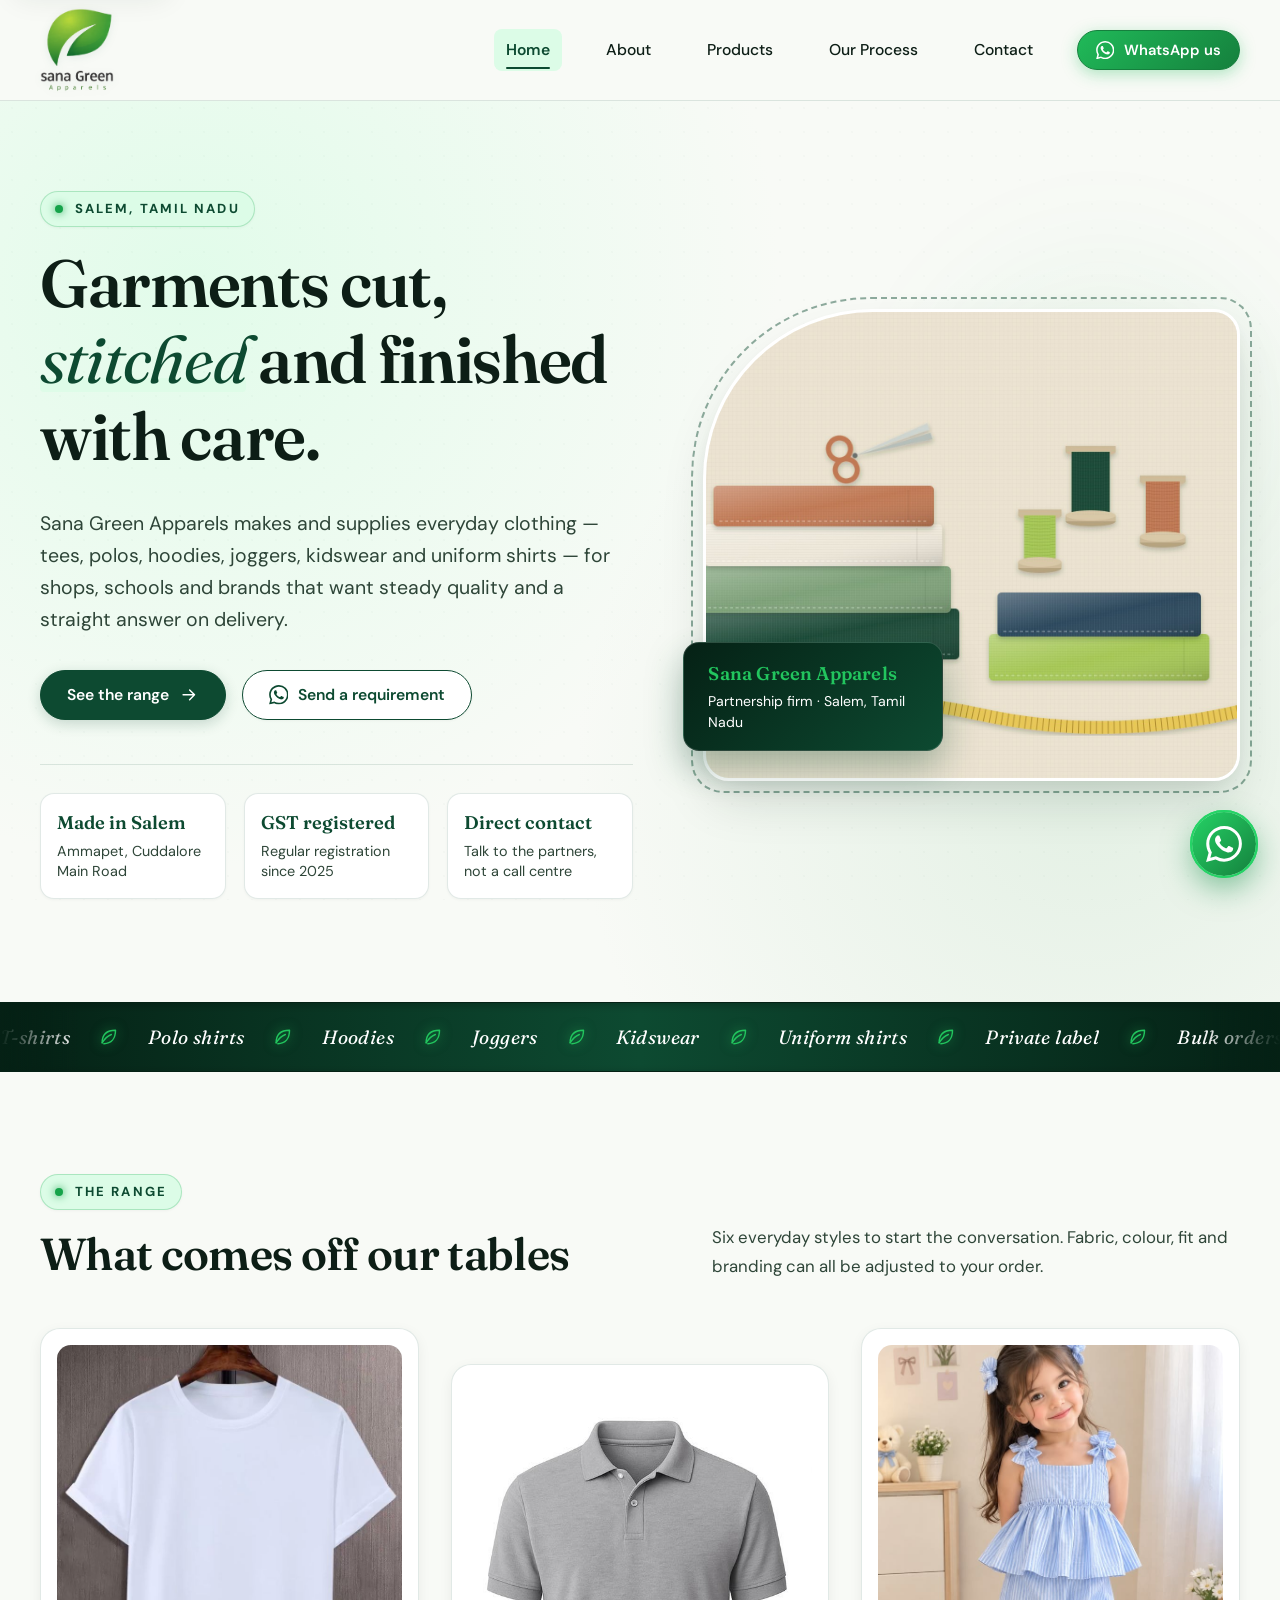
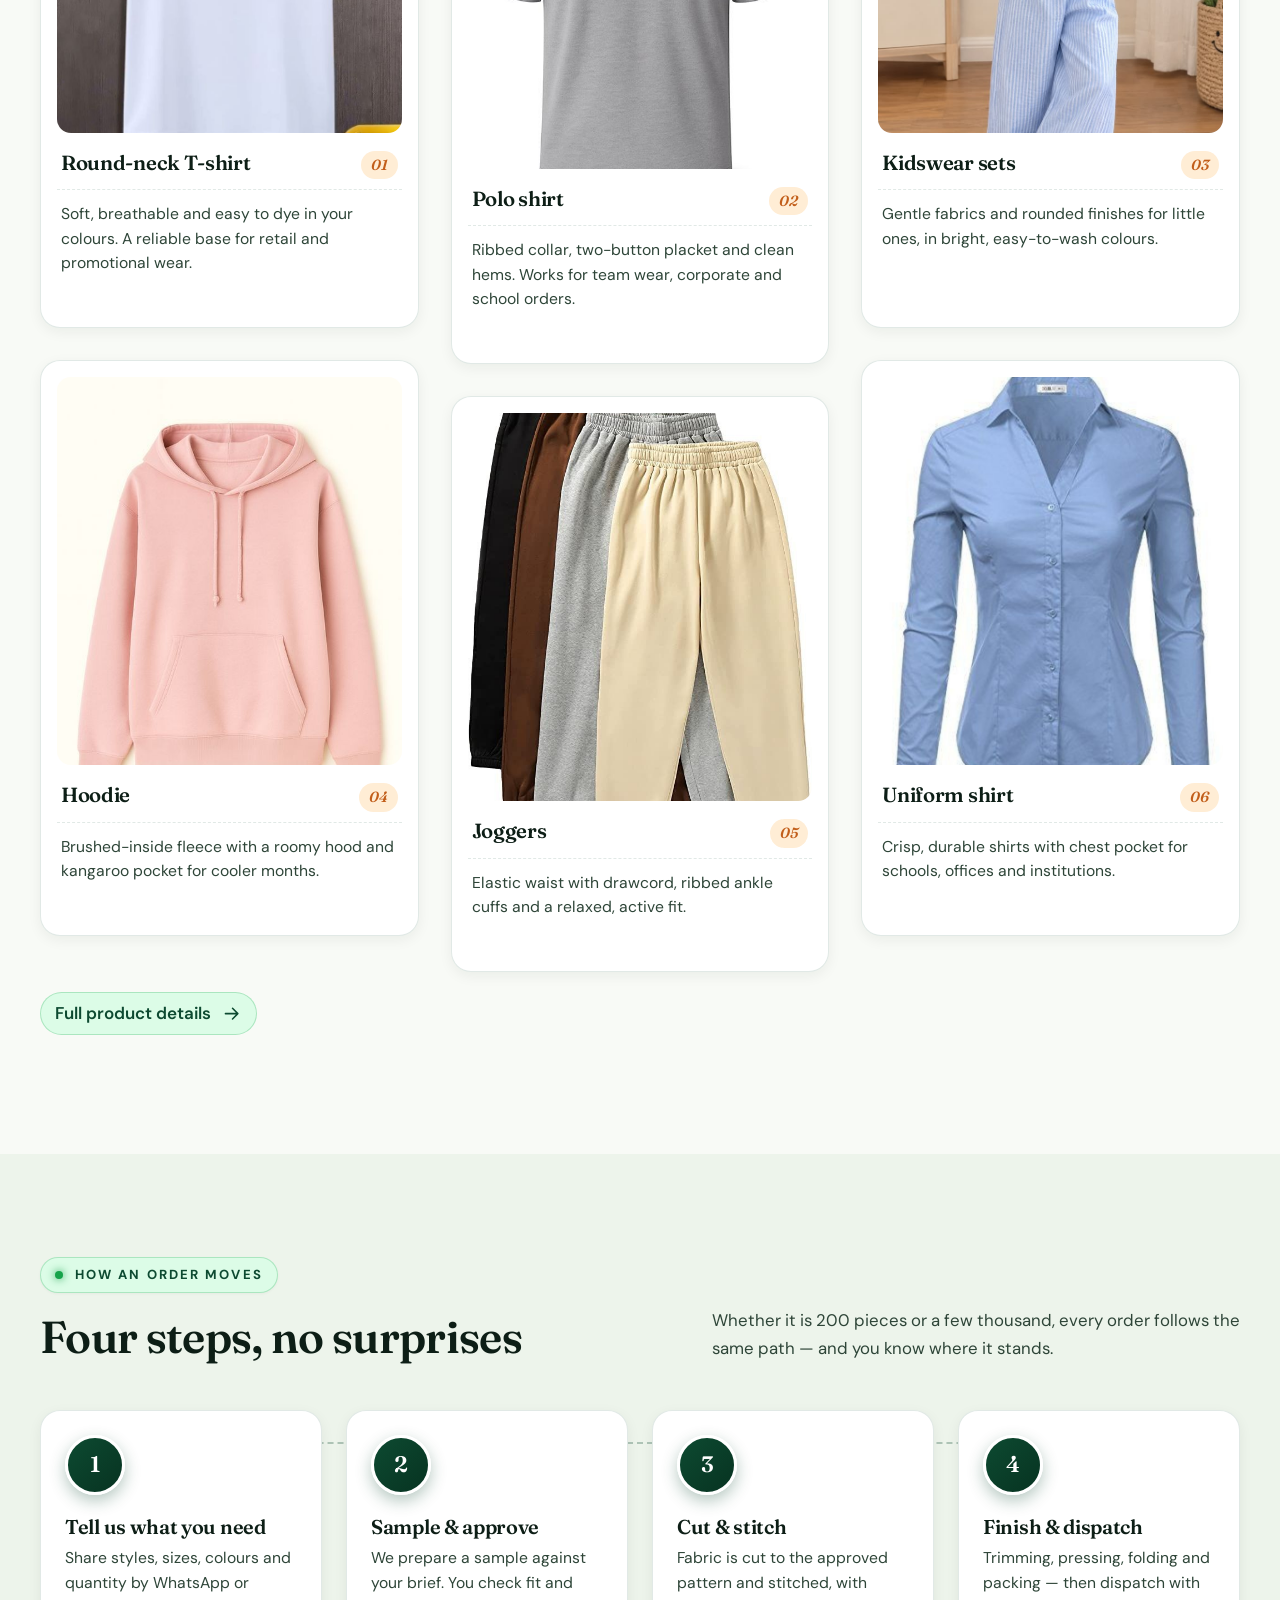
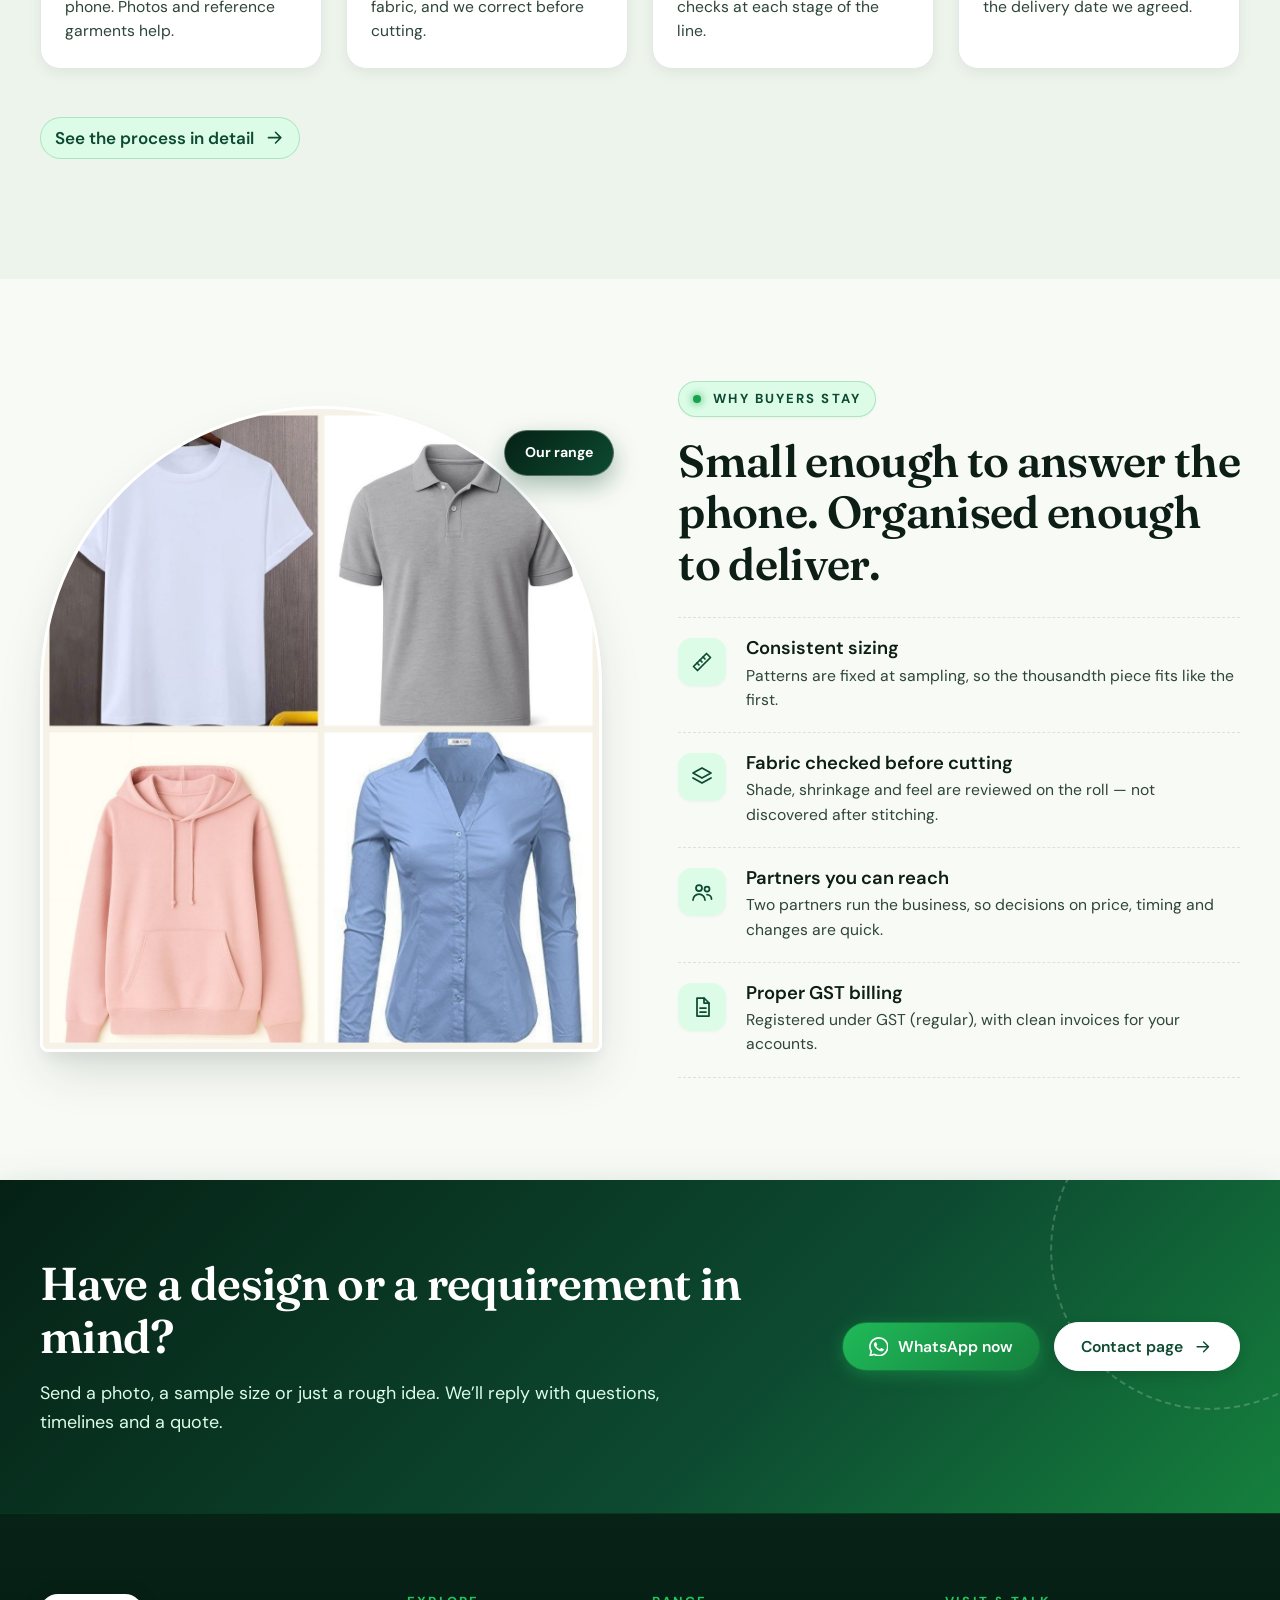
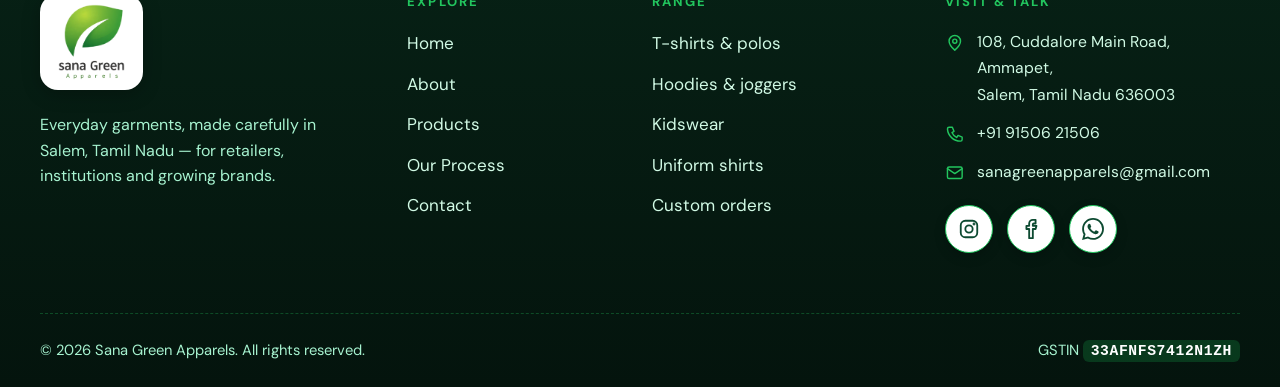
==== index.html @ 6cab8190 "Enhance website with responsive design, animations, and high-contrast color scheme" ====
<!DOCTYPE html>
<html lang="en">
<head>
<meta charset="utf-8">
<meta name="viewport" content="width=device-width, initial-scale=1">
<title>Sana Green Apparels — Garment makers in Salem, Tamil Nadu</title>
<meta name="description" content="Sana Green Apparels, Ammapet, Salem: T-shirts, polos, hoodies, joggers, kidswear and uniform shirts made with care. GST registered.">
<meta name="theme-color" content="#1f4d3a">
<meta property="og:title" content="Sana Green Apparels — Garment makers in Salem, Tamil Nadu">
<meta property="og:description" content="Sana Green Apparels, Ammapet, Salem: T-shirts, polos, hoodies, joggers, kidswear and uniform shirts made with care. GST registered.">
<meta property="og:image" content="assets/logo.png">
<link rel="icon" type="image/png" href="assets/favicon.png">
<link rel="preconnect" href="https://fonts.googleapis.com">
<link rel="preconnect" href="https://fonts.gstatic.com" crossorigin>
<link href="https://fonts.googleapis.com/css2?family=DM+Sans:wght@400;500;600;700&family=Fraunces:ital,opsz,wght@0,9..144,400;0,9..144,500;0,9..144,600;1,9..144,400;1,9..144,500&display=swap" rel="stylesheet">
<link rel="stylesheet" href="assets/style.css">
</head>
<body>
<svg xmlns="http://www.w3.org/2000/svg" style="display:none" aria-hidden="true">
<symbol id="i-phone" viewBox="0 0 24 24"><path d="M5 4h4l2 5-2.5 1.5a11 11 0 0 0 6 6L16 14l5 2v3a2 2 0 0 1-2 2A16 16 0 0 1 3 6a2 2 0 0 1 2-2z"/></symbol>
<symbol id="i-mail" viewBox="0 0 24 24"><rect x="3" y="5" width="18" height="14" rx="2"/><path d="M3 7l9 6 9-6"/></symbol>
<symbol id="i-pin" viewBox="0 0 24 24"><path d="M12 21s-7-6.2-7-11a7 7 0 0 1 14 0c0 4.8-7 11-7 11z"/><circle cx="12" cy="10" r="2.5"/></symbol>
<symbol id="i-instagram" viewBox="0 0 24 24"><rect x="3" y="3" width="18" height="18" rx="5"/><circle cx="12" cy="12" r="4"/><circle cx="17.5" cy="6.5" r=".6"/></symbol>
<symbol id="i-facebook" viewBox="0 0 24 24"><path d="M14 8.5V7a1 1 0 0 1 1-1h2V2h-3a4 4 0 0 0-4 4v2.5H7V12h3v10h4V12h3l1-3.5z"/></symbol>
<symbol id="i-whatsapp" viewBox="0 0 24 24"><path fill="currentColor" stroke="none" d="M17.472 14.382c-.297-.149-1.758-.867-2.03-.967-.273-.099-.471-.148-.67.15-.197.297-.767.966-.94 1.164-.173.199-.347.223-.644.075-.297-.15-1.255-.463-2.39-1.475-.883-.788-1.48-1.761-1.653-2.059-.173-.297-.018-.458.13-.606.134-.133.298-.347.446-.52.149-.174.198-.298.298-.497.099-.198.05-.371-.025-.52-.075-.149-.669-1.612-.916-2.207-.242-.579-.487-.5-.669-.51-.173-.008-.371-.01-.57-.01-.198 0-.52.074-.792.372-.272.297-1.04 1.016-1.04 2.479 0 1.462 1.065 2.875 1.213 3.074.149.198 2.096 3.2 5.077 4.487.709.306 1.262.489 1.694.625.712.227 1.36.195 1.871.118.571-.085 1.758-.719 2.006-1.413.248-.694.248-1.289.173-1.413-.074-.124-.272-.198-.57-.347m-5.421 7.403h-.004a9.87 9.87 0 01-5.031-1.378l-.361-.214-3.741.982.998-3.648-.235-.374a9.86 9.86 0 01-1.51-5.26c.001-5.45 4.436-9.884 9.888-9.884 2.64 0 5.122 1.03 6.988 2.898a9.825 9.825 0 012.893 6.994c-.003 5.45-4.437 9.884-9.885 9.884m8.413-18.297A11.815 11.815 0 0012.05 0C5.495 0 .16 5.335.157 11.892c0 2.096.547 4.142 1.588 5.945L.057 24l6.305-1.654a11.882 11.882 0 005.683 1.448h.005c6.554 0 11.89-5.335 11.893-11.893a11.821 11.821 0 00-3.48-8.413z"/></symbol>
<symbol id="i-scissors" viewBox="0 0 24 24"><circle cx="6" cy="6" r="3"/><circle cx="6" cy="18" r="3"/><path d="M8.2 8.2L21 20M8.2 15.8L21 4"/></symbol>
<symbol id="i-ruler" viewBox="0 0 24 24"><path d="M3.5 16.5l13-13 4 4-13 13z"/><path d="M7 13l2 2M10 10l2 2M13 7l2 2"/></symbol>
<symbol id="i-shield" viewBox="0 0 24 24"><path d="M12 3l8 3v6c0 5-3.5 8-8 9-4.5-1-8-4-8-9V6z"/><path d="M8.5 12l2.5 2.5 4.5-5"/></symbol>
<symbol id="i-truck" viewBox="0 0 24 24"><path d="M2 6h12v11H2zM14 10h4l4 3.5V17h-8"/><circle cx="7" cy="18" r="2"/><circle cx="17.5" cy="18" r="2"/></symbol>
<symbol id="i-leaf" viewBox="0 0 24 24"><path d="M5 19C5 9 11 4 21 4c0 10-5 16-14 16"/><path d="M5 19c3-5 6-8 11-10"/></symbol>
<symbol id="i-layers" viewBox="0 0 24 24"><path d="M12 3l9 5-9 5-9-5z"/><path d="M3 13l9 5 9-5"/></symbol>
<symbol id="i-clock" viewBox="0 0 24 24"><circle cx="12" cy="12" r="9"/><path d="M12 7v5l3 2"/></symbol>
<symbol id="i-arrow" viewBox="0 0 24 24"><path d="M5 12h14M13 6l6 6-6 6"/></symbol>
<symbol id="i-menu" viewBox="0 0 24 24"><path d="M4 7h16M4 12h16M4 17h16"/></symbol>
<symbol id="i-x" viewBox="0 0 24 24"><path d="M6 6l12 12M18 6L6 18"/></symbol>
<symbol id="i-check" viewBox="0 0 24 24"><path d="M5 12.5l4.5 4.5L19 7.5"/></symbol>
<symbol id="i-file" viewBox="0 0 24 24"><path d="M7 3h7l5 5v13H7z"/><path d="M14 3v5h5M10 13h6M10 17h6"/></symbol>
<symbol id="i-users" viewBox="0 0 24 24"><circle cx="9" cy="8" r="3"/><path d="M3 20c0-3.3 2.7-6 6-6s6 2.7 6 6"/><circle cx="17" cy="9" r="2.5"/><path d="M17 14.5c2.5 0 4.5 2 4.5 4.5"/></symbol>
<symbol id="i-box" viewBox="0 0 24 24"><path d="M3 8l9-5 9 5v9l-9 5-9-5z"/><path d="M3 8l9 5 9-5M12 13v9"/></symbol>
<symbol id="i-drop" viewBox="0 0 24 24"><path d="M12 3s6 6.5 6 11a6 6 0 0 1-12 0c0-4.5 6-11 6-11z"/></symbol>
<symbol id="i-chat" viewBox="0 0 24 24"><path d="M4 5h16v11H9l-5 4z"/></symbol>
<symbol id="i-needle" viewBox="0 0 24 24"><path d="M20 4L8 16"/><path d="M8 16c-2 2-4 1-4 4 3 0 2-2 4-4z"/><path d="M17 3.5l3.5 3.5"/></symbol>
</svg>
<a class="skip" href="#main">Skip to content</a>
<header class="site-header">
  <div class="wrap head-row">
    <a class="brand" href="index.html" aria-label="Sana Green Apparels — home"><img src="assets/logo.png" alt="Sana Green Apparels" width="719" height="819"></a>
    <button class="menu-btn" aria-label="Menu" aria-expanded="false" aria-controls="site-nav"><svg class="icon " aria-hidden="true"><use href="#i-menu"/></svg></button>
    <nav class="nav" id="site-nav" aria-label="Main">
      <a class="link" href="index.html" aria-current="page">Home</a><a class="link" href="about.html">About</a><a class="link" href="products.html">Products</a><a class="link" href="process.html">Our Process</a><a class="link" href="contact.html">Contact</a>
      <a class="btn wa sm" href="https://wa.me/919150621506?text=Hello%20Sana%20Green%20Apparels%2C%20I%20would%20like%20to%20know%20more%20about%20your%20garments." target="_blank" rel="noopener"><svg class="icon fill" aria-hidden="true"><use href="#i-whatsapp"/></svg> WhatsApp us</a>
    </nav>
  </div>
</header>
<main id="main">

<section class="hero">
  <div class="wrap hero-grid">
    <div>
      <span class="eyebrow">Salem, Tamil Nadu</span>
      <h1>Garments cut, <em class="accent">stitched</em> and finished with care.</h1>
      <p class="lede">Sana Green Apparels makes and supplies everyday clothing &mdash; tees, polos, hoodies, joggers, kidswear and uniform shirts &mdash; for shops, schools and brands that want steady quality and a straight answer on delivery.</p>
      <div class="hero-cta">
        <a class="btn" href="products.html">See the range <svg class="icon " aria-hidden="true"><use href="#i-arrow"/></svg></a>
        <a class="btn ghost" href="https://wa.me/919150621506?text=Hello%20Sana%20Green%20Apparels%2C%20I%20have%20a%20requirement%20for%20garments." target="_blank" rel="noopener"><svg class="icon fill" aria-hidden="true"><use href="#i-whatsapp"/></svg> Send a requirement</a>
      </div>
      <div class="hero-note">
        <div><b>Made in Salem</b>Ammapet, Cuddalore Main Road</div>
        <div><b>GST registered</b>Regular registration since 2025</div>
        <div><b>Direct contact</b>Talk to the partners, not a call centre</div>
      </div>
    </div>
    <div class="frame">
      <img src="assets/hero.jpg" alt="Folded fabric stacks, thread spools and scissors on a cutting table" width="1600" height="1100">
      <div class="tag"><b>Sana Green Apparels</b>Partnership firm &middot; Salem, Tamil Nadu</div>
    </div>
  </div>
</section>

<div class="ticker" aria-hidden="true">
  <div class="ticker-track">
    <span>T-shirts<svg class="icon " aria-hidden="true"><use href="#i-leaf"/></svg></span><span>Polo shirts<svg class="icon " aria-hidden="true"><use href="#i-leaf"/></svg></span><span>Hoodies<svg class="icon " aria-hidden="true"><use href="#i-leaf"/></svg></span><span>Joggers<svg class="icon " aria-hidden="true"><use href="#i-leaf"/></svg></span><span>Kidswear<svg class="icon " aria-hidden="true"><use href="#i-leaf"/></svg></span><span>Uniform shirts<svg class="icon " aria-hidden="true"><use href="#i-leaf"/></svg></span><span>Private label<svg class="icon " aria-hidden="true"><use href="#i-leaf"/></svg></span><span>Bulk orders<svg class="icon " aria-hidden="true"><use href="#i-leaf"/></svg></span><span>T-shirts<svg class="icon " aria-hidden="true"><use href="#i-leaf"/></svg></span><span>Polo shirts<svg class="icon " aria-hidden="true"><use href="#i-leaf"/></svg></span><span>Hoodies<svg class="icon " aria-hidden="true"><use href="#i-leaf"/></svg></span><span>Joggers<svg class="icon " aria-hidden="true"><use href="#i-leaf"/></svg></span><span>Kidswear<svg class="icon " aria-hidden="true"><use href="#i-leaf"/></svg></span><span>Uniform shirts<svg class="icon " aria-hidden="true"><use href="#i-leaf"/></svg></span><span>Private label<svg class="icon " aria-hidden="true"><use href="#i-leaf"/></svg></span><span>Bulk orders<svg class="icon " aria-hidden="true"><use href="#i-leaf"/></svg></span><span>T-shirts<svg class="icon " aria-hidden="true"><use href="#i-leaf"/></svg></span><span>Polo shirts<svg class="icon " aria-hidden="true"><use href="#i-leaf"/></svg></span><span>Hoodies<svg class="icon " aria-hidden="true"><use href="#i-leaf"/></svg></span><span>Joggers<svg class="icon " aria-hidden="true"><use href="#i-leaf"/></svg></span><span>Kidswear<svg class="icon " aria-hidden="true"><use href="#i-leaf"/></svg></span><span>Uniform shirts<svg class="icon " aria-hidden="true"><use href="#i-leaf"/></svg></span><span>Private label<svg class="icon " aria-hidden="true"><use href="#i-leaf"/></svg></span><span>Bulk orders<svg class="icon " aria-hidden="true"><use href="#i-leaf"/></svg></span><span>T-shirts<svg class="icon " aria-hidden="true"><use href="#i-leaf"/></svg></span><span>Polo shirts<svg class="icon " aria-hidden="true"><use href="#i-leaf"/></svg></span><span>Hoodies<svg class="icon " aria-hidden="true"><use href="#i-leaf"/></svg></span><span>Joggers<svg class="icon " aria-hidden="true"><use href="#i-leaf"/></svg></span><span>Kidswear<svg class="icon " aria-hidden="true"><use href="#i-leaf"/></svg></span><span>Uniform shirts<svg class="icon " aria-hidden="true"><use href="#i-leaf"/></svg></span><span>Private label<svg class="icon " aria-hidden="true"><use href="#i-leaf"/></svg></span><span>Bulk orders<svg class="icon " aria-hidden="true"><use href="#i-leaf"/></svg></span>
  </div>
</div>

<section class="pad">
  <div class="wrap">
    <div class="sec-head reveal">
      <div><span class="eyebrow">The range</span><h2>What comes off our tables</h2></div>
      <p>Six everyday styles to start the conversation. Fabric, colour, fit and branding can all be adjusted to your order.</p>
    </div>
    <div class="range">
      <a class="card reveal" href="products.html">
        <div class="ph"><img src="assets/tshirt.jpg" alt="Sage green round-neck T-shirt laid flat" loading="lazy" width="800" height="1000"></div>
        <div class="meta"><h3>Round-neck T-shirt</h3><span class="no">01</span></div>
        <p>Soft, breathable and easy to dye in your colours. A reliable base for retail and promotional wear.</p>
      </a>
      <a class="card reveal" href="products.html">
        <div class="ph"><img src="assets/polo.jpg" alt="Grey polo shirt" loading="lazy" width="800" height="1000"></div>
        <div class="meta"><h3>Polo shirt</h3><span class="no">02</span></div>
        <p>Ribbed collar, two-button placket and clean hems. Works for team wear, corporate and school orders.</p>
      </a>
      <a class="card reveal" href="products.html">
        <div class="ph"><img src="assets/kidswear.jpg" alt="Girl wearing a blue striped top and trousers set" loading="lazy" width="800" height="1000"></div>
        <div class="meta"><h3>Kidswear sets</h3><span class="no">03</span></div>
        <p>Gentle fabrics and rounded finishes for little ones, in bright, easy-to-wash colours.</p>
      </a>
      <a class="card reveal" href="products.html">
        <div class="ph"><img src="assets/hoodie.jpg" alt="Pink hoodie with drawstrings" loading="lazy" width="800" height="1000"></div>
        <div class="meta"><h3>Hoodie</h3><span class="no">04</span></div>
        <p>Brushed-inside fleece with a roomy hood and kangaroo pocket for cooler months.</p>
      </a>
      <a class="card reveal" href="products.html">
        <div class="ph"><img src="assets/joggers.jpg" alt="Joggers in black, brown, grey and cream" loading="lazy" width="800" height="1000"></div>
        <div class="meta"><h3>Joggers</h3><span class="no">05</span></div>
        <p>Elastic waist with drawcord, ribbed ankle cuffs and a relaxed, active fit.</p>
      </a>
      <a class="card reveal" href="products.html">
        <div class="ph"><img src="assets/uniform-shirt.jpg" alt="Light blue formal shirt" loading="lazy" width="800" height="1000"></div>
        <div class="meta"><h3>Uniform shirt</h3><span class="no">06</span></div>
        <p>Crisp, durable shirts with chest pocket for schools, offices and institutions.</p>
      </a>
    </div>
    <p style="margin-top:56px" class="reveal"><a class="link-arrow" href="products.html">Full product details <svg class="icon " aria-hidden="true"><use href="#i-arrow"/></svg></a></p>
  </div>
</section>

<section class="pad" style="background:var(--paper-2)">
  <div class="wrap">
    <div class="sec-head reveal">
      <div><span class="eyebrow">How an order moves</span><h2>Four steps, no surprises</h2></div>
      <p>Whether it is 200 pieces or a few thousand, every order follows the same path &mdash; and you know where it stands.</p>
    </div>
    <div class="steps">
      <div class="step reveal"><div class="n">1</div><h3>Tell us what you need</h3><p>Share styles, sizes, colours and quantity by WhatsApp or phone. Photos and reference garments help.</p></div>
      <div class="step reveal"><div class="n">2</div><h3>Sample &amp; approve</h3><p>We prepare a sample against your brief. You check fit and fabric, and we correct before cutting.</p></div>
      <div class="step reveal"><div class="n">3</div><h3>Cut &amp; stitch</h3><p>Fabric is cut to the approved pattern and stitched, with checks at each stage of the line.</p></div>
      <div class="step reveal"><div class="n">4</div><h3>Finish &amp; dispatch</h3><p>Trimming, pressing, folding and packing &mdash; then dispatch with the delivery date we agreed.</p></div>
    </div>
    <p style="margin-top:48px" class="reveal"><a class="link-arrow" href="process.html">See the process in detail <svg class="icon " aria-hidden="true"><use href="#i-arrow"/></svg></a></p>
  </div>
</section>

<section class="pad">
  <div class="wrap split">
    <div class="media arch reveal">
      <img src="assets/collection.jpg" alt="Selection of T-shirt, polo, hoodie and shirt styles" loading="lazy" width="1400" height="1000">
      <span class="stamp">Our range</span>
    </div>
    <div class="reveal">
      <span class="eyebrow">Why buyers stay</span>
      <h2>Small enough to answer the phone. Organised enough to deliver.</h2>
      <ul class="points">
        <li><span class="ic"><svg class="icon " aria-hidden="true"><use href="#i-ruler"/></svg></span><div><h3>Consistent sizing</h3><p>Patterns are fixed at sampling, so the thousandth piece fits like the first.</p></div></li>
        <li><span class="ic"><svg class="icon " aria-hidden="true"><use href="#i-layers"/></svg></span><div><h3>Fabric checked before cutting</h3><p>Shade, shrinkage and feel are reviewed on the roll &mdash; not discovered after stitching.</p></div></li>
        <li><span class="ic"><svg class="icon " aria-hidden="true"><use href="#i-users"/></svg></span><div><h3>Partners you can reach</h3><p>Two partners run the business, so decisions on price, timing and changes are quick.</p></div></li>
        <li><span class="ic"><svg class="icon " aria-hidden="true"><use href="#i-file"/></svg></span><div><h3>Proper GST billing</h3><p>Registered under GST (regular), with clean invoices for your accounts.</p></div></li>
      </ul>
    </div>
  </div>
</section>

<section class="band pad" style="padding-block:clamp(48px,6vw,80px)">
  <div class="wrap">
    <div>
      <h2>Have a design or a requirement in mind?</h2>
      <p>Send a photo, a sample size or just a rough idea. We&rsquo;ll reply with questions, timelines and a quote.</p>
    </div>
    <div class="btns">
      <a class="btn wa" href="https://wa.me/919150621506?text=Hello%20Sana%20Green%20Apparels%2C%20I%20have%20a%20requirement%20for%20garments." target="_blank" rel="noopener"><svg class="icon fill" aria-hidden="true"><use href="#i-whatsapp"/></svg> WhatsApp now</a>
      <a class="btn light" href="contact.html">Contact page <svg class="icon " aria-hidden="true"><use href="#i-arrow"/></svg></a>
    </div>
  </div>
</section>

</main>
<footer class="site-footer">
  <div class="wrap foot-grid">
    <div class="foot-brand">
      <a href="index.html" aria-label="Sana Green Apparels — home"><img src="assets/logo.png" alt="Sana Green Apparels" width="719" height="819"></a>
      <p>Everyday garments, made carefully in Salem, Tamil Nadu — for retailers, institutions and growing brands.</p>
    </div>
    <div>
      <h4>Explore</h4>
      <ul><li><a href="index.html">Home</a></li><li><a href="about.html">About</a></li><li><a href="products.html">Products</a></li><li><a href="process.html">Our Process</a></li><li><a href="contact.html">Contact</a></li></ul>
    </div>
    <div>
      <h4>Range</h4>
      <ul>
        <li><a href="products.html">T-shirts &amp; polos</a></li>
        <li><a href="products.html">Hoodies &amp; joggers</a></li>
        <li><a href="products.html">Kidswear</a></li>
        <li><a href="products.html">Uniform shirts</a></li>
        <li><a href="products.html#custom">Custom orders</a></li>
      </ul>
    </div>
    <div>
      <h4>Visit &amp; talk</h4>
      <ul class="foot-contact">
        <li><svg class="icon " aria-hidden="true"><use href="#i-pin"/></svg><span>108, Cuddalore Main Road, Ammapet,<br>Salem, Tamil Nadu 636003</span></li>
        <li><svg class="icon " aria-hidden="true"><use href="#i-phone"/></svg><a href="tel:+919150621506">+91 91506 21506</a></li>
        <li><svg class="icon " aria-hidden="true"><use href="#i-mail"/></svg><a href="mailto:sanagreenapparels@gmail.com">sanagreenapparels@gmail.com</a></li>
      </ul>
      <div class="socials" style="margin-top:20px">
        <a href="https://www.instagram.com/sanagreenapparels?exln=cThrbHlrZ3FtZDhp" target="_blank" rel="noopener" aria-label="Instagram"><svg class="icon " aria-hidden="true"><use href="#i-instagram"/></svg></a>
        <a href="https://www.facebook.com/share/1e7Pn9Arrn/?mibextid=wwXIfr" target="_blank" rel="noopener" aria-label="Facebook"><svg class="icon " aria-hidden="true"><use href="#i-facebook"/></svg></a>
        <a href="https://wa.me/919150621506?text=Hello%20Sana%20Green%20Apparels%2C%20I%20would%20like%20to%20know%20more%20about%20your%20garments." target="_blank" rel="noopener" aria-label="WhatsApp"><svg class="icon fill" aria-hidden="true"><use href="#i-whatsapp"/></svg></a>
      </div>
    </div>
  </div>
  <div class="wrap foot-bar">
    <span>&copy; <span id="year">2026</span> Sana Green Apparels. All rights reserved.</span>
    <span>GSTIN <b>33AFNFS7412N1ZH</b></span>
  </div>
</footer>
<a class="wa-float" href="https://wa.me/919150621506?text=Hello%20Sana%20Green%20Apparels%2C%20I%20would%20like%20to%20know%20more%20about%20your%20garments." target="_blank" rel="noopener" aria-label="Chat with us on WhatsApp">
  <svg class="icon fill" aria-hidden="true"><use href="#i-whatsapp"/></svg><span class="lbl">Chat with us on WhatsApp</span>
</a>
<script src="assets/main.js"></script>
</body>
</html>
---- assets/style.css ----
/* Sana Green Apparels — Enhanced Modern Styles with Rich Palette, Fluid Responsive Design & Silky Animations */

:root {
  /* Rich, vibrant sustainable apparel theme */
  --paper: #f8faf6;          /* Crisp porcelain ivory - bright, fresh, high contrast */
  --paper-card: #ffffff;     /* Pure crisp white for elevated cards */
  --paper-2: #edf4eb;        /* Crisp fresh sage-tinted mist for alternate sections */
  --paper-3: #e2ede0;        /* Subtle divider tone */
  
  --ink: #0d1e16;            /* Deep forest slate - high contrast, razor-sharp text */
  --ink-soft: #2e4538;       /* Rich muted forest charcoal for paragraphs */
  --ink-muted: #526b5c;      /* Subtle caption color */
  
  --forest: #0d4a31;         /* Deep luxury emerald green */
  --forest-hover: #073321;   /* Deeper hover tone */
  --forest-deep: #052115;    /* Midnight forest green */
  --forest-dark: #072216;    /* Footer and rich banner background */
  
  --leaf: #16a34a;           /* Fresh, vibrant eco green accent */
  --leaf-bright: #22c55e;    /* Bright neon emerald highlight */
  --leaf-soft: #dcfce7;      /* Clean pastel mint for badge fills */
  --leaf-glow: rgba(34, 197, 94, 0.4);
  
  --sage: #e1efe2;           /* Soft sage for badges & stat chips */
  --clay: #c25e1a;           /* Rich terracotta copper for accents & card tags */
  --clay-soft: #ffedd5;      /* Warm copper badge tint */
  --gold: #d97706;           /* Stitching / badge gold */
  
  --line: rgba(13, 74, 49, 0.12);
  --line-strong: rgba(13, 74, 49, 0.22);
  --line-dashed: rgba(13, 74, 49, 0.18);
  
  --radius-sm: 8px;
  --radius: 20px;
  --radius-lg: 28px;
  --radius-xl: 36px;
  
  --wrap: 1200px;
  --head: 100px;
  --head-mobile: 76px;
  
  --shadow-xs: 0 1px 3px rgba(13, 30, 22, 0.04);
  --shadow-sm: 0 4px 14px rgba(13, 30, 22, 0.06);
  --shadow-md: 0 12px 30px -4px rgba(13, 40, 28, 0.09), 0 3px 8px -1px rgba(13, 40, 28, 0.04);
  --shadow-lg: 0 24px 50px -8px rgba(13, 40, 28, 0.15), 0 8px 18px -2px rgba(13, 40, 28, 0.06);
  --shadow-glow: 0 0 25px rgba(22, 163, 74, 0.25);
  
  --serif: "Fraunces", "Iowan Old Style", Georgia, serif;
  --sans: "DM Sans", "Segoe UI", system-ui, -apple-system, sans-serif;
  
  --ease-spring: cubic-bezier(0.16, 1, 0.3, 1);
  --ease-smooth: cubic-bezier(0.4, 0, 0.2, 1);
}

*, *::before, *::after {
  box-sizing: border-box;
}

html {
  scroll-behavior: smooth;
  -webkit-text-size-adjust: 100%;
  overflow-x: hidden;
}

body {
  margin: 0;
  font-family: var(--sans);
  font-size: 1.0625rem;
  line-height: 1.68;
  color: var(--ink);
  background: var(--paper);
  -webkit-font-smoothing: antialiased;
  -moz-osx-font-smoothing: grayscale;
  overflow-x: hidden;
  position: relative;
}

/* Subtle textured organic grain overlay */
body::before {
  content: "";
  position: fixed;
  inset: 0;
  pointer-events: none;
  background-image: radial-gradient(rgba(13, 74, 49, 0.03) 1px, transparent 1px);
  background-size: 24px 24px;
  z-index: 1;
  opacity: 0.6;
}

/* Top reading progress bar */
.scroll-progress {
  position: fixed;
  top: 0;
  left: 0;
  height: 3.5px;
  width: 0%;
  background: linear-gradient(90deg, var(--forest), var(--leaf), var(--leaf-bright));
  z-index: 1000;
  transition: width 0.1s linear;
  box-shadow: 0 0 10px rgba(34, 197, 94, 0.5);
}

img {
  max-width: 100%;
  height: auto;
  display: block;
}

a {
  color: inherit;
  transition: color 0.2s ease;
}

h1, h2, h3, h4 {
  font-family: var(--serif);
  font-weight: 500;
  line-height: 1.15;
  margin: 0 0 0.5em;
  letter-spacing: -0.015em;
  color: var(--ink);
}

p {
  margin: 0 0 1em;
}

ul {
  margin: 0;
  padding: 0;
  list-style: none;
}

.wrap {
  width: min(var(--wrap), 100% - 48px);
  margin-inline: auto;
  position: relative;
  z-index: 2;
}

@media (max-width: 620px) {
  .wrap {
    width: min(var(--wrap), 100% - 32px);
  }
}

.icon {
  width: 1.25em;
  height: 1.25em;
  flex: none;
  stroke: currentColor;
  fill: none;
  stroke-width: 1.75;
  stroke-linecap: round;
  stroke-linejoin: round;
  transition: transform 0.2s ease, stroke 0.2s ease;
}

.icon.fill {
  fill: currentColor;
  stroke: none;
}

.sr {
  position: absolute;
  width: 1px;
  height: 1px;
  overflow: hidden;
  clip: rect(0 0 0 0);
  white-space: nowrap;
}

.skip {
  position: absolute;
  left: 12px;
  top: -60px;
  background: var(--forest);
  color: #fff;
  padding: 10px 18px;
  border-radius: 8px;
  z-index: 200;
  font-weight: 600;
  box-shadow: var(--shadow-md);
  transition: top 0.2s ease;
}

.skip:focus {
  top: 12px;
}

:focus-visible {
  outline: 3px solid var(--leaf);
  outline-offset: 3px;
  border-radius: 6px;
}

/* ---------- header ---------- */
.site-header {
  position: sticky;
  top: 0;
  z-index: 100;
  background: rgba(248, 250, 246, 0.92);
  backdrop-filter: blur(12px);
  -webkit-backdrop-filter: blur(12px);
  border-bottom: 1px solid var(--line);
  transition: background 0.3s ease, box-shadow 0.3s ease, border-color 0.3s ease;
}

.site-header.scrolled {
  background: rgba(255, 255, 255, 0.96);
  box-shadow: 0 8px 28px rgba(13, 40, 28, 0.08);
  border-bottom-color: rgba(13, 74, 49, 0.15);
}

.head-row {
  height: var(--head);
  display: flex;
  align-items: center;
  justify-content: space-between;
  gap: 24px;
  transition: height 0.3s ease;
}

.site-header.scrolled .head-row {
  height: calc(var(--head) - 14px);
}

.brand {
  display: block;
  line-height: 0;
  transition: transform 0.25s var(--ease-spring);
}

.brand:hover {
  transform: scale(1.02);
}

.brand img {
  height: 84px;
  width: auto;
  transition: height 0.3s ease;
  filter: drop-shadow(0 2px 4px rgba(13, 74, 49, 0.08));
}

.site-header.scrolled .brand img {
  height: 72px;
}

.nav {
  display: flex;
  align-items: center;
  gap: 32px;
}

.nav a.link {
  text-decoration: none;
  font-weight: 500;
  font-size: 0.98rem;
  padding: 8px 12px;
  border-radius: 8px;
  color: var(--ink);
  position: relative;
  transition: color 0.2s ease, background-color 0.2s ease;
}

.nav a.link::after {
  content: "";
  position: absolute;
  left: 12px;
  right: 12px;
  bottom: 2px;
  height: 2.5px;
  background: var(--leaf);
  border-radius: 99px;
  transform: scaleX(0);
  transform-origin: center;
  transition: transform 0.25s var(--ease-spring);
}

.nav a.link:hover {
  color: var(--forest);
  background-color: rgba(22, 163, 74, 0.06);
}

.nav a.link:hover::after {
  transform: scaleX(1);
}

.nav a.link[aria-current="page"] {
  color: var(--forest);
  font-weight: 600;
  background-color: var(--leaf-soft);
}

.nav a.link[aria-current="page"]::after {
  transform: scaleX(1);
  background: var(--forest);
}

.menu-btn {
  display: none;
  background: #fff;
  border: 1.5px solid var(--forest);
  border-radius: 12px;
  width: 48px;
  height: 48px;
  align-items: center;
  justify-content: center;
  color: var(--forest);
  cursor: pointer;
  box-shadow: var(--shadow-xs);
  transition: all 0.2s ease;
}

.menu-btn:hover, .menu-btn[aria-expanded="true"] {
  background: var(--forest);
  color: #fff;
}

.menu-btn .icon {
  width: 24px;
  height: 24px;
}

/* ---------- buttons ---------- */
.btn {
  display: inline-flex;
  align-items: center;
  justify-content: center;
  gap: 10px;
  padding: 14px 26px;
  border-radius: 999px;
  border: 1.5px solid var(--forest);
  background: var(--forest);
  color: #ffffff !important;
  font: 600 0.98rem/1 var(--sans);
  text-decoration: none;
  cursor: pointer;
  position: relative;
  overflow: hidden;
  box-shadow: 0 4px 14px rgba(13, 74, 49, 0.2);
  transition: transform 0.22s var(--ease-spring), box-shadow 0.22s ease, background 0.2s, color 0.2s, border-color 0.2s;
}

/* Light sheen shimmer on button hover */
.btn::after {
  content: "";
  position: absolute;
  top: -50%;
  left: -60%;
  width: 40%;
  height: 200%;
  background: linear-gradient(90deg, transparent, rgba(255, 255, 255, 0.28), transparent);
  transform: rotate(25deg);
  pointer-events: none;
  transition: none;
}

.btn:hover::after {
  left: 130%;
  transition: left 0.75s ease;
}

.btn:hover {
  transform: translateY(-2.5px);
  background: var(--forest-hover);
  border-color: var(--forest-hover);
  box-shadow: 0 8px 24px rgba(13, 74, 49, 0.28);
}

.btn:active {
  transform: translateY(0);
}

.btn.ghost {
  background: #ffffff;
  color: var(--forest) !important;
  border-color: var(--forest);
  box-shadow: var(--shadow-xs);
}

.btn.ghost:hover {
  background: var(--forest);
  color: #ffffff !important;
  box-shadow: 0 6px 20px rgba(13, 74, 49, 0.2);
}

.btn.wa {
  background: linear-gradient(135deg, #20ba59 0%, #15803d 100%);
  border-color: #15803d;
  box-shadow: 0 4px 16px rgba(32, 186, 89, 0.35);
}

.btn.wa:hover {
  background: linear-gradient(135deg, #189e49 0%, #116831 100%);
  border-color: #116831;
  box-shadow: 0 8px 24px rgba(32, 186, 89, 0.45);
}

.btn.light {
  background: #ffffff;
  color: var(--forest) !important;
  border-color: #ffffff;
  box-shadow: 0 4px 14px rgba(0, 0, 0, 0.12);
}

.btn.light:hover {
  background: var(--leaf-soft);
  color: var(--forest-deep) !important;
  border-color: var(--leaf-soft);
}

.btn.sm {
  padding: 10px 18px;
  font-size: 0.92rem;
}

/* ---------- common blocks ---------- */
section {
  position: relative;
}

.pad {
  padding: clamp(60px, 8vw, 108px) 0;
}

.eyebrow {
  display: inline-flex;
  align-items: center;
  gap: 12px;
  font-size: 0.82rem;
  font-weight: 700;
  letter-spacing: 0.16em;
  text-transform: uppercase;
  color: var(--forest);
  margin-bottom: 18px;
  background: var(--leaf-soft);
  padding: 6px 14px;
  border-radius: 999px;
  border: 1px solid rgba(22, 163, 74, 0.25);
  box-shadow: var(--shadow-xs);
}

.eyebrow::before {
  content: "";
  width: 8px;
  height: 8px;
  border-radius: 50%;
  background: var(--leaf);
  box-shadow: 0 0 8px var(--leaf);
  animation: pulseDot 2s infinite ease-in-out;
}

@keyframes pulseDot {
  0%, 100% { transform: scale(1); opacity: 1; }
  50% { transform: scale(1.3); opacity: 0.6; }
}

h1 {
  font-size: clamp(2.4rem, 5.2vw, 4.4rem);
  font-weight: 600;
  letter-spacing: -0.02em;
  color: var(--ink);
}

h2 {
  font-size: clamp(1.9rem, 3.5vw, 2.85rem);
  font-weight: 600;
  letter-spacing: -0.015em;
  color: var(--ink);
}

h3 {
  font-size: 1.35rem;
  font-weight: 600;
  color: var(--ink);
}

em.accent {
  font-style: italic;
  color: var(--forest);
  font-weight: 400;
  position: relative;
  display: inline-block;
}

em.accent::after {
  content: "";
  position: absolute;
  left: 0;
  right: 0;
  bottom: 0.08em;
  height: 0.22em;
  background: var(--leaf-soft);
  border-radius: 4px;
  z-index: -1;
  opacity: 0.85;
}

.lede {
  font-size: clamp(1.05rem, 1.8vw, 1.22rem);
  color: var(--ink-soft);
  max-width: 58ch;
  line-height: 1.65;
}

.sec-head {
  display: flex;
  justify-content: space-between;
  align-items: flex-end;
  gap: 32px;
  margin-bottom: 48px;
  flex-wrap: wrap;
}

.sec-head h2 {
  margin: 0;
  max-width: 18ch;
}

.sec-head p {
  max-width: 44ch;
  margin: 0;
  color: var(--ink-soft);
  font-size: 1.05rem;
}

.link-arrow {
  display: inline-flex;
  align-items: center;
  gap: 10px;
  font-weight: 600;
  color: var(--forest);
  text-decoration: none;
  padding: 6px 14px;
  border-radius: 999px;
  background: var(--leaf-soft);
  border: 1px solid rgba(22, 163, 74, 0.25);
  transition: all 0.25s var(--ease-spring);
}

.link-arrow:hover {
  background: var(--forest);
  color: #fff;
  border-color: var(--forest);
  transform: translateX(4px);
}

.link-arrow:hover .icon {
  transform: translateX(4px);
  stroke: #fff;
}

.link-arrow .icon {
  transition: transform 0.2s ease;
}

/* ---------- Silk-Smooth Scroll Reveal Animation System ---------- */
.reveal {
  opacity: 1; /* Fallback safe */
  transform: none;
  transition: opacity 0.75s var(--ease-spring), transform 0.75s var(--ease-spring);
}

/* Enabled by JS with js-ready class on body */
.js-ready .reveal {
  opacity: 0;
  transform: translateY(28px);
}

.js-ready .reveal.in {
  opacity: 1;
  transform: translateY(0);
}

/* Stagger animations for collections of elements */
.range .card:nth-child(1), .catalog .item:nth-child(1), .steps .step:nth-child(1) { transition-delay: 0.05s; }
.range .card:nth-child(2), .catalog .item:nth-child(2), .steps .step:nth-child(2) { transition-delay: 0.12s; }
.range .card:nth-child(3), .catalog .item:nth-child(3), .steps .step:nth-child(3) { transition-delay: 0.19s; }
.range .card:nth-child(4), .catalog .item:nth-child(4), .steps .step:nth-child(4) { transition-delay: 0.26s; }
.range .card:nth-child(5), .catalog .item:nth-child(5) { transition-delay: 0.33s; }
.range .card:nth-child(6), .catalog .item:nth-child(6) { transition-delay: 0.40s; }

/* ---------- home hero ---------- */
.hero {
  padding: clamp(48px, 7vw, 92px) 0 clamp(64px, 8vw, 108px);
  background: radial-gradient(circle at 15% 20%, rgba(220, 252, 231, 0.8) 0%, transparent 45%),
              radial-gradient(circle at 85% 75%, rgba(225, 239, 226, 0.9) 0%, transparent 40%);
  position: relative;
  overflow: hidden;
}

.hero::after {
  content: "";
  position: absolute;
  right: -5%;
  top: 10%;
  width: 480px;
  height: 480px;
  background: radial-gradient(circle, rgba(22, 163, 74, 0.08) 0%, transparent 70%);
  border-radius: 50%;
  pointer-events: none;
  filter: blur(40px);
}

.hero-grid {
  display: grid;
  grid-template-columns: 1.05fr 0.95fr;
  gap: clamp(36px, 5.5vw, 80px);
  align-items: center;
}

.hero h1 {
  margin-bottom: 0.5em;
  animation: heroTextIn 0.85s var(--ease-spring) both;
}

.hero .lede {
  margin-bottom: 34px;
  animation: heroTextIn 0.85s 0.12s var(--ease-spring) both;
}

.hero-cta {
  display: flex;
  flex-wrap: wrap;
  gap: 16px;
  animation: heroTextIn 0.85s 0.22s var(--ease-spring) both;
}

@keyframes heroTextIn {
  from { opacity: 0; transform: translateY(24px); }
  to { opacity: 1; transform: translateY(0); }
}

.hero-note {
  display: grid;
  grid-template-columns: repeat(3, 1fr);
  gap: 18px;
  margin-top: 44px;
  padding-top: 28px;
  border-top: 1px solid var(--line);
  animation: heroTextIn 0.85s 0.32s var(--ease-spring) both;
}

.hero-note > div {
  font-size: 0.9rem;
  color: var(--ink-soft);
  line-height: 1.45;
  background: #ffffff;
  padding: 16px;
  border-radius: 14px;
  border: 1px solid var(--line);
  box-shadow: var(--shadow-xs);
  transition: transform 0.25s var(--ease-spring), box-shadow 0.25s ease, border-color 0.25s ease;
}

.hero-note > div:hover {
  transform: translateY(-3px);
  box-shadow: var(--shadow-sm);
  border-color: rgba(22, 163, 74, 0.3);
}

.hero-note b {
  display: flex;
  align-items: center;
  gap: 6px;
  font-family: var(--serif);
  font-size: 1.15rem;
  font-weight: 600;
  color: var(--forest);
  margin-bottom: 4px;
}

.frame {
  position: relative;
  animation: floatHero 6s ease-in-out infinite alternate;
}

@keyframes floatHero {
  0% { transform: translateY(0); }
  100% { transform: translateY(-8px); }
}

.frame::before {
  content: "";
  position: absolute;
  inset: -12px;
  border: 2px dashed var(--forest);
  border-radius: 180px 32px 32px 32px;
  opacity: 0.45;
  pointer-events: none;
  transition: transform 0.4s ease, opacity 0.4s ease;
}

.frame:hover::before {
  transform: scale(1.02);
  opacity: 0.75;
}

.frame img {
  position: relative;
  width: 100%;
  aspect-ratio: 5 / 4.4;
  object-fit: cover;
  border-radius: 170px 26px 26px 26px;
  background: #fff;
  box-shadow: var(--shadow-lg);
  border: 3px solid #fff;
  transition: transform 0.4s var(--ease-spring);
}

.frame:hover img {
  transform: scale(1.01);
}

.frame .tag {
  position: absolute;
  left: -20px;
  bottom: 30px;
  z-index: 2;
  background: linear-gradient(135deg, var(--forest-deep) 0%, var(--forest) 100%);
  color: #fff;
  padding: 18px 24px;
  border-radius: 16px;
  max-width: 260px;
  box-shadow: 0 16px 36px rgba(13, 74, 49, 0.35);
  font-size: 0.88rem;
  line-height: 1.45;
  border: 1px solid rgba(255, 255, 255, 0.15);
  animation: tagFloat 4s ease-in-out infinite alternate;
}

@keyframes tagFloat {
  0% { transform: translateY(0); }
  100% { transform: translateY(-5px); }
}

.tag b {
  display: block;
  font-family: var(--serif);
  font-weight: 600;
  font-size: 1.15rem;
  letter-spacing: 0.01em;
  margin-bottom: 4px;
  color: var(--leaf-bright);
}

/* ---------- ticker ---------- */
.ticker {
  background: linear-gradient(90deg, var(--forest-deep) 0%, var(--forest) 50%, var(--forest-deep) 100%);
  color: #ffffff;
  overflow: hidden;
  border-block: 1px solid var(--forest-deep);
  position: relative;
  box-shadow: inset 0 2px 8px rgba(0, 0, 0, 0.25);
}

/* Gradient fade masks on ticker sides */
.ticker::before, .ticker::after {
  content: "";
  position: absolute;
  top: 0;
  bottom: 0;
  width: 80px;
  z-index: 2;
  pointer-events: none;
}

.ticker::before {
  left: 0;
  background: linear-gradient(90deg, var(--forest-deep), transparent);
}

.ticker::after {
  right: 0;
  background: linear-gradient(-90deg, var(--forest-deep), transparent);
}

.ticker-track {
  display: flex;
  gap: 0;
  width: max-content;
  animation: slide 42s linear infinite;
}

.ticker:hover .ticker-track {
  animation-play-state: paused;
}

.ticker span {
  display: inline-flex;
  align-items: center;
  gap: 28px;
  padding: 18px 30px 18px 0;
  font-family: var(--serif);
  font-size: 1.2rem;
  font-style: italic;
  white-space: nowrap;
  letter-spacing: 0.02em;
}

.ticker .icon {
  width: 20px;
  height: 20px;
  color: var(--leaf-bright);
  filter: drop-shadow(0 0 6px rgba(34, 197, 94, 0.6));
}

@keyframes slide {
  to { transform: translateX(-50%); }
}

/* ---------- product cards (range) ---------- */
.range {
  display: grid;
  grid-template-columns: repeat(3, 1fr);
  gap: 32px;
  align-items: stretch;
}

.range .card:nth-child(3n+2) {
  margin-top: 36px;
}

.card {
  display: flex;
  flex-direction: column;
  text-decoration: none;
  background: var(--paper-card);
  padding: 16px;
  border-radius: var(--radius);
  border: 1px solid var(--line);
  box-shadow: var(--shadow-sm);
  transition: transform 0.35s var(--ease-spring), box-shadow 0.35s ease, border-color 0.3s ease;
  height: 100%;
}

.card:hover {
  transform: translateY(-8px);
  box-shadow: var(--shadow-lg);
  border-color: rgba(22, 163, 74, 0.35);
}

.card .ph {
  border-radius: calc(var(--radius) - 6px);
  overflow: hidden;
  background: #ffffff;
  position: relative;
  aspect-ratio: 4 / 4.5;
}

.card .ph img {
  width: 100%;
  height: 100%;
  object-fit: cover;
  transition: transform 0.6s var(--ease-spring), filter 0.3s ease;
}

.card:hover .ph img {
  transform: scale(1.06);
}

.card .meta {
  display: flex;
  justify-content: space-between;
  align-items: baseline;
  gap: 12px;
  padding: 18px 4px 10px;
  border-bottom: 1px dashed var(--line);
}

.card h3 {
  margin: 0;
  font-size: 1.28rem;
  color: var(--ink);
  transition: color 0.2s ease;
}

.card:hover h3 {
  color: var(--forest);
}

.card .no {
  font-family: var(--serif);
  font-style: italic;
  font-weight: 600;
  color: var(--clay);
  background: var(--clay-soft);
  padding: 2px 10px;
  border-radius: 999px;
  font-size: 0.92rem;
  transition: all 0.2s ease;
}

.card:hover .no {
  background: var(--leaf-soft);
  color: var(--forest);
}

.card p {
  margin: 12px 4px 0;
  color: var(--ink-soft);
  font-size: 0.98rem;
  line-height: 1.55;
  flex-grow: 1;
}

/* ---------- process steps ---------- */
.steps {
  display: grid;
  grid-template-columns: repeat(4, 1fr);
  gap: 24px;
  counter-reset: s;
  position: relative;
}

.steps::before {
  content: "";
  position: absolute;
  left: 28px;
  right: 28px;
  top: 32px;
  border-top: 2px dashed var(--forest);
  opacity: 0.28;
  z-index: 0;
}

.step {
  position: relative;
  background: var(--paper-card);
  padding: 24px;
  border-radius: var(--radius);
  border: 1px solid var(--line);
  box-shadow: var(--shadow-sm);
  transition: transform 0.3s var(--ease-spring), box-shadow 0.3s ease, border-color 0.3s ease;
}

.step:hover {
  transform: translateY(-6px);
  box-shadow: var(--shadow-md);
  border-color: rgba(22, 163, 74, 0.4);
}

.step .n {
  width: 60px;
  height: 60px;
  border-radius: 50%;
  background: linear-gradient(135deg, var(--forest) 0%, var(--forest-hover) 100%);
  border: 3px solid #fff;
  display: grid;
  place-items: center;
  font-family: var(--serif);
  font-size: 1.4rem;
  font-weight: 600;
  color: #ffffff;
  position: relative;
  z-index: 1;
  margin-bottom: 20px;
  box-shadow: 0 6px 16px rgba(13, 74, 49, 0.3);
  transition: transform 0.3s var(--ease-spring), box-shadow 0.3s ease;
}

.step:hover .n {
  transform: scale(1.1) rotate(5deg);
  box-shadow: 0 8px 24px rgba(34, 197, 94, 0.4);
}

.step h3 {
  font-size: 1.25rem;
  margin-bottom: 8px;
  color: var(--ink);
}

.step p {
  color: var(--ink-soft);
  font-size: 0.98rem;
  margin: 0;
  line-height: 1.55;
}

/* ---------- split ---------- */
.split {
  display: grid;
  grid-template-columns: 1fr 1fr;
  gap: clamp(36px, 6vw, 88px);
  align-items: center;
}

.split.flip .media {
  order: 2;
}

.media {
  position: relative;
}

.media img {
  border-radius: var(--radius-lg);
  width: 100%;
  aspect-ratio: 4 / 3.4;
  object-fit: cover;
  box-shadow: var(--shadow-lg);
  border: 3px solid #ffffff;
  transition: transform 0.4s var(--ease-spring);
}

.media:hover img {
  transform: scale(1.02);
}

.media.arch img {
  border-radius: 999px 999px var(--radius-lg) var(--radius-lg);
  aspect-ratio: 4 / 4.6;
}

.media .stamp {
  position: absolute;
  right: -12px;
  top: 24px;
  background: linear-gradient(135deg, var(--forest-deep) 0%, var(--forest) 100%);
  color: #ffffff;
  padding: 10px 20px;
  border-radius: 999px;
  font-weight: 700;
  font-size: 0.88rem;
  border: 1.5px solid rgba(255, 255, 255, 0.3);
  box-shadow: 0 10px 24px rgba(13, 74, 49, 0.35);
  animation: tagFloat 3.5s ease-in-out infinite alternate;
}

.points {
  margin-top: 28px;
  display: grid;
  gap: 0;
}

.points li {
  display: flex;
  gap: 20px;
  padding: 20px 0;
  border-top: 1px dashed var(--line);
  transition: transform 0.2s ease;
}

.points li:hover {
  transform: translateX(6px);
}

.points li:last-child {
  border-bottom: 1px dashed var(--line);
}

.points .ic {
  width: 48px;
  height: 48px;
  border-radius: 14px;
  background: var(--leaf-soft);
  color: var(--forest);
  display: grid;
  place-items: center;
  flex: none;
  box-shadow: var(--shadow-xs);
  transition: all 0.25s ease;
}

.points li:hover .ic {
  background: var(--forest);
  color: #fff;
  transform: scale(1.08);
}

.points .ic .icon {
  width: 24px;
  height: 24px;
}

.points h3 {
  font-size: 1.15rem;
  margin-bottom: 4px;
  font-family: var(--sans);
  font-weight: 600;
  letter-spacing: 0;
}

.points p {
  margin: 0;
  color: var(--ink-soft);
  font-size: 0.98rem;
  line-height: 1.55;
}

/* ---------- rich cta band ---------- */
.band {
  background: linear-gradient(135deg, #052115 0%, #0d4a31 60%, #15803d 100%);
  color: #ffffff;
  overflow: hidden;
  position: relative;
  box-shadow: 0 16px 40px rgba(13, 74, 49, 0.25);
}

.band .wrap {
  display: grid;
  grid-template-columns: 1.3fr auto;
  gap: 40px;
  align-items: center;
}

.band h2 {
  color: #ffffff;
  margin-bottom: 0.35em;
  font-size: clamp(2rem, 3.6vw, 2.9rem);
}

.band p {
  color: #dcfce7;
  margin: 0;
  max-width: 54ch;
  font-size: 1.12rem;
  line-height: 1.6;
}

.band .btns {
  display: flex;
  gap: 14px;
  flex-wrap: wrap;
}

.band::after {
  content: "";
  position: absolute;
  right: -90px;
  top: -90px;
  width: 320px;
  height: 320px;
  border: 2px dashed rgba(255, 255, 255, 0.2);
  border-radius: 50%;
  pointer-events: none;
  animation: rotateSlow 30s linear infinite;
}

@keyframes rotateSlow {
  to { transform: rotate(360deg); }
}

/* ---------- page hero (inner pages) ---------- */
.page-hero {
  padding: clamp(52px, 7vw, 100px) 0 clamp(40px, 5vw, 68px);
  border-bottom: 1px solid var(--line);
  background: radial-gradient(circle at 92% 20%, rgba(220, 252, 231, 0.9) 0, transparent 40%),
              radial-gradient(circle at 10% 80%, rgba(225, 239, 226, 0.7) 0, transparent 35%),
              var(--paper);
}

.page-hero .crumbs {
  font-size: 0.9rem;
  color: var(--ink-soft);
  margin-bottom: 18px;
  display: flex;
  gap: 8px;
  align-items: center;
  font-weight: 500;
}

.page-hero .crumbs a {
  text-decoration: none;
  color: var(--forest);
  border-bottom: 1.5px dashed var(--leaf);
  transition: color 0.2s ease, border-color 0.2s ease;
}

.page-hero .crumbs a:hover {
  color: var(--forest-hover);
  border-bottom-style: solid;
}

.page-hero h1 {
  max-width: 17ch;
  font-size: clamp(2.4rem, 4.8vw, 4.1rem);
}

.page-hero .lede {
  margin: 0;
  font-size: 1.18rem;
}

/* ---------- about page ---------- */
.story {
  display: grid;
  grid-template-columns: 0.9fr 1.1fr;
  gap: clamp(36px, 6vw, 88px);
}

.story h2 {
  position: sticky;
  top: calc(var(--head) + 24px);
  align-self: start;
}

.story p {
  color: var(--ink-soft);
  font-size: 1.05rem;
}

.story p.big {
  font-family: var(--serif);
  font-size: 1.55rem;
  line-height: 1.45;
  color: var(--ink);
  padding-left: 20px;
  border-left: 4px solid var(--leaf);
}

.partners {
  display: grid;
  grid-template-columns: repeat(2, 1fr);
  gap: 24px;
  margin-top: 36px;
}

.partner {
  display: flex;
  gap: 18px;
  align-items: center;
  padding: 22px;
  border: 1.5px solid var(--line);
  border-radius: var(--radius);
  background: #ffffff;
  box-shadow: var(--shadow-sm);
  transition: transform 0.25s var(--ease-spring), box-shadow 0.25s ease, border-color 0.25s ease;
}

.partner:hover {
  transform: translateY(-4px);
  box-shadow: var(--shadow-md);
  border-color: rgba(22, 163, 74, 0.4);
}

.partner .mono {
  width: 64px;
  height: 64px;
  border-radius: 50%;
  background: linear-gradient(135deg, var(--forest) 0%, var(--leaf) 100%);
  color: #ffffff;
  display: grid;
  place-items: center;
  font-family: var(--serif);
  font-size: 1.5rem;
  font-weight: 600;
  flex: none;
  box-shadow: 0 6px 14px rgba(13, 74, 49, 0.25);
}

.partner b {
  display: block;
  font-family: var(--serif);
  font-weight: 600;
  font-size: 1.18rem;
  line-height: 1.25;
  color: var(--ink);
}

.partner span {
  font-size: 0.92rem;
  color: var(--ink-soft);
  font-weight: 500;
}

.facts {
  background: linear-gradient(135deg, #e7f2e5 0%, #d8ead5 100%);
  border-radius: var(--radius-lg);
  padding: clamp(32px, 4.5vw, 56px);
  display: grid;
  grid-template-columns: 1fr 1.3fr;
  gap: clamp(28px, 4.5vw, 68px);
  border: 1px solid rgba(13, 74, 49, 0.15);
  box-shadow: var(--shadow-sm);
}

.facts dl {
  margin: 0;
  display: grid;
  grid-template-columns: 1fr 1fr;
  gap: 0 32px;
}

.facts dt {
  font-size: 0.8rem;
  letter-spacing: 0.14em;
  text-transform: uppercase;
  color: var(--forest);
  font-weight: 700;
  padding-top: 18px;
  border-top: 1.5px dashed rgba(13, 74, 49, 0.3);
}

.facts dd {
  margin: 6px 0 18px;
  font-weight: 600;
  font-size: 1.05rem;
  color: var(--ink);
}

.facts dd.mono {
  font-family: ui-monospace, "SFMono-Regular", Menlo, monospace;
  font-size: 0.98rem;
  letter-spacing: 0.03em;
  background: rgba(255, 255, 255, 0.7);
  padding: 4px 8px;
  border-radius: 6px;
  display: inline-block;
}

.values {
  display: grid;
  grid-template-columns: repeat(3, 1fr);
  gap: 0;
  border-top: 1.5px solid var(--forest);
  background: #ffffff;
  border-radius: var(--radius);
  box-shadow: var(--shadow-sm);
  overflow: hidden;
}

.value {
  padding: 34px 30px;
  border-right: 1px dashed var(--line);
  transition: background-color 0.25s ease;
}

.value:hover {
  background: var(--paper-2);
}

.value:last-child {
  border-right: 0;
}

.value .num {
  font-family: var(--serif);
  font-style: italic;
  color: var(--clay);
  font-size: 1.25rem;
  font-weight: 600;
  display: block;
  margin-bottom: 16px;
}

.value h3 {
  font-size: 1.2rem;
  margin-bottom: 8px;
}

.value p {
  color: var(--ink-soft);
  margin: 0;
  font-size: 0.98rem;
}

/* ---------- products page ---------- */
.filters {
  display: flex;
  flex-wrap: wrap;
  gap: 12px;
  margin-bottom: 40px;
  overflow-x: auto;
  padding-bottom: 6px;
  -webkit-overflow-scrolling: touch;
}

.chip {
  font: 600 0.95rem var(--sans);
  padding: 11px 22px;
  border-radius: 999px;
  border: 1.5px solid var(--line-strong);
  background: #ffffff;
  cursor: pointer;
  color: var(--ink);
  box-shadow: var(--shadow-xs);
  white-space: nowrap;
  transition: all 0.25s var(--ease-spring);
}

.chip:hover {
  border-color: var(--forest);
  color: var(--forest);
  transform: translateY(-2px);
  box-shadow: var(--shadow-sm);
}

.chip[aria-pressed="true"] {
  background: var(--forest);
  color: #ffffff;
  border-color: var(--forest);
  box-shadow: 0 4px 16px rgba(13, 74, 49, 0.3);
}

.catalog {
  display: grid;
  grid-template-columns: repeat(3, 1fr);
  gap: 36px 30px;
}

.item {
  display: flex;
  flex-direction: column;
  background: var(--paper-card);
  padding: 20px;
  border-radius: var(--radius);
  border: 1px solid var(--line);
  box-shadow: var(--shadow-sm);
  transition: transform 0.35s var(--ease-spring), box-shadow 0.35s ease, border-color 0.3s ease;
}

.item:hover {
  transform: translateY(-8px);
  box-shadow: var(--shadow-lg);
  border-color: rgba(22, 163, 74, 0.4);
}

.item[hidden] {
  display: none;
}

.item .ph {
  border-radius: calc(var(--radius) - 6px);
  overflow: hidden;
  background: #ffffff;
  aspect-ratio: 4 / 4.6;
}

.item .ph img {
  width: 100%;
  height: 100%;
  object-fit: cover;
  transition: transform 0.6s var(--ease-spring);
}

.item:hover .ph img {
  transform: scale(1.06);
}

.item .cat {
  font-size: 0.8rem;
  letter-spacing: 0.14em;
  text-transform: uppercase;
  color: var(--clay);
  font-weight: 700;
  margin: 18px 0 6px;
  display: inline-block;
}

.item h3 {
  margin-bottom: 8px;
  font-size: 1.3rem;
}

.item p {
  color: var(--ink-soft);
  font-size: 0.98rem;
  line-height: 1.55;
}

.item ul {
  margin: 0 0 20px;
  font-size: 0.92rem;
  color: var(--ink-soft);
  flex-grow: 1;
}

.item li {
  display: flex;
  gap: 10px;
  align-items: center;
  padding: 5px 0;
}

.item li .icon {
  width: 18px;
  height: 18px;
  color: var(--leaf);
  stroke-width: 2.6;
  flex: none;
}

.item .btn {
  margin-top: auto;
  align-self: flex-start;
  width: 100%;
}

.custom {
  display: grid;
  grid-template-columns: 1fr 1fr;
  gap: 0;
  border-radius: var(--radius-lg);
  overflow: hidden;
  background: linear-gradient(135deg, var(--forest-deep) 0%, var(--forest) 100%);
  color: #ffffff;
  box-shadow: var(--shadow-lg);
}

.custom .txt {
  padding: clamp(36px, 5.5vw, 70px);
}

.custom h2 {
  color: #ffffff;
}

.custom p {
  color: #dcfce7;
  font-size: 1.05rem;
}

.custom ul {
  margin: 24px 0 32px;
}

.custom li {
  display: flex;
  gap: 14px;
  padding: 12px 0;
  border-top: 1px dashed rgba(255, 255, 255, 0.25);
  color: #ecfdf5;
  font-size: 1.02rem;
}

.custom li .icon {
  color: var(--leaf-bright);
  margin-top: 3px;
  width: 20px;
  height: 20px;
}

.custom img {
  width: 100%;
  height: 100%;
  object-fit: cover;
  min-height: 340px;
  transition: transform 0.6s ease;
}

.custom:hover img {
  transform: scale(1.03);
}

/* ---------- process page ---------- */
.timeline {
  position: relative;
  display: grid;
  gap: 0;
}

.timeline::before {
  content: "";
  position: absolute;
  left: 30px;
  top: 12px;
  bottom: 12px;
  border-left: 2px dashed var(--forest);
  opacity: 0.35;
}

.t-row {
  display: grid;
  grid-template-columns: 60px 1fr 1fr;
  gap: 32px;
  padding: 0 0 60px;
  position: relative;
}

.t-row:last-child {
  padding-bottom: 0;
}

.t-row .n {
  width: 60px;
  height: 60px;
  border-radius: 50%;
  background: #ffffff;
  border: 3px solid var(--forest);
  display: grid;
  place-items: center;
  font-family: var(--serif);
  font-size: 1.35rem;
  font-weight: 600;
  color: var(--forest);
  z-index: 1;
  box-shadow: 0 4px 14px rgba(13, 74, 49, 0.2);
  transition: transform 0.3s var(--ease-spring), background 0.2s, color 0.2s;
}

.t-row:hover .n {
  transform: scale(1.12);
  background: var(--forest);
  color: #fff;
}

.t-row h3 {
  font-size: 1.55rem;
  margin: 6px 0 0;
}

.t-row p {
  color: var(--ink-soft);
  margin: 8px 0 0;
  font-size: 1.02rem;
}

.t-row ul {
  background: #ffffff;
  padding: 20px;
  border-radius: var(--radius);
  border: 1px solid var(--line);
  box-shadow: var(--shadow-sm);
}

.t-row ul li {
  display: flex;
  gap: 12px;
  padding: 8px 0;
  align-items: flex-start;
  font-size: 0.98rem;
  color: var(--ink-soft);
}

.t-row ul .icon {
  color: var(--leaf);
  width: 20px;
  height: 20px;
  margin-top: 3px;
  stroke-width: 2.6;
}

.checks {
  display: grid;
  grid-template-columns: repeat(2, 1fr);
  gap: 24px;
}

.check {
  display: flex;
  gap: 20px;
  padding: 28px;
  background: #ffffff;
  border: 1.5px solid var(--line);
  border-radius: var(--radius);
  box-shadow: var(--shadow-sm);
  transition: transform 0.3s var(--ease-spring), box-shadow 0.3s ease, border-color 0.3s ease;
}

.check:hover {
  transform: translateY(-5px);
  box-shadow: var(--shadow-md);
  border-color: rgba(22, 163, 74, 0.4);
}

.check .ic {
  width: 52px;
  height: 52px;
  border-radius: 50%;
  background: linear-gradient(135deg, var(--forest) 0%, var(--leaf) 100%);
  color: #ffffff;
  display: grid;
  place-items: center;
  flex: none;
  box-shadow: 0 4px 12px rgba(13, 74, 49, 0.25);
}

.check .ic .icon {
  width: 24px;
  height: 24px;
}

.check h3 {
  font-size: 1.15rem;
  font-family: var(--sans);
  font-weight: 600;
  margin-bottom: 6px;
  letter-spacing: 0;
}

.check p {
  margin: 0;
  color: var(--ink-soft);
  font-size: 0.98rem;
  line-height: 1.55;
}

.banner {
  border-radius: var(--radius-lg);
  overflow: hidden;
  position: relative;
  box-shadow: var(--shadow-lg);
}

.banner img {
  width: 100%;
  height: clamp(240px, 30vw, 380px);
  object-fit: cover;
  transition: transform 0.6s ease;
}

.banner:hover img {
  transform: scale(1.02);
}

.faq {
  max-width: 840px;
}

.faq details {
  border-top: 1px dashed var(--line);
  padding: 6px 0;
  transition: background-color 0.2s ease;
}

.faq details:last-child {
  border-bottom: 1px dashed var(--line);
}

.faq summary {
  cursor: pointer;
  list-style: none;
  padding: 22px 42px 22px 0;
  font-family: var(--serif);
  font-size: 1.3rem;
  position: relative;
  font-weight: 500;
  color: var(--ink);
  transition: color 0.2s ease;
}

.faq summary:hover {
  color: var(--forest);
}

.faq summary::-webkit-details-marker {
  display: none;
}

.faq summary::after {
  content: "+";
  position: absolute;
  right: 4px;
  top: 16px;
  font-family: var(--sans);
  font-size: 1.9rem;
  font-weight: 300;
  color: var(--forest);
  transition: transform 0.3s var(--ease-spring), color 0.2s ease;
}

.faq details[open] summary::after {
  transform: rotate(45deg);
  color: var(--clay);
}

.faq details p {
  color: var(--ink-soft);
  margin: 0 0 24px;
  max-width: 66ch;
  line-height: 1.65;
  font-size: 1.02rem;
  animation: faqFadeIn 0.3s ease;
}

@keyframes faqFadeIn {
  from { opacity: 0; transform: translateY(-6px); }
  to { opacity: 1; transform: translateY(0); }
}

/* ---------- contact ---------- */
.contact-grid {
  display: grid;
  grid-template-columns: 0.9fr 1.1fr;
  gap: clamp(36px, 5.5vw, 76px);
  align-items: start;
}

.reach {
  display: grid;
  gap: 0;
}

.reach a, .reach .row {
  display: flex;
  gap: 20px;
  align-items: flex-start;
  padding: 24px 0;
  border-top: 1px dashed var(--line);
  text-decoration: none;
  transition: transform 0.2s ease;
}

.reach a:hover {
  transform: translateX(6px);
}

.reach > :last-child {
  border-bottom: 1px dashed var(--line);
}

.reach .ic {
  width: 52px;
  height: 52px;
  border-radius: 50%;
  background: var(--leaf-soft);
  color: var(--forest);
  display: grid;
  place-items: center;
  flex: none;
  box-shadow: var(--shadow-xs);
  transition: all 0.25s ease;
}

.reach a:hover .ic {
  background: var(--forest);
  color: #fff;
  transform: scale(1.1);
}

.reach small {
  display: block;
  font-size: 0.8rem;
  letter-spacing: 0.14em;
  text-transform: uppercase;
  color: var(--ink-soft);
  font-weight: 700;
  margin-bottom: 4px;
}

.reach b {
  font-family: var(--serif);
  font-weight: 600;
  font-size: 1.25rem;
  line-height: 1.4;
  color: var(--ink);
  overflow-wrap: anywhere;
}

.socials {
  display: flex;
  gap: 14px;
  margin-top: 32px;
}

.socials a {
  width: 48px;
  height: 48px;
  border-radius: 50%;
  border: 1.5px solid var(--forest);
  background: #ffffff;
  display: grid;
  place-items: center;
  color: var(--forest);
  box-shadow: var(--shadow-xs);
  transition: all 0.25s var(--ease-spring);
}

.socials a:hover {
  background: var(--forest);
  color: #fff;
  transform: translateY(-4px);
  box-shadow: 0 6px 16px rgba(13, 74, 49, 0.25);
}

.form-card {
  background: #ffffff;
  border-radius: var(--radius-lg);
  padding: clamp(28px, 4.5vw, 50px);
  box-shadow: var(--shadow-lg);
  border: 1px solid var(--line);
  position: relative;
}

.form-card::before {
  content: "";
  position: absolute;
  inset: 12px;
  border: 1.5px dashed rgba(13, 74, 49, 0.25);
  border-radius: calc(var(--radius-lg) - 8px);
  pointer-events: none;
}

.form-card h2 {
  font-size: 2rem;
}

.form-card > p {
  color: var(--ink-soft);
  font-size: 1.02rem;
}

.field {
  margin-bottom: 20px;
  position: relative;
}

.field label {
  display: block;
  font-size: 0.88rem;
  font-weight: 700;
  margin-bottom: 8px;
  color: var(--ink);
}

.field input, .field select, .field textarea {
  width: 100%;
  font: inherit;
  padding: 14px 18px;
  border-radius: 12px;
  border: 1.5px solid var(--line-strong);
  background: var(--paper);
  color: var(--ink);
  transition: border-color 0.2s, box-shadow 0.2s, background 0.2s;
}

.field input:focus, .field select:focus, .field textarea:focus {
  outline: none;
  border-color: var(--forest);
  background: #ffffff;
  box-shadow: 0 0 0 4px rgba(22, 163, 74, 0.25);
}

.field textarea {
  min-height: 125px;
  resize: vertical;
}

.two {
  display: grid;
  grid-template-columns: 1fr 1fr;
  gap: 18px;
}

.form-actions {
  display: flex;
  gap: 14px;
  flex-wrap: wrap;
  align-items: center;
  margin-top: 12px;
}

.fine {
  font-size: 0.88rem;
  color: var(--ink-soft);
  margin: 18px 0 0;
}

.map {
  border-radius: var(--radius-lg);
  overflow: hidden;
  border: 1px solid var(--line);
  height: 420px;
  background: var(--paper-2);
  box-shadow: var(--shadow-md);
}

.map iframe {
  width: 100%;
  height: 100%;
  border: 0;
  display: block;
  filter: saturate(0.9);
}

/* ---------- footer ---------- */
.site-footer {
  background: linear-gradient(180deg, #072216 0%, #04140d 100%);
  color: #ecfdf5;
  border-top: 1px solid rgba(22, 163, 74, 0.25);
  padding: 80px 0 0;
  margin-top: 0;
  position: relative;
  z-index: 2;
}

.foot-grid {
  display: grid;
  grid-template-columns: 1.3fr 0.8fr 1fr 1.2fr;
  gap: 48px;
  padding-bottom: 60px;
}

/* Fix: Logo container in footer ensures "sana Green Apparels" dark text is 100% visible */
.foot-brand a {
  display: inline-flex;
  align-items: center;
  justify-content: center;
  background: #ffffff;
  padding: 10px 18px;
  border-radius: 18px;
  box-shadow: 0 4px 18px rgba(0, 0, 0, 0.25);
  margin-bottom: 22px;
  transition: transform 0.25s var(--ease-spring), box-shadow 0.25s ease;
}

.foot-brand a:hover {
  transform: translateY(-2px);
  box-shadow: 0 8px 24px rgba(0, 0, 0, 0.35);
}

.foot-brand img {
  height: 76px;
  width: auto;
  margin-bottom: 0;
  display: block;
}

.foot-brand p {
  color: #a7f3d0;
  max-width: 34ch;
  font-size: 1rem;
  line-height: 1.6;
}

.site-footer h4 {
  font-family: var(--sans);
  font-size: 0.82rem;
  letter-spacing: 0.16em;
  text-transform: uppercase;
  color: var(--leaf-bright);
  margin-bottom: 20px;
  font-weight: 700;
}

.site-footer li {
  margin-bottom: 12px;
}

.site-footer a {
  text-decoration: none;
  color: #d1fae5;
  transition: all 0.2s ease;
}

.site-footer li a:hover {
  color: #ffffff;
  padding-left: 4px;
}

.foot-contact li {
  display: flex;
  gap: 12px;
  align-items: flex-start;
  font-size: 0.98rem;
  color: #d1fae5;
}

.foot-contact .icon {
  margin-top: 4px;
  color: var(--leaf-bright);
  flex: none;
}

/* Fix: Social icon circles & SVGs clearly visible in footer */
.site-footer .socials {
  display: flex;
  gap: 14px;
  margin-top: 24px;
}

.site-footer .socials a,
.socials a {
  width: 48px;
  height: 48px;
  border-radius: 50%;
  border: 1.5px solid var(--leaf-bright);
  background: #ffffff !important;
  color: var(--forest) !important;
  display: grid;
  place-items: center;
  box-shadow: 0 4px 12px rgba(0, 0, 0, 0.18);
  transition: all 0.25s var(--ease-spring);
}

.site-footer .socials a .icon,
.socials a .icon {
  width: 22px;
  height: 22px;
  color: var(--forest) !important;
  stroke: var(--forest) !important;
  stroke-width: 2;
  transition: transform 0.2s ease, stroke 0.2s ease, color 0.2s ease;
}

.site-footer .socials a .icon.fill,
.socials a .icon.fill {
  fill: var(--forest) !important;
  stroke: none !important;
}

.site-footer .socials a:hover,
.socials a:hover {
  background: var(--leaf-bright) !important;
  border-color: var(--leaf-bright);
  color: #ffffff !important;
  transform: translateY(-4px);
  box-shadow: 0 8px 20px rgba(34, 197, 94, 0.45);
}

.site-footer .socials a:hover .icon,
.socials a:hover .icon {
  color: #ffffff !important;
  stroke: #ffffff !important;
}

.site-footer .socials a:hover .icon.fill,
.socials a:hover .icon.fill {
  fill: #ffffff !important;
}

.foot-bar {
  border-top: 1px dashed rgba(34, 197, 94, 0.3);
  padding: 24px 0;
  display: flex;
  justify-content: space-between;
  gap: 16px;
  flex-wrap: wrap;
  font-size: 0.92rem;
  color: #a7f3d0;
}

.foot-bar b {
  font-family: ui-monospace, Menlo, monospace;
  font-weight: 600;
  letter-spacing: 0.04em;
  color: #ffffff;
  background: rgba(22, 163, 74, 0.25);
  padding: 3px 8px;
  border-radius: 6px;
}

/* ---------- whatsapp floating action button ---------- */
.wa-float {
  position: fixed;
  right: 24px;
  bottom: 24px;
  z-index: 150;
  width: 64px;
  height: 64px;
  border-radius: 50%;
  background: linear-gradient(135deg, #25d366 0%, #15803d 100%);
  color: #fff;
  display: grid;
  place-items: center;
  text-decoration: none;
  box-shadow: 0 12px 30px rgba(18, 140, 70, 0.5);
  transition: transform 0.25s var(--ease-spring), box-shadow 0.25s ease;
}

.wa-float .icon {
  width: 36px;
  height: 36px;
  transition: transform 0.25s var(--ease-spring);
}

.wa-float:hover {
  transform: scale(1.1) translateY(-3px);
  box-shadow: 0 16px 36px rgba(18, 140, 70, 0.65);
}

.wa-float:hover .icon {
  transform: rotate(10deg);
}

/* Animated dual pulsing rings */
.wa-float::before, .wa-float::after {
  content: "";
  position: absolute;
  inset: -2px;
  border-radius: 50%;
  border: 2px solid #25d366;
  pointer-events: none;
}

.wa-float::before {
  animation: ringPulse 2.4s cubic-bezier(0, 0.2, 0.8, 1) infinite;
}

.wa-float::after {
  animation: ringPulse 2.4s cubic-bezier(0, 0.2, 0.8, 1) infinite 1.2s;
}

@keyframes ringPulse {
  0% { transform: scale(1); opacity: 0.9; }
  100% { transform: scale(1.75); opacity: 0; }
}

.wa-float .lbl {
  position: absolute;
  right: 76px;
  background: var(--ink);
  color: #fff;
  font-size: 0.88rem;
  font-weight: 600;
  white-space: nowrap;
  padding: 10px 16px;
  border-radius: 12px;
  opacity: 0;
  transform: translateX(10px);
  pointer-events: none;
  box-shadow: var(--shadow-md);
  border: 1px solid rgba(255, 255, 255, 0.15);
  transition: all 0.25s var(--ease-spring);
}

.wa-float:hover .lbl {
  opacity: 1;
  transform: translateX(0);
}

/* ---------- Responsive Breakpoints & Fluid Adaptations ---------- */
@media (max-width: 1080px) {
  .hero-grid, .split, .story, .contact-grid, .facts, .custom {
    grid-template-columns: 1fr;
    gap: 44px;
  }
  .split.flip .media {
    order: 0;
  }
  .story h2 {
    position: static;
  }
  .steps {
    grid-template-columns: 1fr 1fr;
    row-gap: 36px;
  }
  .steps::before {
    display: none;
  }
  .range, .catalog {
    grid-template-columns: 1fr 1fr;
    gap: 24px;
  }
  .range .card:nth-child(3n+2) {
    margin-top: 0;
  }
  .range .card:nth-child(even) {
    margin-top: 24px;
  }
  .foot-grid {
    grid-template-columns: 1fr 1fr;
    gap: 40px;
  }
  .band .wrap {
    grid-template-columns: 1fr;
  }
  .frame .tag {
    left: 12px;
  }
  .t-row {
    grid-template-columns: 60px 1fr;
  }
  .t-row > :nth-child(3) {
    grid-column: 2;
  }
}

@media (max-width: 860px) {
  :root {
    --head: var(--head-mobile);
  }
  .brand img {
    height: 64px;
  }
  .menu-btn {
    display: inline-flex;
  }
  .nav {
    position: fixed;
    top: var(--head);
    left: 0;
    right: 0;
    background: rgba(255, 255, 255, 0.98);
    backdrop-filter: blur(16px);
    -webkit-backdrop-filter: blur(16px);
    flex-direction: column;
    align-items: stretch;
    gap: 0;
    padding: 16px 24px 32px;
    border-bottom: 1.5px solid var(--line);
    box-shadow: 0 24px 50px rgba(7, 34, 22, 0.18);
    transform: translateY(-16px);
    opacity: 0;
    visibility: hidden;
    transition: transform 0.3s var(--ease-spring), opacity 0.25s ease, visibility 0.25s;
    max-height: calc(100vh - var(--head));
    overflow-y: auto;
    z-index: 99;
  }
  .nav.open {
    transform: translateY(0);
    opacity: 1;
    visibility: visible;
  }
  .nav a.link {
    padding: 15px 12px;
    border-bottom: 1px dashed var(--line);
    font-size: 1.15rem;
    border-radius: 8px;
  }
  .nav a.link::after {
    display: none;
  }
  .nav a.link:hover {
    background: var(--leaf-soft);
  }
  .nav .btn {
    margin-top: 20px;
    justify-content: center;
    width: 100%;
    padding: 14px 20px;
  }
  .values {
    grid-template-columns: 1fr;
  }
  .value, .value + .value {
    padding: 26px 20px;
    border-right: 0;
    border-bottom: 1px dashed var(--line);
  }
  .checks, .partners {
    grid-template-columns: 1fr;
  }
}

@media (max-width: 640px) {
  body {
    font-size: 1rem;
    line-height: 1.6;
  }
  .range, .catalog, .steps, .two {
    grid-template-columns: 1fr;
  }
  .range .card:nth-child(even) {
    margin-top: 0;
  }
  .foot-grid {
    grid-template-columns: 1fr;
    gap: 36px;
  }
  .facts dl {
    grid-template-columns: 1fr;
  }
  .hero-note {
    grid-template-columns: 1fr;
    gap: 12px;
  }
  .hero-cta {
    flex-direction: column;
    align-items: stretch;
  }
  .hero-cta .btn {
    width: 100%;
  }
  .wa-float {
    right: 18px;
    bottom: 20px;
    width: 58px;
    height: 58px;
  }
  .wa-float .icon {
    width: 32px;
    height: 32px;
  }
  .frame::before {
    transform: translate(6px, 6px);
    inset: -6px;
    border-radius: 120px 20px 20px 20px;
  }
  .frame img {
    border-radius: 120px 20px 20px 20px;
  }
  .frame .tag {
    position: static;
    margin-top: 18px;
    max-width: 100%;
    border-radius: 14px;
    animation: none;
  }
  .t-row {
    grid-template-columns: 1fr;
    gap: 16px;
  }
  .t-row > :nth-child(3) {
    grid-column: 1;
  }
  .timeline::before {
    display: none;
  }
  .reach b {
    font-size: 1.08rem;
  }
  .foot-bar {
    flex-direction: column;
    text-align: center;
  }
}

@media (prefers-reduced-motion: reduce) {
  *, *::before, *::after {
    animation: none !important;
    transition: none !important;
    scroll-behavior: auto !important;
  }
  .reveal {
    opacity: 1 !important;
    transform: none !important;
  }
}

/* photo tuning */
.card .ph img, .item .ph img {
  object-position: center 30%;
  background: #ffffff;
}

.card .ph, .item .ph {
  background: #ffffff;
}

.card:nth-child(3) .ph img, .item:nth-child(5) .ph img {
  object-position: center 18%;
}

.card:nth-child(5) .ph img, .item:nth-child(4) .ph img {
  object-position: center 45%;
}

.frame img {
  object-position: center;
}
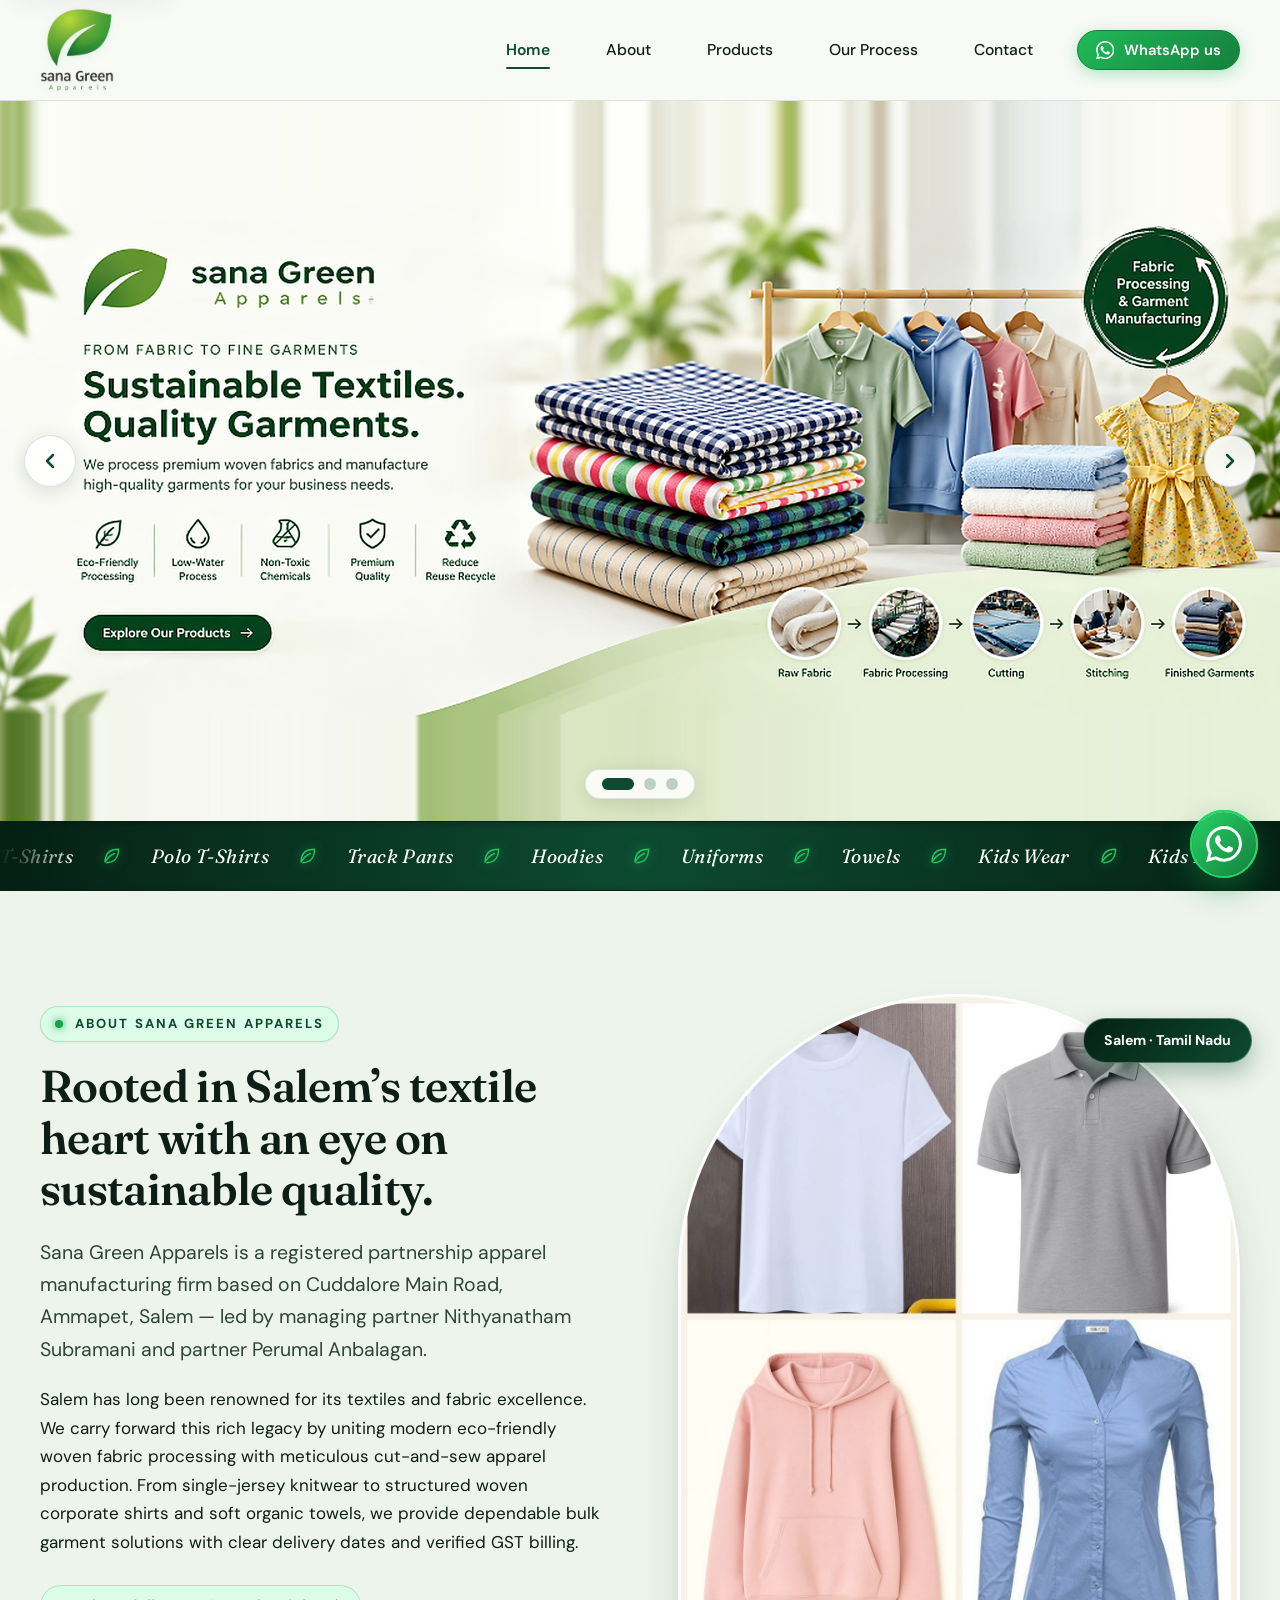
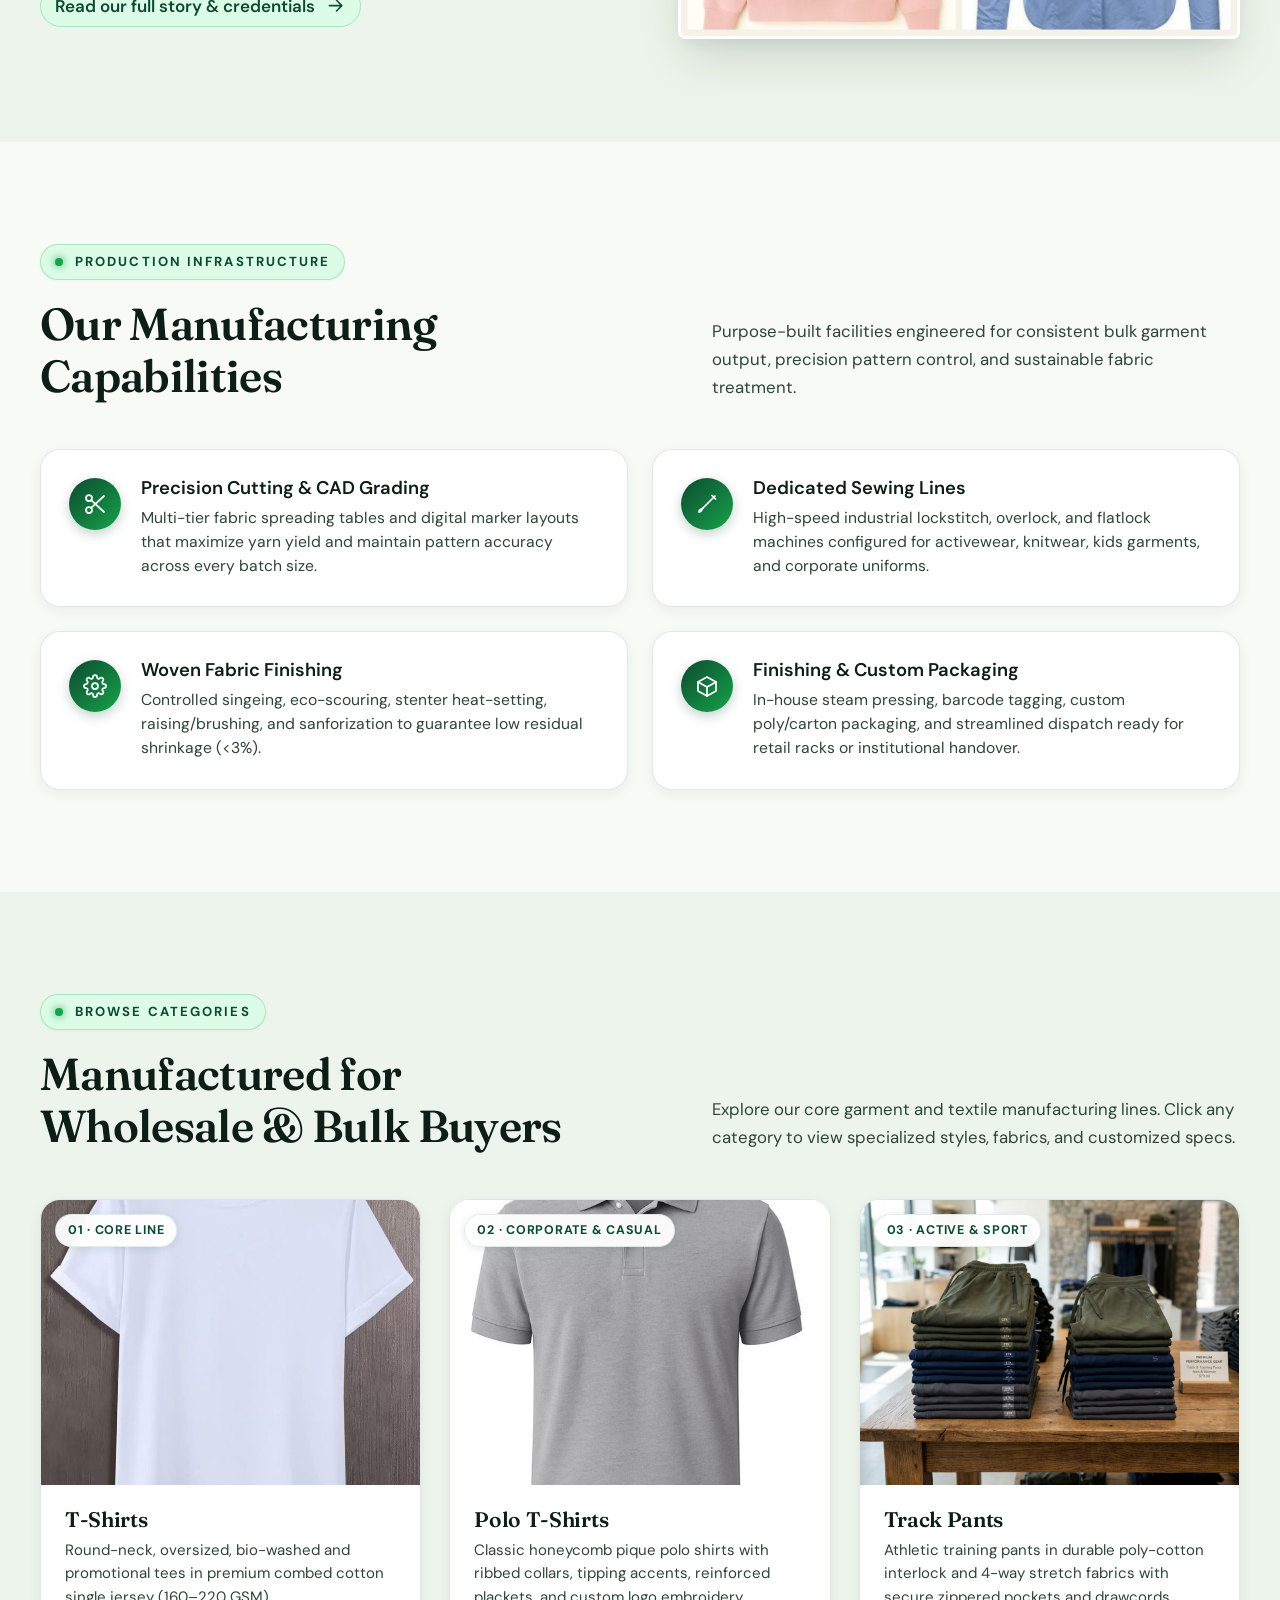
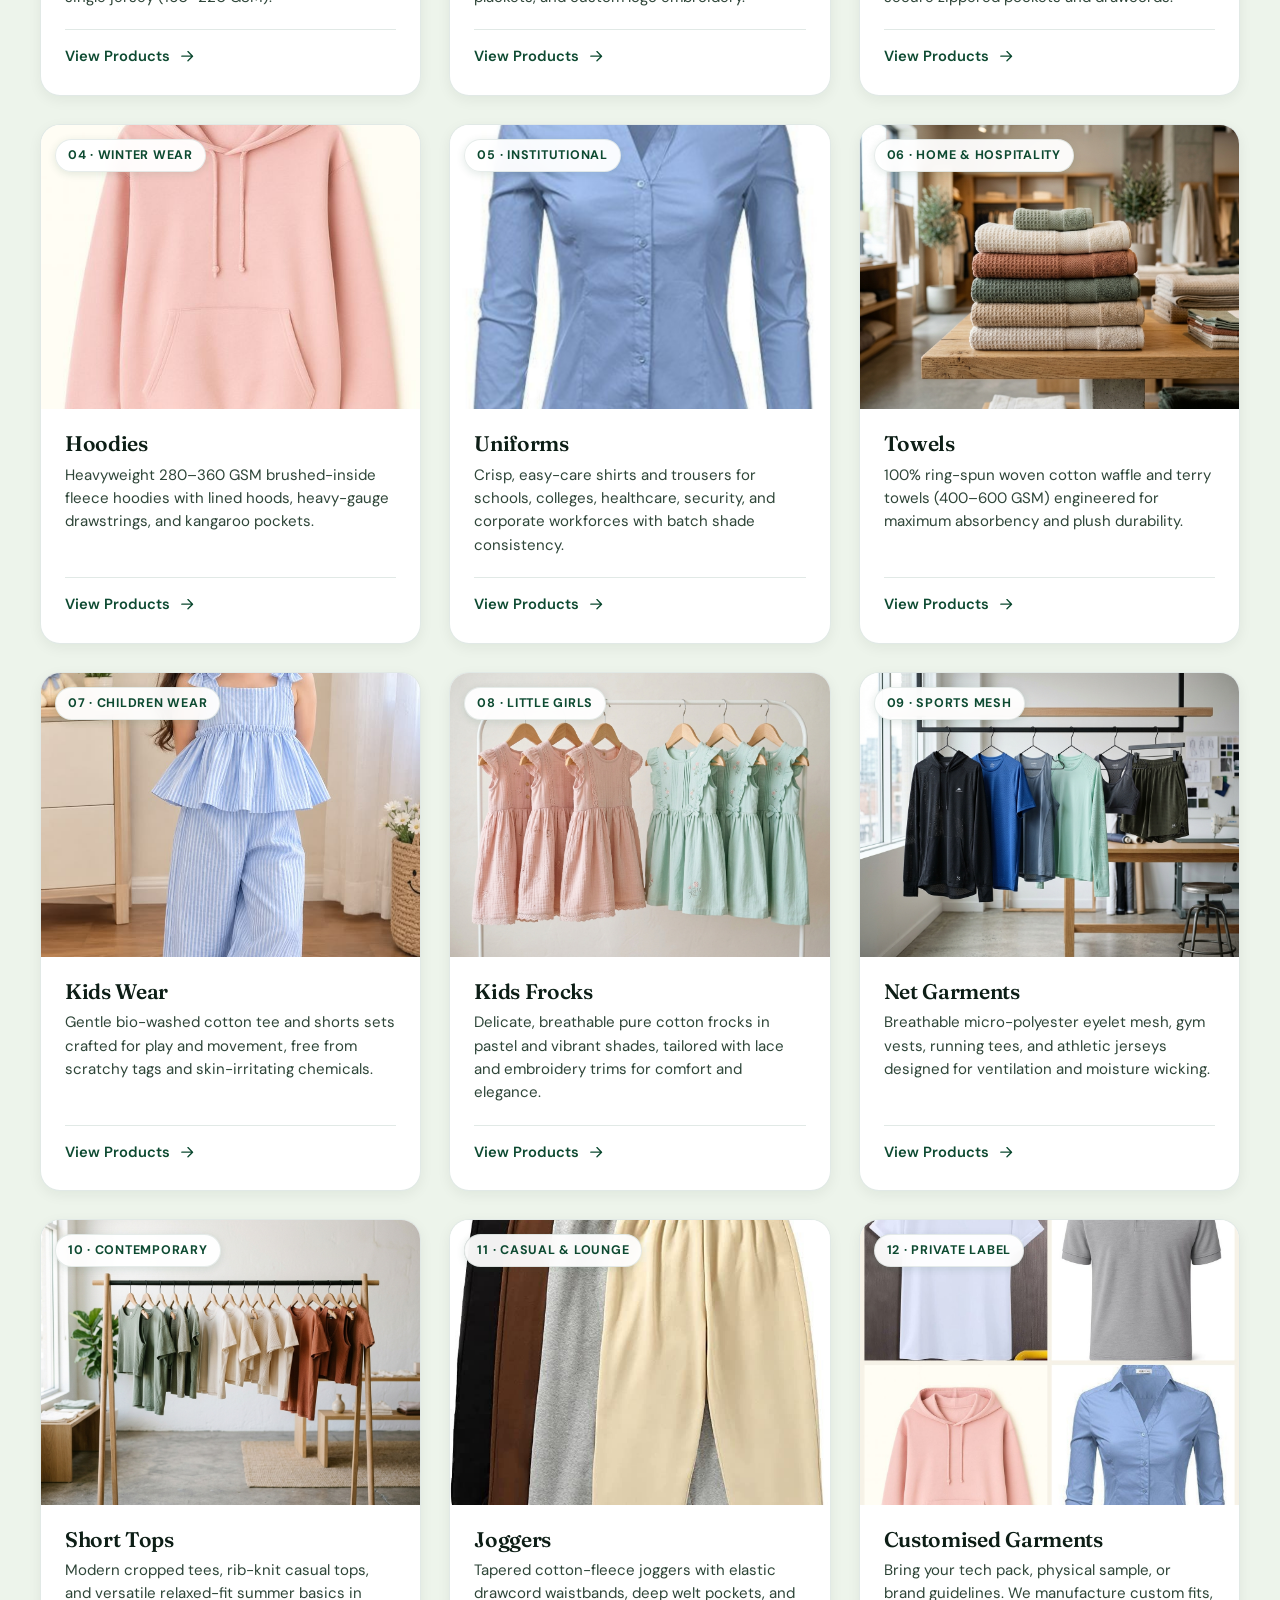
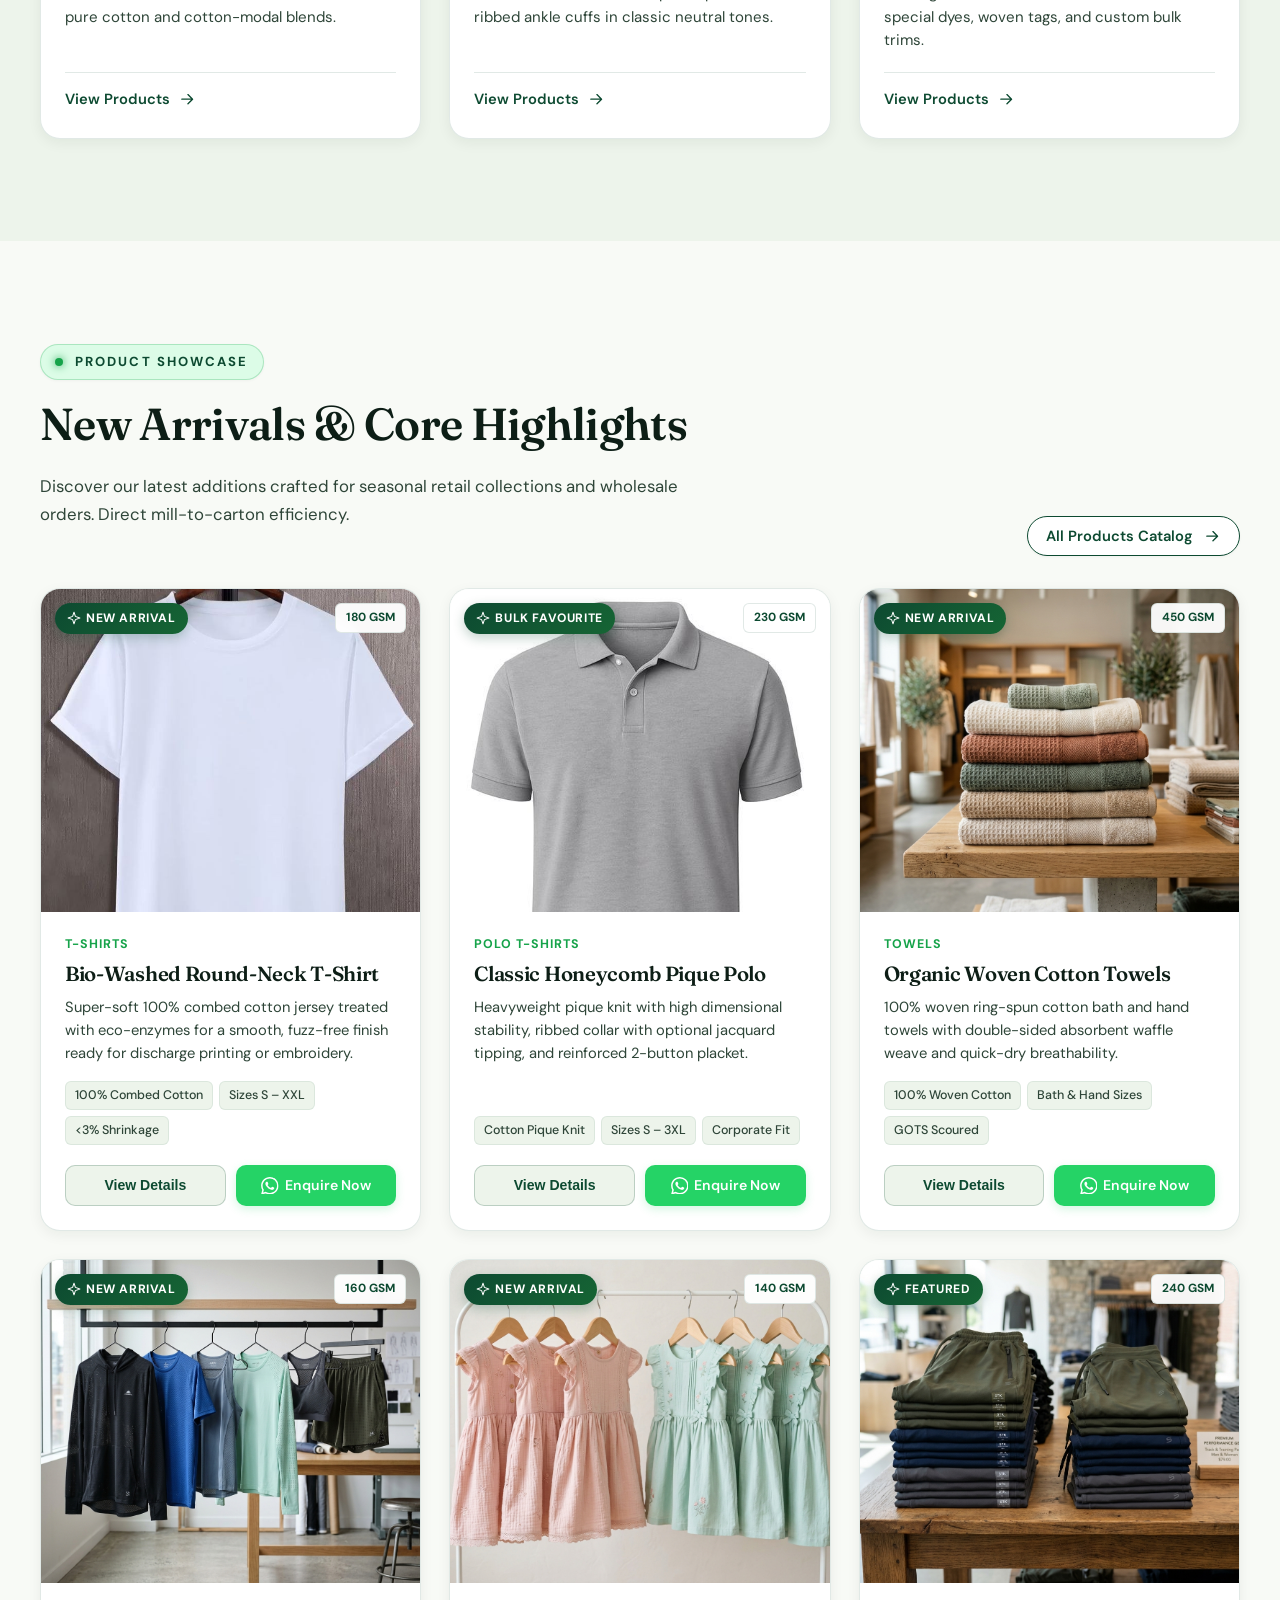
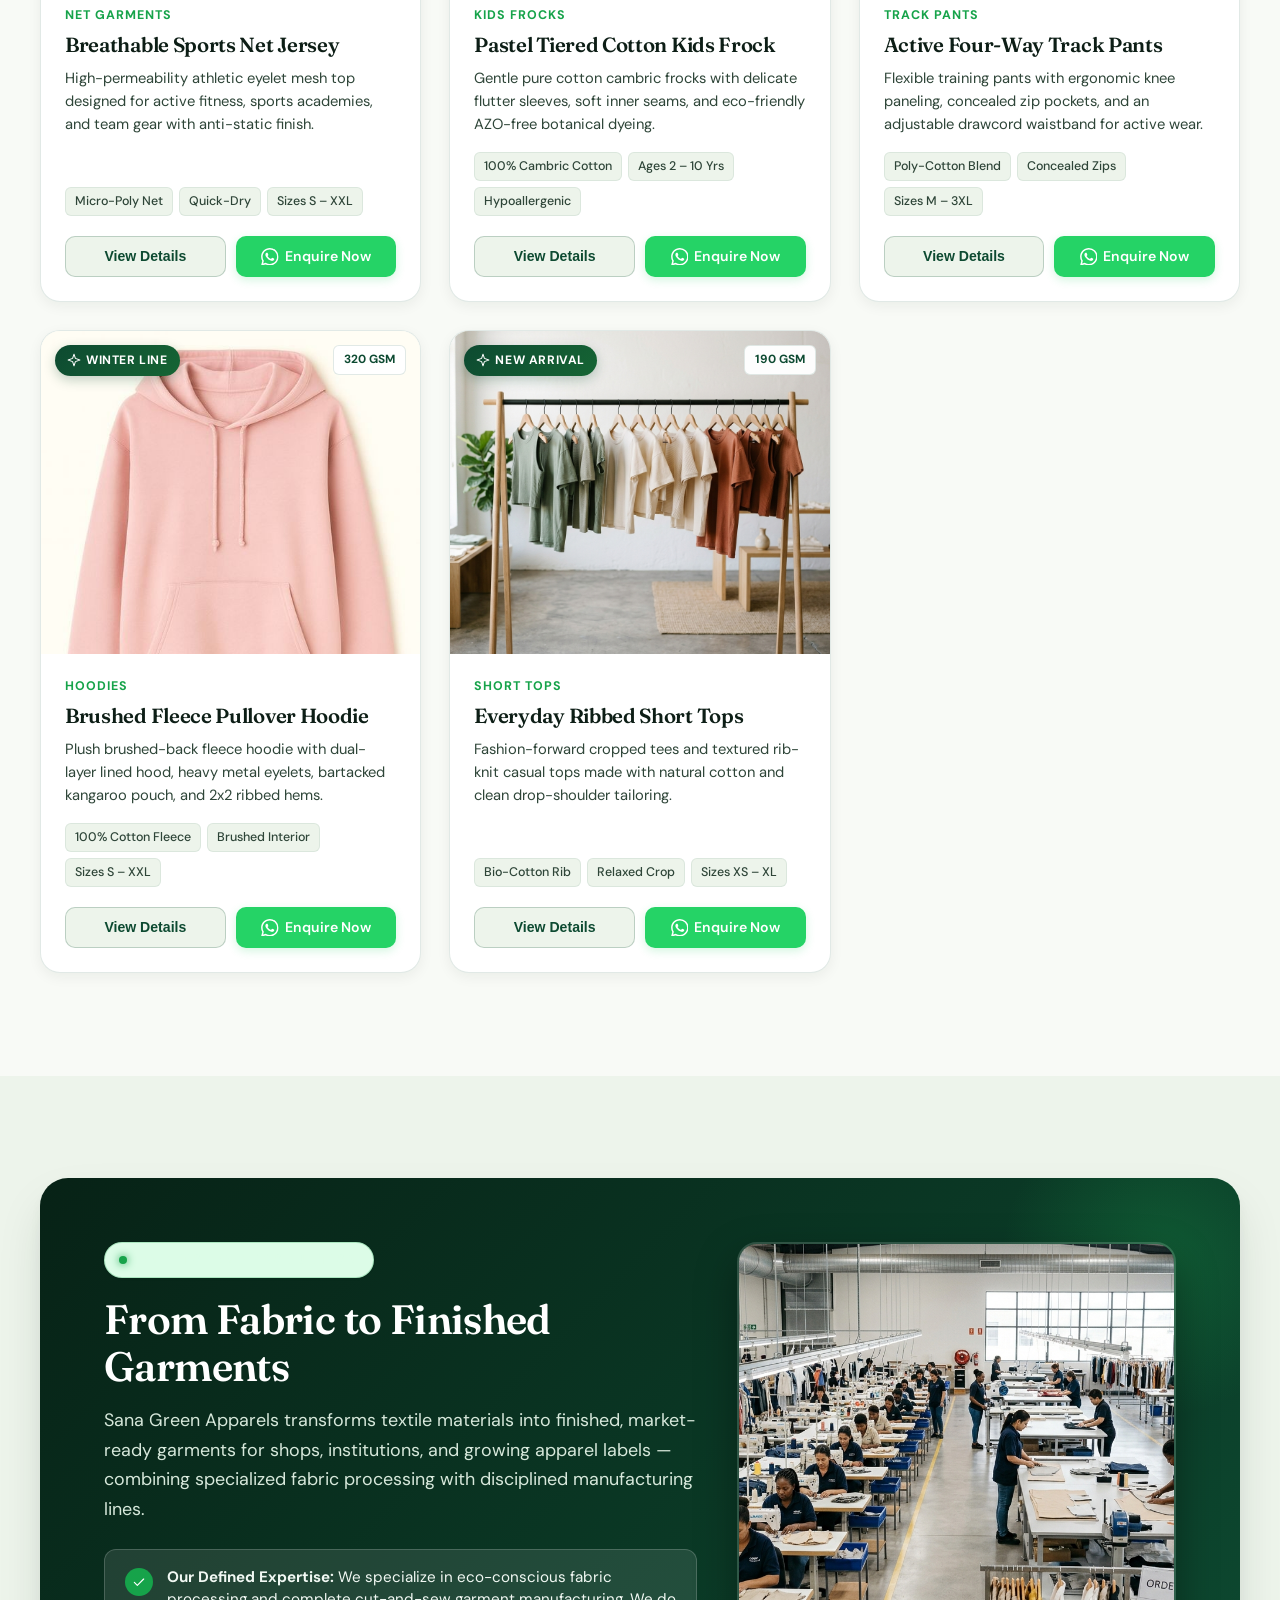
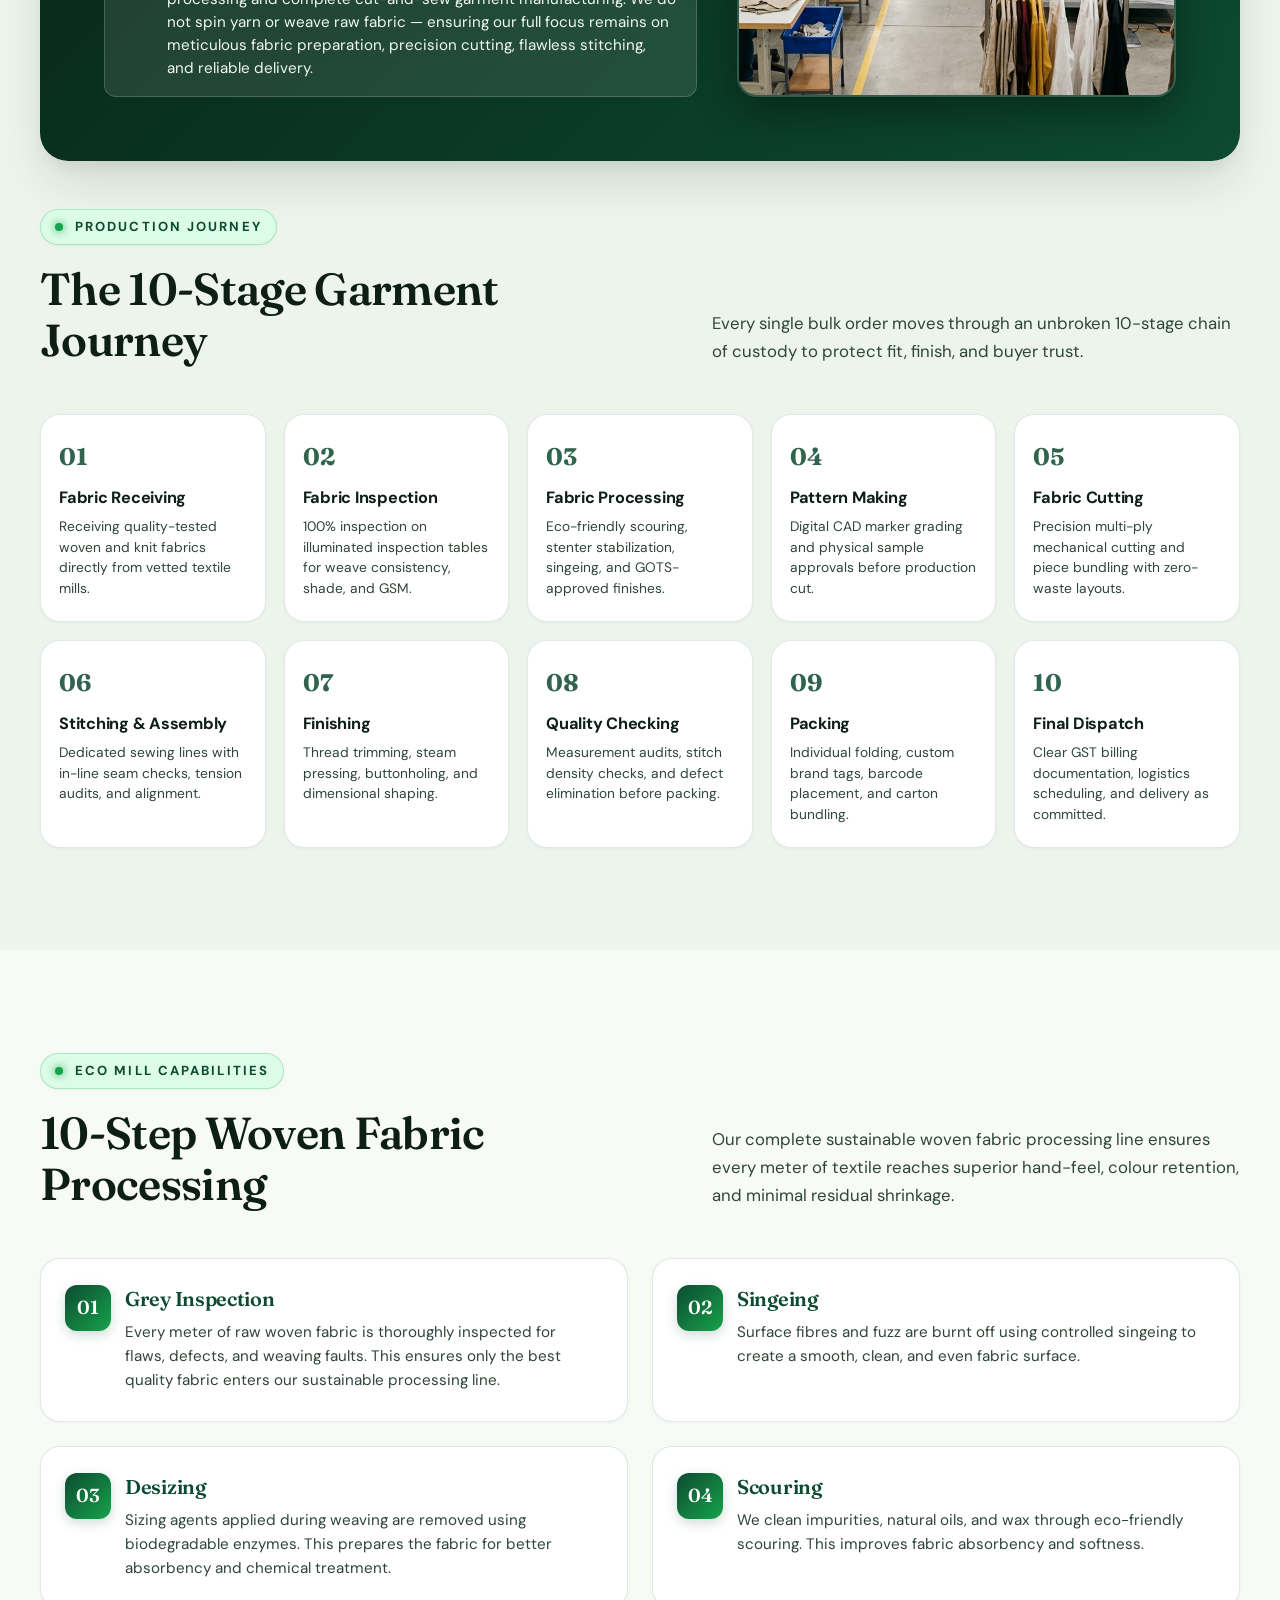
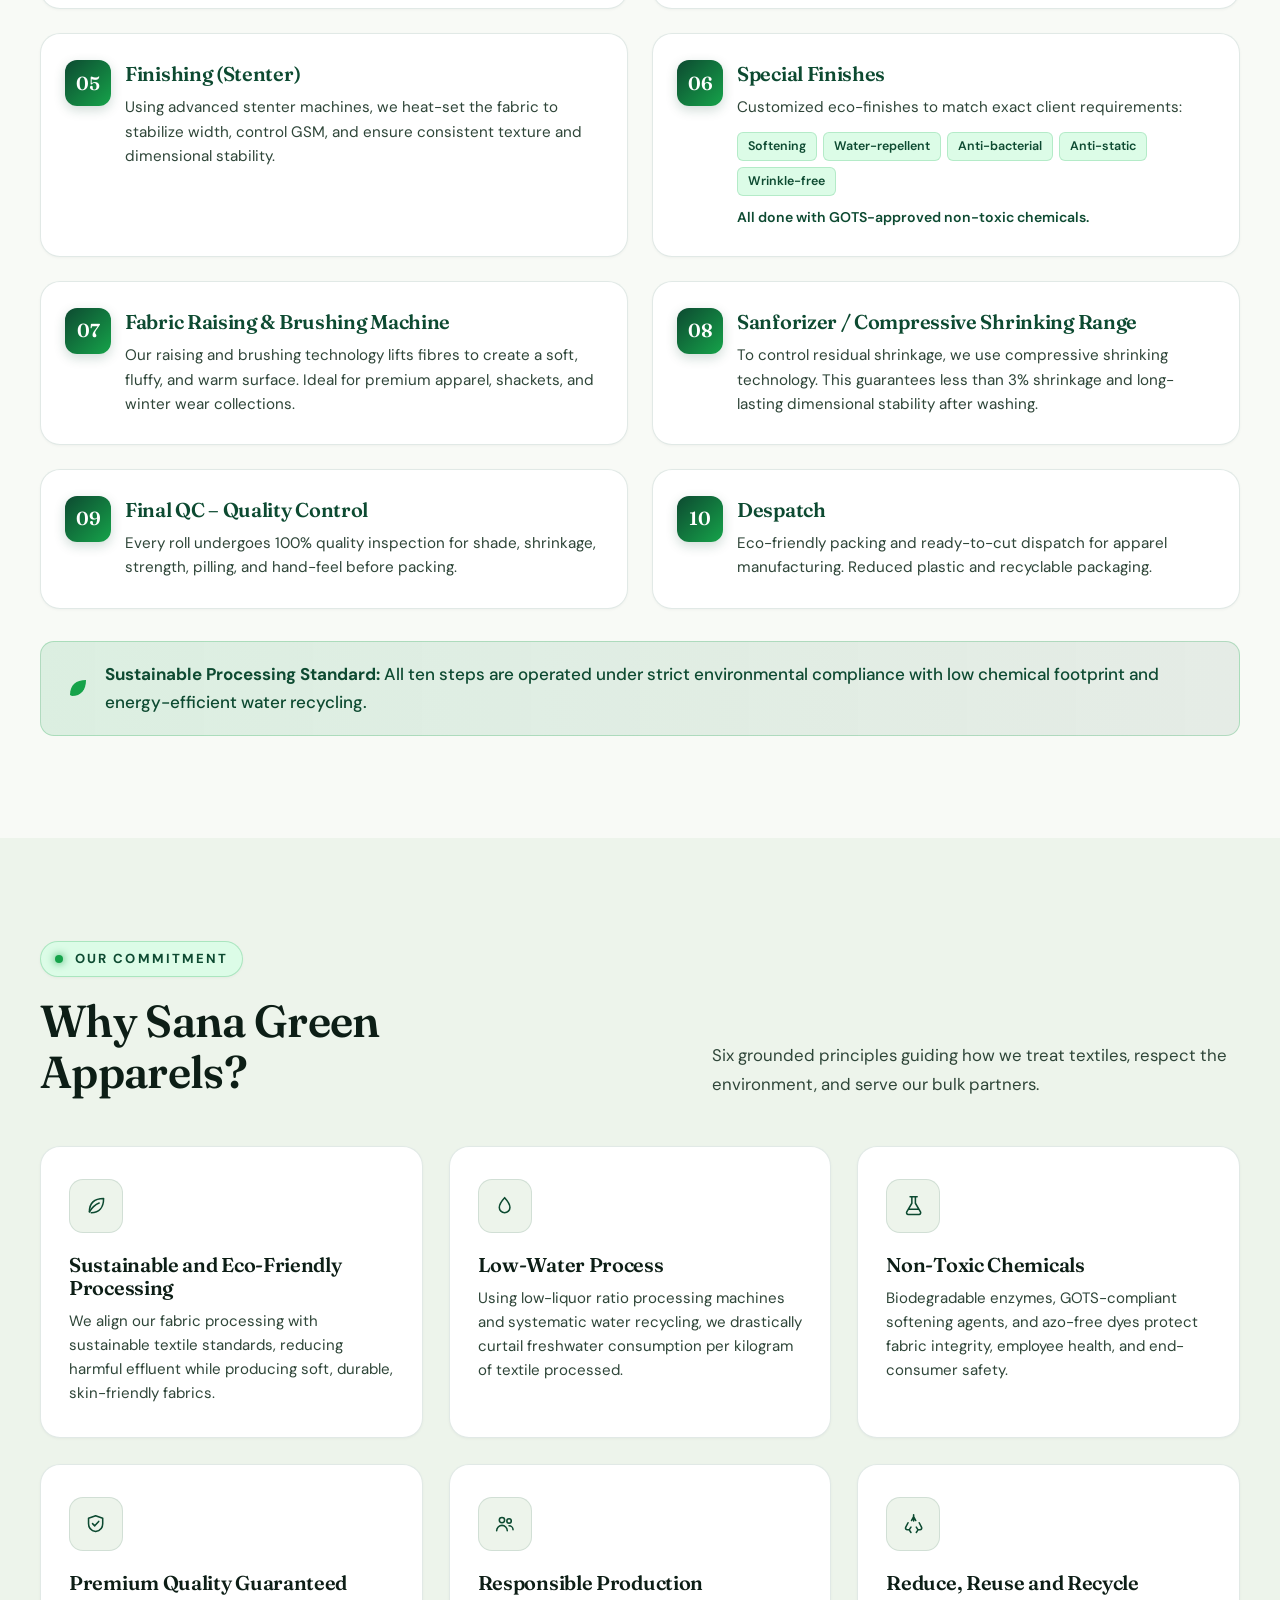
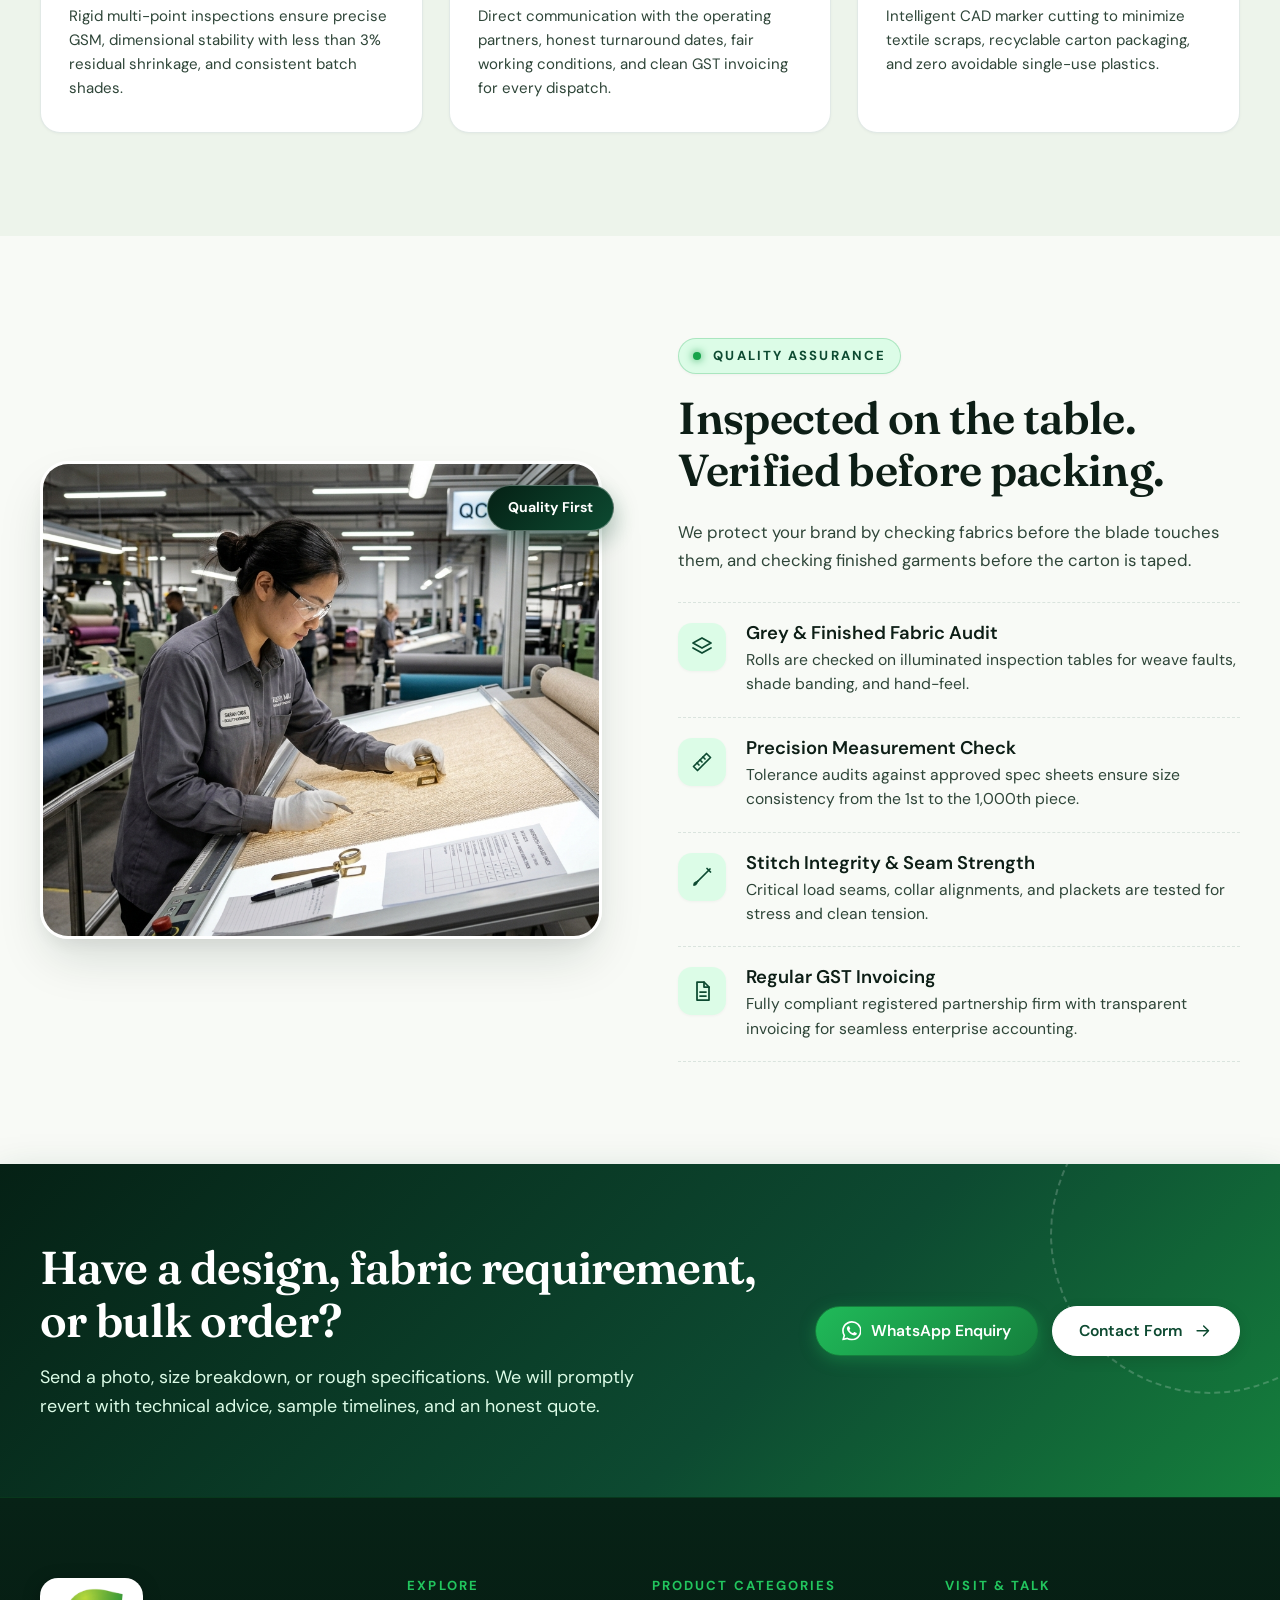
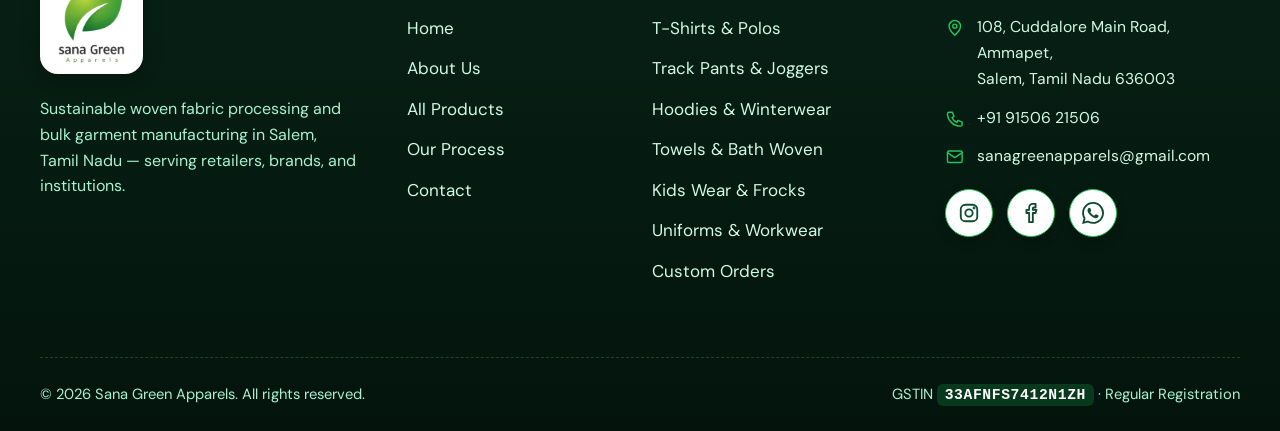
==== commit 01f1fa21: "Enhance website with 3-image hero slider, HD resolution banners, full mobile responsiveness, Managin" ====
--- a/index.html
+++ b/index.html
@@ -3,17 +3,94 @@
 <head>
 <meta charset="utf-8">
 <meta name="viewport" content="width=device-width, initial-scale=1">
-<title>Sana Green Apparels — Garment makers in Salem, Tamil Nadu</title>
-<meta name="description" content="Sana Green Apparels, Ammapet, Salem: T-shirts, polos, hoodies, joggers, kidswear and uniform shirts made with care. GST registered.">
+<title>Sana Green Apparels — Garment Manufacturers & Woven Fabric Processing in Salem, Tamil Nadu</title>
+<meta name="description" content="Sana Green Apparels, Ammapet, Salem: Sustainable woven fabric processing & bulk garment manufacturing for T-shirts, polo shirts, hoodies, track pants, uniforms, towels, and kidswear. GST registered.">
 <meta name="theme-color" content="#1f4d3a">
-<meta property="og:title" content="Sana Green Apparels — Garment makers in Salem, Tamil Nadu">
-<meta property="og:description" content="Sana Green Apparels, Ammapet, Salem: T-shirts, polos, hoodies, joggers, kidswear and uniform shirts made with care. GST registered.">
+<meta property="og:title" content="Sana Green Apparels — Garment Manufacturers & Woven Fabric Processing in Salem, Tamil Nadu">
+<meta property="og:description" content="Sana Green Apparels, Ammapet, Salem: Sustainable woven fabric processing & bulk garment manufacturing for T-shirts, polo shirts, hoodies, track pants, uniforms, towels, and kidswear. GST registered.">
 <meta property="og:image" content="assets/logo.png">
 <link rel="icon" type="image/png" href="assets/favicon.png">
 <link rel="preconnect" href="https://fonts.googleapis.com">
 <link rel="preconnect" href="https://fonts.gstatic.com" crossorigin>
 <link href="https://fonts.googleapis.com/css2?family=DM+Sans:wght@400;500;600;700&family=Fraunces:ital,opsz,wght@0,9..144,400;0,9..144,500;0,9..144,600;1,9..144,400;1,9..144,500&display=swap" rel="stylesheet">
-<link rel="stylesheet" href="assets/style.css">
+<link rel="stylesheet" href="assets/style.css?v=mobile1">
+<style>
+/* Full-Width Zero-Gap Hero Banner Overrides */
+.hero-slider-section {
+  position: relative;
+  width: 100% !important;
+  max-width: 100% !important;
+  margin: 0 !important;
+  padding: 0 !important;
+  border: none !important;
+  background: #ffffff !important;
+  overflow: hidden !important;
+}
+.hero-slider {
+  position: relative;
+  width: 100% !important;
+  max-width: 100% !important;
+  aspect-ratio: 16 / 9 !important;
+  max-height: none !important;
+  margin: 0 !important;
+  padding: 0 !important;
+  background: #ffffff !important;
+  overflow: hidden !important;
+  display: flex !important;
+  align-items: center !important;
+  justify-content: center !important;
+}
+.hero-slides {
+  position: relative;
+  width: 100% !important;
+  height: 100% !important;
+  margin: 0 !important;
+  padding: 0 !important;
+}
+.hero-slide {
+  position: absolute;
+  inset: 0 !important;
+  width: 100% !important;
+  height: 100% !important;
+  margin: 0 !important;
+  padding: 0 !important;
+  background: #ffffff !important;
+  overflow: hidden !important;
+}
+.hero-slide-img {
+  position: relative;
+  z-index: 2;
+  width: 100% !important;
+  height: 100% !important;
+  max-width: 100% !important;
+  max-height: 100% !important;
+  object-fit: cover !important;
+  object-position: center !important;
+  display: block !important;
+  image-rendering: -webkit-optimize-contrast !important;
+  image-rendering: high-quality !important;
+  transform: translateZ(0);
+  -webkit-backface-visibility: hidden;
+  backface-visibility: hidden;
+}
+.slide-ambient-bg {
+  display: none !important;
+}
+
+/* Navbar Link: No green background on click, hover, active, or page selection */
+.nav a.link,
+.nav a.link:hover,
+.nav a.link:focus,
+.nav a.link:active,
+.nav a.link[aria-current="page"] {
+  background: transparent !important;
+  background-color: transparent !important;
+}
+.nav a.link[aria-current="page"] {
+  color: var(--forest) !important;
+  font-weight: 600 !important;
+}
+</style>
 </head>
 <body>
 <svg xmlns="http://www.w3.org/2000/svg" style="display:none" aria-hidden="true">
@@ -40,6 +117,13 @@
 <symbol id="i-drop" viewBox="0 0 24 24"><path d="M12 3s6 6.5 6 11a6 6 0 0 1-12 0c0-4.5 6-11 6-11z"/></symbol>
 <symbol id="i-chat" viewBox="0 0 24 24"><path d="M4 5h16v11H9l-5 4z"/></symbol>
 <symbol id="i-needle" viewBox="0 0 24 24"><path d="M20 4L8 16"/><path d="M8 16c-2 2-4 1-4 4 3 0 2-2 4-4z"/><path d="M17 3.5l3.5 3.5"/></symbol>
+<symbol id="i-sparkle" viewBox="0 0 24 24"><path d="M12 2l2.4 7.2L22 12l-7.6 2.8L12 22l-2.4-7.2L2 12l7.6-2.8z"/></symbol>
+<symbol id="i-recycle" viewBox="0 0 24 24"><path d="M7 19H4.8a2 2 0 0 1-1.8-2.8L5.7 11M7 19l2-3M7 19l2 3M17 19h2.2a2 2 0 0 0 1.8-2.8L18.3 11M17 19l-2-3M17 19l-2 3M12 4.2L9.6 8.5M12 4.2l2.4 4.3M12 4.2V2M12 4.2v4.8"/></symbol>
+<symbol id="i-eye" viewBox="0 0 24 24"><path d="M1 12s4-8 11-8 11 8 11 8-4 8-11 8-11-8-11-8z"/><circle cx="12" cy="12" r="3"/></symbol>
+<symbol id="i-cog" viewBox="0 0 24 24"><circle cx="12" cy="12" r="3"/><path d="M19.4 15a1.65 1.65 0 0 0 .33 1.82l.06.06a2 2 0 0 1 0 2.83 2 2 0 0 1-2.83 0l-.06-.06a1.65 1.65 0 0 0-1.82-.33 1.65 1.65 0 0 0-1 1.51V21a2 2 0 0 1-2 2 2 2 0 0 1-2-2v-.09A1.65 1.65 0 0 0 9 19.4a1.65 1.65 0 0 0-1.82.33l-.06.06a2 2 0 0 1-2.83 0 2 2 0 0 1 0-2.83l.06-.06a1.65 1.65 0 0 0 .33-1.82 1.65 1.65 0 0 0-1.51-1H3a2 2 0 0 1-2-2 2 2 0 0 1 2-2h.09A1.65 1.65 0 0 0 4.6 9a1.65 1.65 0 0 0-.33-1.82l-.06-.06a2 2 0 0 1 0-2.83 2 2 0 0 1 2.83 0l.06.06a1.65 1.65 0 0 0 1.82.33H9a1.65 1.65 0 0 0 1-1.51V3a2 2 0 0 1 2-2 2 2 0 0 1 2 2v.09a1.65 1.65 0 0 0 1 1.51 1.65 1.65 0 0 0 1.82-.33l.06-.06a2 2 0 0 1 2.83 0 2 2 0 0 1 0 2.83l-.06.06a1.65 1.65 0 0 0-.33 1.82V9a1.65 1.65 0 0 0 1.51 1H21a2 2 0 0 1 2 2 2 2 0 0 1-2 2h-.09a1.65 1.65 0 0 0-1.51 1z"/></symbol>
+<symbol id="i-flask" viewBox="0 0 24 24"><path d="M10 2v7.31L4.1 19.46A2 2 0 0 0 5.8 22h12.4a2 2 0 0 0 1.7-2.54L14 9.31V2M8 2h8M6.5 16h11"/></symbol>
+<symbol id="i-wind" viewBox="0 0 24 24"><path d="M9.59 4.59A2 2 0 1 1 11 8H2m10.59 11.41A2 2 0 1 0 14 16H2m15.73-8.27A2.5 2.5 0 1 1 19.5 12H2"/></symbol>
+<symbol id="i-sun" viewBox="0 0 24 24"><circle cx="12" cy="12" r="5"/><path d="M12 1v2M12 21v2M4.22 4.22l1.42 1.42M18.36 18.36l1.42 1.42M1 12h2M21 12h2M4.22 19.78l1.42-1.42M18.36 5.64l1.42-1.42"/></symbol>
 </svg>
 <a class="skip" href="#main">Skip to content</a>
 <header class="site-header">
@@ -48,154 +132,900 @@
     <button class="menu-btn" aria-label="Menu" aria-expanded="false" aria-controls="site-nav"><svg class="icon " aria-hidden="true"><use href="#i-menu"/></svg></button>
     <nav class="nav" id="site-nav" aria-label="Main">
       <a class="link" href="index.html" aria-current="page">Home</a><a class="link" href="about.html">About</a><a class="link" href="products.html">Products</a><a class="link" href="process.html">Our Process</a><a class="link" href="contact.html">Contact</a>
-      <a class="btn wa sm" href="https://wa.me/919150621506?text=Hello%20Sana%20Green%20Apparels%2C%20I%20would%20like%20to%20know%20more%20about%20your%20garments." target="_blank" rel="noopener"><svg class="icon fill" aria-hidden="true"><use href="#i-whatsapp"/></svg> WhatsApp us</a>
+      <a class="btn wa sm" href="https://wa.me/919150621506?text=Hello%20Sana%20Green%20Apparels%2C%20I%20would%20like%20to%20know%20more%20about%20your%20garments%20and%20fabric%20processing." target="_blank" rel="noopener"><svg class="icon fill" aria-hidden="true"><use href="#i-whatsapp"/></svg> WhatsApp us</a>
     </nav>
   </div>
 </header>
 <main id="main">
 
-<section class="hero">
-  <div class="wrap hero-grid">
-    <div>
-      <span class="eyebrow">Salem, Tamil Nadu</span>
-      <h1>Garments cut, <em class="accent">stitched</em> and finished with care.</h1>
-      <p class="lede">Sana Green Apparels makes and supplies everyday clothing &mdash; tees, polos, hoodies, joggers, kidswear and uniform shirts &mdash; for shops, schools and brands that want steady quality and a straight answer on delivery.</p>
-      <div class="hero-cta">
-        <a class="btn" href="products.html">See the range <svg class="icon " aria-hidden="true"><use href="#i-arrow"/></svg></a>
-        <a class="btn ghost" href="https://wa.me/919150621506?text=Hello%20Sana%20Green%20Apparels%2C%20I%20have%20a%20requirement%20for%20garments." target="_blank" rel="noopener"><svg class="icon fill" aria-hidden="true"><use href="#i-whatsapp"/></svg> Send a requirement</a>
-      </div>
-      <div class="hero-note">
-        <div><b>Made in Salem</b>Ammapet, Cuddalore Main Road</div>
-        <div><b>GST registered</b>Regular registration since 2025</div>
-        <div><b>Direct contact</b>Talk to the partners, not a call centre</div>
-      </div>
-    </div>
-    <div class="frame">
-      <img src="assets/hero.jpg" alt="Folded fabric stacks, thread spools and scissors on a cutting table" width="1600" height="1100">
-      <div class="tag"><b>Sana Green Apparels</b>Partnership firm &middot; Salem, Tamil Nadu</div>
+<!-- 1. FULL-WIDTH HERO IMAGE SLIDER (3 SLIDES) -->
+<section class="hero-slider-section" id="hero-slider-section" aria-label="Featured Banners">
+  <div class="hero-slider" id="hero-slider" tabindex="0" role="region" aria-roledescription="carousel" aria-label="Sana Green Apparels Featured Banners">
+    <!-- Slides Track -->
+    <div class="hero-slides" id="hero-slides">
+      <!-- Slide 1: First uploaded banner image (HD 2560x1440) -->
+      <div class="hero-slide active" data-slide-index="0" role="group" aria-roledescription="slide" aria-label="Slide 1 of 3: Sustainable Textiles. Quality Garments.">
+        <img class="hero-slide-img" src="assets/hero-slide-1-hd.png?v=hd1" alt="Sana Green Apparels — Sustainable Textiles. Quality Garments. From Fabric to Fine Garments." width="2560" height="1440">
+      </div>
+
+      <!-- Slide 2: Second uploaded banner image (HD 2560x1440) -->
+      <div class="hero-slide" data-slide-index="1" role="group" aria-roledescription="slide" aria-label="Slide 2 of 3: Woven Fabrics & Garment Manufacturing">
+        <img class="hero-slide-img" src="assets/hero-slide-2-hd.png?v=hd1" alt="Sana Green Apparels — Woven Fabrics & Garment Manufacturing. High-quality woven fabrics and custom garment solutions." width="2560" height="1440" loading="lazy">
+      </div>
+
+      <!-- Slide 3: Third uploaded banner image (HD 2560x1440) -->
+      <div class="hero-slide" data-slide-index="2" role="group" aria-roledescription="slide" aria-label="Slide 3 of 3: Premium Woven Fabrics: From Fabric to Finished Garments">
+        <img class="hero-slide-img" src="assets/hero-slide-3-hd.png?v=hd1" alt="Sana Green Apparels — Premium Woven Fabrics: From Fabric to Finished Garments. 10-Step Woven Fabric Processing." width="2560" height="1440" loading="lazy">
+      </div>
+    </div>
+
+    <!-- Navigation Arrows -->
+    <button class="slider-arrow prev" id="slider-prev" type="button" aria-label="Previous slide">
+      <svg aria-hidden="true" viewBox="0 0 24 24"><path d="M15 18l-6-6 6-6" fill="none" stroke="currentColor" stroke-width="2.5" stroke-linecap="round" stroke-linejoin="round"/></svg>
+    </button>
+    <button class="slider-arrow next" id="slider-next" type="button" aria-label="Next slide">
+      <svg aria-hidden="true" viewBox="0 0 24 24"><path d="M9 18l6-6-6-6" fill="none" stroke="currentColor" stroke-width="2.5" stroke-linecap="round" stroke-linejoin="round"/></svg>
+    </button>
+
+    <!-- Pagination Dots -->
+    <div class="slider-dots" id="slider-dots" role="tablist" aria-label="Slide selection pagination">
+      <button class="dot active" data-index="0" type="button" role="tab" aria-selected="true" aria-label="Slide 1"></button>
+      <button class="dot" data-index="1" type="button" role="tab" aria-selected="false" aria-label="Slide 2"></button>
+      <button class="dot" data-index="2" type="button" role="tab" aria-selected="false" aria-label="Slide 3"></button>
     </div>
   </div>
 </section>
 
+<!-- TICKER -->
 <div class="ticker" aria-hidden="true">
   <div class="ticker-track">
-    <span>T-shirts<svg class="icon " aria-hidden="true"><use href="#i-leaf"/></svg></span><span>Polo shirts<svg class="icon " aria-hidden="true"><use href="#i-leaf"/></svg></span><span>Hoodies<svg class="icon " aria-hidden="true"><use href="#i-leaf"/></svg></span><span>Joggers<svg class="icon " aria-hidden="true"><use href="#i-leaf"/></svg></span><span>Kidswear<svg class="icon " aria-hidden="true"><use href="#i-leaf"/></svg></span><span>Uniform shirts<svg class="icon " aria-hidden="true"><use href="#i-leaf"/></svg></span><span>Private label<svg class="icon " aria-hidden="true"><use href="#i-leaf"/></svg></span><span>Bulk orders<svg class="icon " aria-hidden="true"><use href="#i-leaf"/></svg></span><span>T-shirts<svg class="icon " aria-hidden="true"><use href="#i-leaf"/></svg></span><span>Polo shirts<svg class="icon " aria-hidden="true"><use href="#i-leaf"/></svg></span><span>Hoodies<svg class="icon " aria-hidden="true"><use href="#i-leaf"/></svg></span><span>Joggers<svg class="icon " aria-hidden="true"><use href="#i-leaf"/></svg></span><span>Kidswear<svg class="icon " aria-hidden="true"><use href="#i-leaf"/></svg></span><span>Uniform shirts<svg class="icon " aria-hidden="true"><use href="#i-leaf"/></svg></span><span>Private label<svg class="icon " aria-hidden="true"><use href="#i-leaf"/></svg></span><span>Bulk orders<svg class="icon " aria-hidden="true"><use href="#i-leaf"/></svg></span><span>T-shirts<svg class="icon " aria-hidden="true"><use href="#i-leaf"/></svg></span><span>Polo shirts<svg class="icon " aria-hidden="true"><use href="#i-leaf"/></svg></span><span>Hoodies<svg class="icon " aria-hidden="true"><use href="#i-leaf"/></svg></span><span>Joggers<svg class="icon " aria-hidden="true"><use href="#i-leaf"/></svg></span><span>Kidswear<svg class="icon " aria-hidden="true"><use href="#i-leaf"/></svg></span><span>Uniform shirts<svg class="icon " aria-hidden="true"><use href="#i-leaf"/></svg></span><span>Private label<svg class="icon " aria-hidden="true"><use href="#i-leaf"/></svg></span><span>Bulk orders<svg class="icon " aria-hidden="true"><use href="#i-leaf"/></svg></span><span>T-shirts<svg class="icon " aria-hidden="true"><use href="#i-leaf"/></svg></span><span>Polo shirts<svg class="icon " aria-hidden="true"><use href="#i-leaf"/></svg></span><span>Hoodies<svg class="icon " aria-hidden="true"><use href="#i-leaf"/></svg></span><span>Joggers<svg class="icon " aria-hidden="true"><use href="#i-leaf"/></svg></span><span>Kidswear<svg class="icon " aria-hidden="true"><use href="#i-leaf"/></svg></span><span>Uniform shirts<svg class="icon " aria-hidden="true"><use href="#i-leaf"/></svg></span><span>Private label<svg class="icon " aria-hidden="true"><use href="#i-leaf"/></svg></span><span>Bulk orders<svg class="icon " aria-hidden="true"><use href="#i-leaf"/></svg></span>
+    <span>T-Shirts<svg class="icon " aria-hidden="true"><use href="#i-leaf"/></svg></span><span>Polo T-Shirts<svg class="icon " aria-hidden="true"><use href="#i-leaf"/></svg></span><span>Track Pants<svg class="icon " aria-hidden="true"><use href="#i-leaf"/></svg></span><span>Hoodies<svg class="icon " aria-hidden="true"><use href="#i-leaf"/></svg></span><span>Uniforms<svg class="icon " aria-hidden="true"><use href="#i-leaf"/></svg></span><span>Towels<svg class="icon " aria-hidden="true"><use href="#i-leaf"/></svg></span><span>Kids Wear<svg class="icon " aria-hidden="true"><use href="#i-leaf"/></svg></span><span>Kids Frocks<svg class="icon " aria-hidden="true"><use href="#i-leaf"/></svg></span><span>Net Garments<svg class="icon " aria-hidden="true"><use href="#i-leaf"/></svg></span><span>Short Tops<svg class="icon " aria-hidden="true"><use href="#i-leaf"/></svg></span><span>Joggers<svg class="icon " aria-hidden="true"><use href="#i-leaf"/></svg></span><span>Woven Fabric Processing<svg class="icon " aria-hidden="true"><use href="#i-leaf"/></svg></span><span>Customised Garments<svg class="icon " aria-hidden="true"><use href="#i-leaf"/></svg></span><span>Bulk Orders<svg class="icon " aria-hidden="true"><use href="#i-leaf"/></svg></span>
+    <span>T-Shirts<svg class="icon " aria-hidden="true"><use href="#i-leaf"/></svg></span><span>Polo T-Shirts<svg class="icon " aria-hidden="true"><use href="#i-leaf"/></svg></span><span>Track Pants<svg class="icon " aria-hidden="true"><use href="#i-leaf"/></svg></span><span>Hoodies<svg class="icon " aria-hidden="true"><use href="#i-leaf"/></svg></span><span>Uniforms<svg class="icon " aria-hidden="true"><use href="#i-leaf"/></svg></span><span>Towels<svg class="icon " aria-hidden="true"><use href="#i-leaf"/></svg></span><span>Kids Wear<svg class="icon " aria-hidden="true"><use href="#i-leaf"/></svg></span><span>Kids Frocks<svg class="icon " aria-hidden="true"><use href="#i-leaf"/></svg></span><span>Net Garments<svg class="icon " aria-hidden="true"><use href="#i-leaf"/></svg></span><span>Short Tops<svg class="icon " aria-hidden="true"><use href="#i-leaf"/></svg></span><span>Joggers<svg class="icon " aria-hidden="true"><use href="#i-leaf"/></svg></span><span>Woven Fabric Processing<svg class="icon " aria-hidden="true"><use href="#i-leaf"/></svg></span><span>Customised Garments<svg class="icon " aria-hidden="true"><use href="#i-leaf"/></svg></span><span>Bulk Orders<svg class="icon " aria-hidden="true"><use href="#i-leaf"/></svg></span>
   </div>
 </div>
 
+<!-- 2. ABOUT SANA GREEN APPARELS -->
+<section class="pad" style="background:var(--paper-2)">
+  <div class="wrap">
+    <div class="split">
+      <div class="reveal">
+        <span class="eyebrow">About Sana Green Apparels</span>
+        <h2>Rooted in Salem&rsquo;s textile heart with an eye on sustainable quality.</h2>
+        <p class="lede">Sana Green Apparels is a registered partnership apparel manufacturing firm based on Cuddalore Main Road, Ammapet, Salem &mdash; led by managing partner Nithyanatham Subramani and partner Perumal Anbalagan.</p>
+        <p>Salem has long been renowned for its textiles and fabric excellence. We carry forward this rich legacy by uniting modern eco-friendly woven fabric processing with meticulous cut-and-sew apparel production. From single-jersey knitwear to structured woven corporate shirts and soft organic towels, we provide dependable bulk garment solutions with clear delivery dates and verified GST billing.</p>
+        <div style="margin-top:28px">
+          <a class="link-arrow" href="about.html">Read our full story &amp; credentials <svg class="icon " aria-hidden="true"><use href="#i-arrow"/></svg></a>
+        </div>
+      </div>
+      <div class="media arch reveal">
+        <img src="assets/collection.jpg" alt="Collection of finished polo shirts, t-shirts and hoodies manufactured by Sana Green Apparels" loading="lazy" width="1400" height="1000">
+        <span class="stamp">Salem &middot; Tamil Nadu</span>
+      </div>
+    </div>
+  </div>
+</section>
+
+<!-- 3. OUR MANUFACTURING CAPABILITIES -->
 <section class="pad">
   <div class="wrap">
     <div class="sec-head reveal">
-      <div><span class="eyebrow">The range</span><h2>What comes off our tables</h2></div>
-      <p>Six everyday styles to start the conversation. Fabric, colour, fit and branding can all be adjusted to your order.</p>
-    </div>
-    <div class="range">
-      <a class="card reveal" href="products.html">
-        <div class="ph"><img src="assets/tshirt.jpg" alt="Sage green round-neck T-shirt laid flat" loading="lazy" width="800" height="1000"></div>
-        <div class="meta"><h3>Round-neck T-shirt</h3><span class="no">01</span></div>
-        <p>Soft, breathable and easy to dye in your colours. A reliable base for retail and promotional wear.</p>
-      </a>
-      <a class="card reveal" href="products.html">
-        <div class="ph"><img src="assets/polo.jpg" alt="Grey polo shirt" loading="lazy" width="800" height="1000"></div>
-        <div class="meta"><h3>Polo shirt</h3><span class="no">02</span></div>
-        <p>Ribbed collar, two-button placket and clean hems. Works for team wear, corporate and school orders.</p>
-      </a>
-      <a class="card reveal" href="products.html">
-        <div class="ph"><img src="assets/kidswear.jpg" alt="Girl wearing a blue striped top and trousers set" loading="lazy" width="800" height="1000"></div>
-        <div class="meta"><h3>Kidswear sets</h3><span class="no">03</span></div>
-        <p>Gentle fabrics and rounded finishes for little ones, in bright, easy-to-wash colours.</p>
-      </a>
-      <a class="card reveal" href="products.html">
-        <div class="ph"><img src="assets/hoodie.jpg" alt="Pink hoodie with drawstrings" loading="lazy" width="800" height="1000"></div>
-        <div class="meta"><h3>Hoodie</h3><span class="no">04</span></div>
-        <p>Brushed-inside fleece with a roomy hood and kangaroo pocket for cooler months.</p>
-      </a>
-      <a class="card reveal" href="products.html">
-        <div class="ph"><img src="assets/joggers.jpg" alt="Joggers in black, brown, grey and cream" loading="lazy" width="800" height="1000"></div>
-        <div class="meta"><h3>Joggers</h3><span class="no">05</span></div>
-        <p>Elastic waist with drawcord, ribbed ankle cuffs and a relaxed, active fit.</p>
-      </a>
-      <a class="card reveal" href="products.html">
-        <div class="ph"><img src="assets/uniform-shirt.jpg" alt="Light blue formal shirt" loading="lazy" width="800" height="1000"></div>
-        <div class="meta"><h3>Uniform shirt</h3><span class="no">06</span></div>
-        <p>Crisp, durable shirts with chest pocket for schools, offices and institutions.</p>
-      </a>
-    </div>
-    <p style="margin-top:56px" class="reveal"><a class="link-arrow" href="products.html">Full product details <svg class="icon " aria-hidden="true"><use href="#i-arrow"/></svg></a></p>
+      <div><span class="eyebrow">Production Infrastructure</span><h2>Our Manufacturing Capabilities</h2></div>
+      <p>Purpose-built facilities engineered for consistent bulk garment output, precision pattern control, and sustainable fabric treatment.</p>
+    </div>
+    <div class="checks">
+      <div class="check reveal">
+        <span class="ic"><svg class="icon " aria-hidden="true"><use href="#i-scissors"/></svg></span>
+        <div>
+          <h3>Precision Cutting &amp; CAD Grading</h3>
+          <p>Multi-tier fabric spreading tables and digital marker layouts that maximize yarn yield and maintain pattern accuracy across every batch size.</p>
+        </div>
+      </div>
+      <div class="check reveal">
+        <span class="ic"><svg class="icon " aria-hidden="true"><use href="#i-needle"/></svg></span>
+        <div>
+          <h3>Dedicated Sewing Lines</h3>
+          <p>High-speed industrial lockstitch, overlock, and flatlock machines configured for activewear, knitwear, kids garments, and corporate uniforms.</p>
+        </div>
+      </div>
+      <div class="check reveal">
+        <span class="ic"><svg class="icon " aria-hidden="true"><use href="#i-cog"/></svg></span>
+        <div>
+          <h3>Woven Fabric Finishing</h3>
+          <p>Controlled singeing, eco-scouring, stenter heat-setting, raising/brushing, and sanforization to guarantee low residual shrinkage (&lt;3%).</p>
+        </div>
+      </div>
+      <div class="check reveal">
+        <span class="ic"><svg class="icon " aria-hidden="true"><use href="#i-box"/></svg></span>
+        <div>
+          <h3>Finishing &amp; Custom Packaging</h3>
+          <p>In-house steam pressing, barcode tagging, custom poly/carton packaging, and streamlined dispatch ready for retail racks or institutional handover.</p>
+        </div>
+      </div>
+    </div>
   </div>
 </section>
 
+<!-- 4. BROWSE PRODUCT CATEGORIES (12 Categories) -->
 <section class="pad" style="background:var(--paper-2)">
   <div class="wrap">
     <div class="sec-head reveal">
-      <div><span class="eyebrow">How an order moves</span><h2>Four steps, no surprises</h2></div>
-      <p>Whether it is 200 pieces or a few thousand, every order follows the same path &mdash; and you know where it stands.</p>
-    </div>
-    <div class="steps">
-      <div class="step reveal"><div class="n">1</div><h3>Tell us what you need</h3><p>Share styles, sizes, colours and quantity by WhatsApp or phone. Photos and reference garments help.</p></div>
-      <div class="step reveal"><div class="n">2</div><h3>Sample &amp; approve</h3><p>We prepare a sample against your brief. You check fit and fabric, and we correct before cutting.</p></div>
-      <div class="step reveal"><div class="n">3</div><h3>Cut &amp; stitch</h3><p>Fabric is cut to the approved pattern and stitched, with checks at each stage of the line.</p></div>
-      <div class="step reveal"><div class="n">4</div><h3>Finish &amp; dispatch</h3><p>Trimming, pressing, folding and packing &mdash; then dispatch with the delivery date we agreed.</p></div>
-    </div>
-    <p style="margin-top:48px" class="reveal"><a class="link-arrow" href="process.html">See the process in detail <svg class="icon " aria-hidden="true"><use href="#i-arrow"/></svg></a></p>
+      <div><span class="eyebrow">Browse Categories</span><h2>Manufactured for Wholesale &amp; Bulk Buyers</h2></div>
+      <p>Explore our core garment and textile manufacturing lines. Click any category to view specialized styles, fabrics, and customized specs.</p>
+    </div>
+
+    <div class="cat-grid">
+      <!-- 1. T-Shirts -->
+      <a class="cat-card reveal" href="products.html?category=tshirts">
+        <div class="cat-img-box">
+          <img src="assets/tshirt.jpg" alt="T-Shirts manufacturing by Sana Green Apparels" loading="lazy" width="800" height="600">
+          <span class="cat-badge">01 &middot; Core Line</span>
+        </div>
+        <div class="cat-body">
+          <h3>T-Shirts</h3>
+          <p>Round-neck, oversized, bio-washed and promotional tees in premium combed cotton single jersey (160&ndash;220 GSM).</p>
+          <div class="cat-footer">
+            <span class="cat-btn">View Products <svg class="icon " aria-hidden="true"><use href="#i-arrow"/></svg></span>
+          </div>
+        </div>
+      </a>
+
+      <!-- 2. Polo T-Shirts -->
+      <a class="cat-card reveal" href="products.html?category=polo">
+        <div class="cat-img-box">
+          <img src="assets/polo.jpg" alt="Polo T-Shirts bulk supply" loading="lazy" width="800" height="600">
+          <span class="cat-badge">02 &middot; Corporate &amp; Casual</span>
+        </div>
+        <div class="cat-body">
+          <h3>Polo T-Shirts</h3>
+          <p>Classic honeycomb pique polo shirts with ribbed collars, tipping accents, reinforced plackets, and custom logo embroidery.</p>
+          <div class="cat-footer">
+            <span class="cat-btn">View Products <svg class="icon " aria-hidden="true"><use href="#i-arrow"/></svg></span>
+          </div>
+        </div>
+      </a>
+
+      <!-- 3. Track Pants -->
+      <a class="cat-card reveal" href="products.html?category=track-pants">
+        <div class="cat-img-box">
+          <img src="assets/track-pants.jpg" alt="Track pants manufacturing" loading="lazy" width="800" height="600">
+          <span class="cat-badge">03 &middot; Active &amp; Sport</span>
+        </div>
+        <div class="cat-body">
+          <h3>Track Pants</h3>
+          <p>Athletic training pants in durable poly-cotton interlock and 4-way stretch fabrics with secure zippered pockets and drawcords.</p>
+          <div class="cat-footer">
+            <span class="cat-btn">View Products <svg class="icon " aria-hidden="true"><use href="#i-arrow"/></svg></span>
+          </div>
+        </div>
+      </a>
+
+      <!-- 4. Hoodies -->
+      <a class="cat-card reveal" href="products.html?category=hoodies">
+        <div class="cat-img-box">
+          <img src="assets/hoodie.jpg" alt="Hoodies and fleece sweatshirts" loading="lazy" width="800" height="600">
+          <span class="cat-badge">04 &middot; Winter Wear</span>
+        </div>
+        <div class="cat-body">
+          <h3>Hoodies</h3>
+          <p>Heavyweight 280&ndash;360 GSM brushed-inside fleece hoodies with lined hoods, heavy-gauge drawstrings, and kangaroo pockets.</p>
+          <div class="cat-footer">
+            <span class="cat-btn">View Products <svg class="icon " aria-hidden="true"><use href="#i-arrow"/></svg></span>
+          </div>
+        </div>
+      </a>
+
+      <!-- 5. Uniforms -->
+      <a class="cat-card reveal" href="products.html?category=uniforms">
+        <div class="cat-img-box">
+          <img src="assets/uniform-shirt.jpg" alt="Institutional and school uniform shirts" loading="lazy" width="800" height="600">
+          <span class="cat-badge">05 &middot; Institutional</span>
+        </div>
+        <div class="cat-body">
+          <h3>Uniforms</h3>
+          <p>Crisp, easy-care shirts and trousers for schools, colleges, healthcare, security, and corporate workforces with batch shade consistency.</p>
+          <div class="cat-footer">
+            <span class="cat-btn">View Products <svg class="icon " aria-hidden="true"><use href="#i-arrow"/></svg></span>
+          </div>
+        </div>
+      </a>
+
+      <!-- 6. Towels -->
+      <a class="cat-card reveal" href="products.html?category=towels">
+        <div class="cat-img-box">
+          <img src="assets/towels.jpg" alt="Woven cotton towels" loading="lazy" width="800" height="600">
+          <span class="cat-badge">06 &middot; Home &amp; Hospitality</span>
+        </div>
+        <div class="cat-body">
+          <h3>Towels</h3>
+          <p>100% ring-spun woven cotton waffle and terry towels (400&ndash;600 GSM) engineered for maximum absorbency and plush durability.</p>
+          <div class="cat-footer">
+            <span class="cat-btn">View Products <svg class="icon " aria-hidden="true"><use href="#i-arrow"/></svg></span>
+          </div>
+        </div>
+      </a>
+
+      <!-- 7. Kids Wear -->
+      <a class="cat-card reveal" href="products.html?category=kidswear">
+        <div class="cat-img-box">
+          <img src="assets/kidswear.jpg" alt="Kidswear sets and casual clothing" loading="lazy" width="800" height="600">
+          <span class="cat-badge">07 &middot; Children Wear</span>
+        </div>
+        <div class="cat-body">
+          <h3>Kids Wear</h3>
+          <p>Gentle bio-washed cotton tee and shorts sets crafted for play and movement, free from scratchy tags and skin-irritating chemicals.</p>
+          <div class="cat-footer">
+            <span class="cat-btn">View Products <svg class="icon " aria-hidden="true"><use href="#i-arrow"/></svg></span>
+          </div>
+        </div>
+      </a>
+
+      <!-- 8. Kids Frocks -->
+      <a class="cat-card reveal" href="products.html?category=kids-frocks">
+        <div class="cat-img-box">
+          <img src="assets/kids-frock.jpg" alt="Kids cotton frocks" loading="lazy" width="800" height="600">
+          <span class="cat-badge">08 &middot; Little Girls</span>
+        </div>
+        <div class="cat-body">
+          <h3>Kids Frocks</h3>
+          <p>Delicate, breathable pure cotton frocks in pastel and vibrant shades, tailored with lace and embroidery trims for comfort and elegance.</p>
+          <div class="cat-footer">
+            <span class="cat-btn">View Products <svg class="icon " aria-hidden="true"><use href="#i-arrow"/></svg></span>
+          </div>
+        </div>
+      </a>
+
+      <!-- 9. Net Garments -->
+      <a class="cat-card reveal" href="products.html?category=net-garments">
+        <div class="cat-img-box">
+          <img src="assets/net-garments.jpg" alt="Net garments and sports mesh apparel" loading="lazy" width="800" height="600">
+          <span class="cat-badge">09 &middot; Sports Mesh</span>
+        </div>
+        <div class="cat-body">
+          <h3>Net Garments</h3>
+          <p>Breathable micro-polyester eyelet mesh, gym vests, running tees, and athletic jerseys designed for ventilation and moisture wicking.</p>
+          <div class="cat-footer">
+            <span class="cat-btn">View Products <svg class="icon " aria-hidden="true"><use href="#i-arrow"/></svg></span>
+          </div>
+        </div>
+      </a>
+
+      <!-- 10. Short Tops -->
+      <a class="cat-card reveal" href="products.html?category=short-tops">
+        <div class="cat-img-box">
+          <img src="assets/short-tops.jpg" alt="Women short tops and cropped casuals" loading="lazy" width="800" height="600">
+          <span class="cat-badge">10 &middot; Contemporary</span>
+        </div>
+        <div class="cat-body">
+          <h3>Short Tops</h3>
+          <p>Modern cropped tees, rib-knit casual tops, and versatile relaxed-fit summer basics in pure cotton and cotton-modal blends.</p>
+          <div class="cat-footer">
+            <span class="cat-btn">View Products <svg class="icon " aria-hidden="true"><use href="#i-arrow"/></svg></span>
+          </div>
+        </div>
+      </a>
+
+      <!-- 11. Joggers -->
+      <a class="cat-card reveal" href="products.html?category=joggers">
+        <div class="cat-img-box">
+          <img src="assets/joggers.jpg" alt="Fleece joggers and sweatpants" loading="lazy" width="800" height="600">
+          <span class="cat-badge">11 &middot; Casual &amp; Lounge</span>
+        </div>
+        <div class="cat-body">
+          <h3>Joggers</h3>
+          <p>Tapered cotton-fleece joggers with elastic drawcord waistbands, deep welt pockets, and ribbed ankle cuffs in classic neutral tones.</p>
+          <div class="cat-footer">
+            <span class="cat-btn">View Products <svg class="icon " aria-hidden="true"><use href="#i-arrow"/></svg></span>
+          </div>
+        </div>
+      </a>
+
+      <!-- 12. Customised Garments -->
+      <a class="cat-card reveal" href="products.html?category=custom">
+        <div class="cat-img-box">
+          <img src="assets/collection.jpg" alt="Customised garments and private label manufacturing" loading="lazy" width="800" height="600">
+          <span class="cat-badge">12 &middot; Private Label</span>
+        </div>
+        <div class="cat-body">
+          <h3>Customised Garments</h3>
+          <p>Bring your tech pack, physical sample, or brand guidelines. We manufacture custom fits, special dyes, woven tags, and custom bulk trims.</p>
+          <div class="cat-footer">
+            <span class="cat-btn">View Products <svg class="icon " aria-hidden="true"><use href="#i-arrow"/></svg></span>
+          </div>
+        </div>
+      </a>
+    </div>
   </div>
 </section>
 
+<!-- 5. NEW ARRIVALS & FEATURED PRODUCTS SHOWCASE -->
+<section class="pad">
+  <div class="wrap">
+    <div class="arrivals-header-row reveal">
+      <div>
+        <span class="eyebrow">Product Showcase</span>
+        <h2>New Arrivals &amp; Core Highlights</h2>
+        <p class="sec-intro">Discover our latest additions crafted for seasonal retail collections and wholesale orders. Direct mill-to-carton efficiency.</p>
+      </div>
+      <div>
+        <a class="btn ghost sm" href="products.html">All Products Catalog <svg class="icon " aria-hidden="true"><use href="#i-arrow"/></svg></a>
+      </div>
+    </div>
+
+    <div class="arrivals-grid">
+      <!-- Item 1: Bio-Washed T-Shirt -->
+      <article class="product-card reveal">
+        <div class="img-wrap">
+          <img src="assets/tshirt.jpg" alt="Bio-Washed Round-Neck T-Shirt" loading="lazy" width="800" height="680">
+          <span class="badge-arrival"><svg class="icon " aria-hidden="true" style="width:14px;height:14px"><use href="#i-sparkle"/></svg> New Arrival</span>
+          <span class="badge-tag">180 GSM</span>
+        </div>
+        <div class="card-content">
+          <span class="card-category">T-Shirts</span>
+          <h3>Bio-Washed Round-Neck T-Shirt</h3>
+          <p class="card-desc">Super-soft 100% combed cotton jersey treated with eco-enzymes for a smooth, fuzz-free finish ready for discharge printing or embroidery.</p>
+          <div class="spec-chips">
+            <span class="spec-chip">100% Combed Cotton</span>
+            <span class="spec-chip">Sizes S &ndash; XXL</span>
+            <span class="spec-chip">&lt;3% Shrinkage</span>
+          </div>
+          <div class="card-actions">
+            <button class="btn-detail" type="button" data-detail-trigger
+              data-title="Bio-Washed Round-Neck T-Shirt"
+              data-cat-name="T-Shirts"
+              data-img="assets/tshirt.jpg"
+              data-desc="Crafted from 100% combed organic cotton single jersey with enzyme bio-washing. High tensile strength, smooth surface ideal for screen and DTG prints."
+              data-fabric="100% Combed Cotton Single Jersey (180 GSM)"
+              data-colors="Sage Green, Deep Forest, White, Jet Black, Navy Blue, Melange Grey"
+              data-sizes="S, M, L, XL, XXL (Custom specs on order)"
+              data-moq="200 pcs per colour / style">View Details</button>
+            <a class="btn-enquire" href="https://wa.me/919150621506?text=Hello%20Sana%20Green%20Apparels%2C%20I%20would%20like%20to%20enquire%20about%20bulk%20orders%20for%3A%20Bio-Washed%20Round-Neck%20T-Shirt" target="_blank" rel="noopener"><svg class="icon fill" aria-hidden="true"><use href="#i-whatsapp"/></svg> Enquire Now</a>
+          </div>
+        </div>
+      </article>
+
+      <!-- Item 2: Pique Polo Shirt -->
+      <article class="product-card reveal">
+        <div class="img-wrap">
+          <img src="assets/polo.jpg" alt="Classic Honeycomb Pique Polo Shirt" loading="lazy" width="800" height="680">
+          <span class="badge-arrival"><svg class="icon " aria-hidden="true" style="width:14px;height:14px"><use href="#i-sparkle"/></svg> Bulk Favourite</span>
+          <span class="badge-tag">230 GSM</span>
+        </div>
+        <div class="card-content">
+          <span class="card-category">Polo T-Shirts</span>
+          <h3>Classic Honeycomb Pique Polo</h3>
+          <p class="card-desc">Heavyweight pique knit with high dimensional stability, ribbed collar with optional jacquard tipping, and reinforced 2-button placket.</p>
+          <div class="spec-chips">
+            <span class="spec-chip">Cotton Pique Knit</span>
+            <span class="spec-chip">Sizes S &ndash; 3XL</span>
+            <span class="spec-chip">Corporate Fit</span>
+          </div>
+          <div class="card-actions">
+            <button class="btn-detail" type="button" data-detail-trigger
+              data-title="Classic Honeycomb Pique Polo"
+              data-cat-name="Polo T-Shirts"
+              data-img="assets/polo.jpg"
+              data-desc="Substantial pique structure with pre-set collar roll to prevent curling. Suited for school sports, corporate uniforms, and retail branding."
+              data-fabric="100% Cotton / 80-20 Rich Pique Knit (220-240 GSM)"
+              data-colors="Heather Grey, Royal Blue, Olive Green, White, Burgundy, Charcoal"
+              data-sizes="S, M, L, XL, XXL, 3XL"
+              data-moq="150 pcs per colour / style">View Details</button>
+            <a class="btn-enquire" href="https://wa.me/919150621506?text=Hello%20Sana%20Green%20Apparels%2C%20I%20would%20like%20to%20enquire%20about%20bulk%20orders%20for%3A%20Classic%20Honeycomb%20Pique%20Polo" target="_blank" rel="noopener"><svg class="icon fill" aria-hidden="true"><use href="#i-whatsapp"/></svg> Enquire Now</a>
+          </div>
+        </div>
+      </article>
+
+      <!-- Item 3: Organic Woven Waffle Towels -->
+      <article class="product-card reveal">
+        <div class="img-wrap">
+          <img src="assets/towels.jpg" alt="Organic Woven Waffle Cotton Towels" loading="lazy" width="800" height="680">
+          <span class="badge-arrival"><svg class="icon " aria-hidden="true" style="width:14px;height:14px"><use href="#i-sparkle"/></svg> New Arrival</span>
+          <span class="badge-tag">450 GSM</span>
+        </div>
+        <div class="card-content">
+          <span class="card-category">Towels</span>
+          <h3>Organic Woven Cotton Towels</h3>
+          <p class="card-desc">100% woven ring-spun cotton bath and hand towels with double-sided absorbent waffle weave and quick-dry breathability.</p>
+          <div class="spec-chips">
+            <span class="spec-chip">100% Woven Cotton</span>
+            <span class="spec-chip">Bath &amp; Hand Sizes</span>
+            <span class="spec-chip">GOTS Scoured</span>
+          </div>
+          <div class="card-actions">
+            <button class="btn-detail" type="button" data-detail-trigger
+              data-title="Organic Woven Cotton Towels"
+              data-cat-name="Towels"
+              data-img="assets/towels.jpg"
+              data-desc="Woven on high-precision looms and eco-scoured to clear natural oils. High water absorption rate, zero synthetic blends, and long-lasting border hems."
+              data-fabric="100% Ring-Spun Cotton Waffle &amp; Terry (450 GSM)"
+              data-colors="Sage Green, Terracotta, Ivory Cream, Muted Olive, Warm Stone"
+              data-sizes="Bath: 70 x 140 cm | Hand: 40 x 60 cm"
+              data-moq="300 pcs per batch">View Details</button>
+            <a class="btn-enquire" href="https://wa.me/919150621506?text=Hello%20Sana%20Green%20Apparels%2C%20I%20would%20like%20to%20enquire%20about%20bulk%20orders%20for%3A%20Organic%20Woven%20Cotton%20Towels" target="_blank" rel="noopener"><svg class="icon fill" aria-hidden="true"><use href="#i-whatsapp"/></svg> Enquire Now</a>
+          </div>
+        </div>
+      </article>
+
+      <!-- Item 4: Sports Net Jersey -->
+      <article class="product-card reveal">
+        <div class="img-wrap">
+          <img src="assets/net-garments.jpg" alt="Breathable Sports Net Jersey" loading="lazy" width="800" height="680">
+          <span class="badge-arrival"><svg class="icon " aria-hidden="true" style="width:14px;height:14px"><use href="#i-sparkle"/></svg> New Arrival</span>
+          <span class="badge-tag">160 GSM</span>
+        </div>
+        <div class="card-content">
+          <span class="card-category">Net Garments</span>
+          <h3>Breathable Sports Net Jersey</h3>
+          <p class="card-desc">High-permeability athletic eyelet mesh top designed for active fitness, sports academies, and team gear with anti-static finish.</p>
+          <div class="spec-chips">
+            <span class="spec-chip">Micro-Poly Net</span>
+            <span class="spec-chip">Quick-Dry</span>
+            <span class="spec-chip">Sizes S &ndash; XXL</span>
+          </div>
+          <div class="card-actions">
+            <button class="btn-detail" type="button" data-detail-trigger
+              data-title="Breathable Sports Net Jersey"
+              data-cat-name="Net Garments"
+              data-img="assets/net-garments.jpg"
+              data-desc="Engineered micro-perforation net structure maximizes body heat dissipation. Soft flat-seam construction eliminates skin chafing during intense training."
+              data-fabric="100% Micro-Polyester Perforated Eyelet Mesh (160 GSM)"
+              data-colors="Black, Royal Blue, Mint Green, Slate Grey, Olive"
+              data-sizes="S, M, L, XL, XXL"
+              data-moq="250 pcs per colour / style">View Details</button>
+            <a class="btn-enquire" href="https://wa.me/919150621506?text=Hello%20Sana%20Green%20Apparels%2C%20I%20would%20like%20to%20enquire%20about%20bulk%20orders%20for%3A%20Breathable%20Sports%20Net%20Jersey" target="_blank" rel="noopener"><svg class="icon fill" aria-hidden="true"><use href="#i-whatsapp"/></svg> Enquire Now</a>
+          </div>
+        </div>
+      </article>
+
+      <!-- Item 5: Kids Frock -->
+      <article class="product-card reveal">
+        <div class="img-wrap">
+          <img src="assets/kids-frock.jpg" alt="Pastel Tiered Cotton Kids Frock" loading="lazy" width="800" height="680">
+          <span class="badge-arrival"><svg class="icon " aria-hidden="true" style="width:14px;height:14px"><use href="#i-sparkle"/></svg> New Arrival</span>
+          <span class="badge-tag">140 GSM</span>
+        </div>
+        <div class="card-content">
+          <span class="card-category">Kids Frocks</span>
+          <h3>Pastel Tiered Cotton Kids Frock</h3>
+          <p class="card-desc">Gentle pure cotton cambric frocks with delicate flutter sleeves, soft inner seams, and eco-friendly AZO-free botanical dyeing.</p>
+          <div class="spec-chips">
+            <span class="spec-chip">100% Cambric Cotton</span>
+            <span class="spec-chip">Ages 2 &ndash; 10 Yrs</span>
+            <span class="spec-chip">Hypoallergenic</span>
+          </div>
+          <div class="card-actions">
+            <button class="btn-detail" type="button" data-detail-trigger
+              data-title="Pastel Tiered Cotton Kids Frock"
+              data-cat-name="Kids Frocks"
+              data-img="assets/kids-frock.jpg"
+              data-desc="Lightweight and breathable cotton weave tailored specifically for girls. Tested for zero chemical residues and wash resilience."
+              data-fabric="100% Pure Cotton Cambric &amp; Muslin (140 GSM)"
+              data-colors="Pastel Mint, Baby Pink, Peach, Sunshine Yellow, Soft Lavender"
+              data-sizes="Ages 2-3Y, 4-5Y, 6-7Y, 8-9Y, 10-11Y"
+              data-moq="200 pcs per style">View Details</button>
+            <a class="btn-enquire" href="https://wa.me/919150621506?text=Hello%20Sana%20Green%20Apparels%2C%20I%20would%20like%20to%20enquire%20about%20bulk%20orders%20for%3A%20Pastel%20Tiered%20Cotton%20Kids%20Frock" target="_blank" rel="noopener"><svg class="icon fill" aria-hidden="true"><use href="#i-whatsapp"/></svg> Enquire Now</a>
+          </div>
+        </div>
+      </article>
+
+      <!-- Item 6: Four-Way Track Pants -->
+      <article class="product-card reveal">
+        <div class="img-wrap">
+          <img src="assets/track-pants.jpg" alt="Active Four-Way Track Pants" loading="lazy" width="800" height="680">
+          <span class="badge-arrival"><svg class="icon " aria-hidden="true" style="width:14px;height:14px"><use href="#i-sparkle"/></svg> Featured</span>
+          <span class="badge-tag">240 GSM</span>
+        </div>
+        <div class="card-content">
+          <span class="card-category">Track Pants</span>
+          <h3>Active Four-Way Track Pants</h3>
+          <p class="card-desc">Flexible training pants with ergonomic knee paneling, concealed zip pockets, and an adjustable drawcord waistband for active wear.</p>
+          <div class="spec-chips">
+            <span class="spec-chip">Poly-Cotton Blend</span>
+            <span class="spec-chip">Concealed Zips</span>
+            <span class="spec-chip">Sizes M &ndash; 3XL</span>
+          </div>
+          <div class="card-actions">
+            <button class="btn-detail" type="button" data-detail-trigger
+              data-title="Active Four-Way Track Pants"
+              data-cat-name="Track Pants"
+              data-img="assets/track-pants.jpg"
+              data-desc="Interlock weave with low snagging and high shape retention. Built for gyms, athletic teams, club sports, and casual daywear."
+              data-fabric="Poly-Cotton Interlock with 4% Elastane (240 GSM)"
+              data-colors="Dark Olive, Navy Blue, Anthracite Grey, Black"
+              data-sizes="M, L, XL, XXL, 3XL"
+              data-moq="200 pcs per style">View Details</button>
+            <a class="btn-enquire" href="https://wa.me/919150621506?text=Hello%20Sana%20Green%20Apparels%2C%20I%20would%20like%20to%20enquire%20about%20bulk%20orders%20for%3A%20Active%20Four-Way%20Track%20Pants" target="_blank" rel="noopener"><svg class="icon fill" aria-hidden="true"><use href="#i-whatsapp"/></svg> Enquire Now</a>
+          </div>
+        </div>
+      </article>
+
+      <!-- Item 7: Brushed Fleece Hoodie -->
+      <article class="product-card reveal">
+        <div class="img-wrap">
+          <img src="assets/hoodie.jpg" alt="Brushed Fleece Pullover Hoodie" loading="lazy" width="800" height="680">
+          <span class="badge-arrival"><svg class="icon " aria-hidden="true" style="width:14px;height:14px"><use href="#i-sparkle"/></svg> Winter Line</span>
+          <span class="badge-tag">320 GSM</span>
+        </div>
+        <div class="card-content">
+          <span class="card-category">Hoodies</span>
+          <h3>Brushed Fleece Pullover Hoodie</h3>
+          <p class="card-desc">Plush brushed-back fleece hoodie with dual-layer lined hood, heavy metal eyelets, bartacked kangaroo pouch, and 2x2 ribbed hems.</p>
+          <div class="spec-chips">
+            <span class="spec-chip">100% Cotton Fleece</span>
+            <span class="spec-chip">Brushed Interior</span>
+            <span class="spec-chip">Sizes S &ndash; XXL</span>
+          </div>
+          <div class="card-actions">
+            <button class="btn-detail" type="button" data-detail-trigger
+              data-title="Brushed Fleece Pullover Hoodie"
+              data-cat-name="Hoodies"
+              data-img="assets/hoodie.jpg"
+              data-desc="Comfortable winter garment constructed from pre-shrunk fleece fabric. Outstanding surface stability for screen printing or chenille embroidery."
+              data-fabric="100% Cotton Fleece with Brushed Lining (320 GSM)"
+              data-colors="Dusty Pink, Forest Green, Black, Heather Grey, Burgundy"
+              data-sizes="S, M, L, XL, XXL (Unisex fit)"
+              data-moq="150 pcs per style">View Details</button>
+            <a class="btn-enquire" href="https://wa.me/919150621506?text=Hello%20Sana%20Green%20Apparels%2C%20I%20would%20like%20to%20enquire%20about%20bulk%20orders%20for%3A%20Brushed%20Fleece%20Pullover%20Hoodie" target="_blank" rel="noopener"><svg class="icon fill" aria-hidden="true"><use href="#i-whatsapp"/></svg> Enquire Now</a>
+          </div>
+        </div>
+      </article>
+
+      <!-- Item 8: Everyday Short Tops -->
+      <article class="product-card reveal">
+        <div class="img-wrap">
+          <img src="assets/short-tops.jpg" alt="Everyday Ribbed Short Tops" loading="lazy" width="800" height="680">
+          <span class="badge-arrival"><svg class="icon " aria-hidden="true" style="width:14px;height:14px"><use href="#i-sparkle"/></svg> New Arrival</span>
+          <span class="badge-tag">190 GSM</span>
+        </div>
+        <div class="card-content">
+          <span class="card-category">Short Tops</span>
+          <h3>Everyday Ribbed Short Tops</h3>
+          <p class="card-desc">Fashion-forward cropped tees and textured rib-knit casual tops made with natural cotton and clean drop-shoulder tailoring.</p>
+          <div class="spec-chips">
+            <span class="spec-chip">Bio-Cotton Rib</span>
+            <span class="spec-chip">Relaxed Crop</span>
+            <span class="spec-chip">Sizes XS &ndash; XL</span>
+          </div>
+          <div class="card-actions">
+            <button class="btn-detail" type="button" data-detail-trigger
+              data-title="Everyday Ribbed Short Tops"
+              data-cat-name="Short Tops"
+              data-img="assets/short-tops.jpg"
+              data-desc="Breathable combed cotton knit with gentle stretch. Pre-washed to retain length and shape wash after wash."
+              data-fabric="95% Combed Cotton 5% Spandex Rib Knit (190 GSM)"
+              data-colors="Sage Green, Terracotta Rust, Off-White, Jet Black"
+              data-sizes="XS, S, M, L, XL"
+              data-moq="200 pcs per style">View Details</button>
+            <a class="btn-enquire" href="https://wa.me/919150621506?text=Hello%20Sana%20Green%20Apparels%2C%20I%20would%20like%20to%20enquire%20about%20bulk%20orders%20for%3A%20Everyday%20Ribbed%20Short%20Tops" target="_blank" rel="noopener"><svg class="icon fill" aria-hidden="true"><use href="#i-whatsapp"/></svg> Enquire Now</a>
+          </div>
+        </div>
+      </article>
+    </div>
+  </div>
+</section>
+
+<!-- 6. GARMENT MANUFACTURING: FROM FABRIC TO FINISHED GARMENTS -->
+<section class="pad" style="background:var(--paper-2)">
+  <div class="wrap">
+    <div class="journey-banner reveal">
+      <div>
+        <span class="eyebrow" style="color:var(--leaf-soft)">End-to-End Production</span>
+        <h2>From Fabric to Finished Garments</h2>
+        <p class="lede">Sana Green Apparels transforms textile materials into finished, market-ready garments for shops, institutions, and growing apparel labels &mdash; combining specialized fabric processing with disciplined manufacturing lines.</p>
+        <div class="journey-scope-callout">
+          <div class="ic"><svg class="icon " aria-hidden="true" style="width:16px;height:16px"><use href="#i-check"/></svg></div>
+          <div>
+            <b>Our Defined Expertise:</b> We specialize in eco-conscious fabric processing and complete cut-and-sew garment manufacturing. We do not spin yarn or weave raw fabric &mdash; ensuring our full focus remains on meticulous fabric preparation, precision cutting, flawless stitching, and reliable delivery.
+          </div>
+        </div>
+      </div>
+      <div class="journey-banner-img">
+        <img src="assets/garment-production.jpg" alt="Garment manufacturing production line at Sana Green Apparels" loading="lazy" width="1200" height="675">
+      </div>
+    </div>
+
+    <div class="sec-head reveal">
+      <div><span class="eyebrow">Production Journey</span><h2>The 10-Stage Garment Journey</h2></div>
+      <p>Every single bulk order moves through an unbroken 10-stage chain of custody to protect fit, finish, and buyer trust.</p>
+    </div>
+
+    <div class="journey-stages-grid">
+      <div class="stage-step-card reveal">
+        <div class="stage-num">01</div>
+        <h4>Fabric Receiving</h4>
+        <p>Receiving quality-tested woven and knit fabrics directly from vetted textile mills.</p>
+      </div>
+      <div class="stage-step-card reveal">
+        <div class="stage-num">02</div>
+        <h4>Fabric Inspection</h4>
+        <p>100% inspection on illuminated inspection tables for weave consistency, shade, and GSM.</p>
+      </div>
+      <div class="stage-step-card reveal">
+        <div class="stage-num">03</div>
+        <h4>Fabric Processing</h4>
+        <p>Eco-friendly scouring, stenter stabilization, singeing, and GOTS-approved finishes.</p>
+      </div>
+      <div class="stage-step-card reveal">
+        <div class="stage-num">04</div>
+        <h4>Pattern Making</h4>
+        <p>Digital CAD marker grading and physical sample approvals before production cut.</p>
+      </div>
+      <div class="stage-step-card reveal">
+        <div class="stage-num">05</div>
+        <h4>Fabric Cutting</h4>
+        <p>Precision multi-ply mechanical cutting and piece bundling with zero-waste layouts.</p>
+      </div>
+      <div class="stage-step-card reveal">
+        <div class="stage-num">06</div>
+        <h4>Stitching &amp; Assembly</h4>
+        <p>Dedicated sewing lines with in-line seam checks, tension audits, and alignment.</p>
+      </div>
+      <div class="stage-step-card reveal">
+        <div class="stage-num">07</div>
+        <h4>Finishing</h4>
+        <p>Thread trimming, steam pressing, buttonholing, and dimensional shaping.</p>
+      </div>
+      <div class="stage-step-card reveal">
+        <div class="stage-num">08</div>
+        <h4>Quality Checking</h4>
+        <p>Measurement audits, stitch density checks, and defect elimination before packing.</p>
+      </div>
+      <div class="stage-step-card reveal">
+        <div class="stage-num">09</div>
+        <h4>Packing</h4>
+        <p>Individual folding, custom brand tags, barcode placement, and carton bundling.</p>
+      </div>
+      <div class="stage-step-card reveal">
+        <div class="stage-num">10</div>
+        <h4>Final Dispatch</h4>
+        <p>Clear GST billing documentation, logistics scheduling, and delivery as committed.</p>
+      </div>
+    </div>
+  </div>
+</section>
+
+<!-- 7. OUR COMPLETE 10-STEP WOVEN FABRIC PROCESSING SECTION -->
+<section class="pad">
+  <div class="wrap">
+    <div class="sec-head reveal">
+      <div><span class="eyebrow">Eco Mill Capabilities</span><h2>10-Step Woven Fabric Processing</h2></div>
+      <p>Our complete sustainable woven fabric processing line ensures every meter of textile reaches superior hand-feel, colour retention, and minimal residual shrinkage.</p>
+    </div>
+
+    <div class="fabric-proc-wrapper">
+      <div class="fabric-proc-grid">
+        <!-- Step 01 -->
+        <div class="proc-step-card reveal">
+          <div class="proc-num-badge">01</div>
+          <h3>Grey Inspection</h3>
+          <p>Every meter of raw woven fabric is thoroughly inspected for flaws, defects, and weaving faults. This ensures only the best quality fabric enters our sustainable processing line.</p>
+        </div>
+
+        <!-- Step 02 -->
+        <div class="proc-step-card reveal">
+          <div class="proc-num-badge">02</div>
+          <h3>Singeing</h3>
+          <p>Surface fibres and fuzz are burnt off using controlled singeing to create a smooth, clean, and even fabric surface.</p>
+        </div>
+
+        <!-- Step 03 -->
+        <div class="proc-step-card reveal">
+          <div class="proc-num-badge">03</div>
+          <h3>Desizing</h3>
+          <p>Sizing agents applied during weaving are removed using biodegradable enzymes. This prepares the fabric for better absorbency and chemical treatment.</p>
+        </div>
+
+        <!-- Step 04 -->
+        <div class="proc-step-card reveal">
+          <div class="proc-num-badge">04</div>
+          <h3>Scouring</h3>
+          <p>We clean impurities, natural oils, and wax through eco-friendly scouring. This improves fabric absorbency and softness.</p>
+        </div>
+
+        <!-- Step 05 -->
+        <div class="proc-step-card reveal">
+          <div class="proc-num-badge">05</div>
+          <h3>Finishing (Stenter)</h3>
+          <p>Using advanced stenter machines, we heat-set the fabric to stabilize width, control GSM, and ensure consistent texture and dimensional stability.</p>
+        </div>
+
+        <!-- Step 06 -->
+        <div class="proc-step-card reveal">
+          <div class="proc-num-badge">06</div>
+          <h3>Special Finishes</h3>
+          <p>Customized eco-finishes to match exact client requirements:</p>
+          <div class="finishes-tag-list">
+            <span class="finish-tag">Softening</span>
+            <span class="finish-tag">Water-repellent</span>
+            <span class="finish-tag">Anti-bacterial</span>
+            <span class="finish-tag">Anti-static</span>
+            <span class="finish-tag">Wrinkle-free</span>
+          </div>
+          <p style="font-size:0.88rem;color:var(--forest);font-weight:600">All done with GOTS-approved non-toxic chemicals.</p>
+        </div>
+
+        <!-- Step 07 -->
+        <div class="proc-step-card reveal">
+          <div class="proc-num-badge">07</div>
+          <h3>Fabric Raising &amp; Brushing Machine</h3>
+          <p>Our raising and brushing technology lifts fibres to create a soft, fluffy, and warm surface. Ideal for premium apparel, shackets, and winter wear collections.</p>
+        </div>
+
+        <!-- Step 08 -->
+        <div class="proc-step-card reveal">
+          <div class="proc-num-badge">08</div>
+          <h3>Sanforizer / Compressive Shrinking Range</h3>
+          <p>To control residual shrinkage, we use compressive shrinking technology. This guarantees less than 3% shrinkage and long-lasting dimensional stability after washing.</p>
+        </div>
+
+        <!-- Step 09 -->
+        <div class="proc-step-card reveal">
+          <div class="proc-num-badge">09</div>
+          <h3>Final QC – Quality Control</h3>
+          <p>Every roll undergoes 100% quality inspection for shade, shrinkage, strength, pilling, and hand-feel before packing.</p>
+        </div>
+
+        <!-- Step 10 -->
+        <div class="proc-step-card reveal">
+          <div class="proc-num-badge">10</div>
+          <h3>Despatch</h3>
+          <p>Eco-friendly packing and ready-to-cut dispatch for apparel manufacturing. Reduced plastic and recyclable packaging.</p>
+        </div>
+      </div>
+
+      <div class="proc-highlight-bar reveal">
+        <svg class="icon fill" aria-hidden="true" style="width:24px;height:24px;color:var(--leaf)"><use href="#i-leaf"/></svg>
+        <span><b>Sustainable Processing Standard:</b> All ten steps are operated under strict environmental compliance with low chemical footprint and energy-efficient water recycling.</span>
+      </div>
+    </div>
+  </div>
+</section>
+
+<!-- 8. WHY SANA GREEN APPARELS? (6 ECO PILLARS) -->
+<section class="pad" style="background:var(--paper-2)">
+  <div class="wrap">
+    <div class="sec-head reveal">
+      <div><span class="eyebrow">Our Commitment</span><h2>Why Sana Green Apparels?</h2></div>
+      <p>Six grounded principles guiding how we treat textiles, respect the environment, and serve our bulk partners.</p>
+    </div>
+
+    <div class="why-grid">
+      <!-- Pillar 1 -->
+      <div class="why-card reveal">
+        <div class="why-icon-box"><svg class="icon " aria-hidden="true"><use href="#i-leaf"/></svg></div>
+        <h3>Sustainable and Eco-Friendly Processing</h3>
+        <p>We align our fabric processing with sustainable textile standards, reducing harmful effluent while producing soft, durable, skin-friendly fabrics.</p>
+      </div>
+
+      <!-- Pillar 2 -->
+      <div class="why-card reveal">
+        <div class="why-icon-box"><svg class="icon " aria-hidden="true"><use href="#i-drop"/></svg></div>
+        <h3>Low-Water Process</h3>
+        <p>Using low-liquor ratio processing machines and systematic water recycling, we drastically curtail freshwater consumption per kilogram of textile processed.</p>
+      </div>
+
+      <!-- Pillar 3 -->
+      <div class="why-card reveal">
+        <div class="why-icon-box"><svg class="icon " aria-hidden="true"><use href="#i-flask"/></svg></div>
+        <h3>Non-Toxic Chemicals</h3>
+        <p>Biodegradable enzymes, GOTS-compliant softening agents, and azo-free dyes protect fabric integrity, employee health, and end-consumer safety.</p>
+      </div>
+
+      <!-- Pillar 4 -->
+      <div class="why-card reveal">
+        <div class="why-icon-box"><svg class="icon " aria-hidden="true"><use href="#i-shield"/></svg></div>
+        <h3>Premium Quality Guaranteed</h3>
+        <p>Rigid multi-point inspections ensure precise GSM, dimensional stability with less than 3% residual shrinkage, and consistent batch shades.</p>
+      </div>
+
+      <!-- Pillar 5 -->
+      <div class="why-card reveal">
+        <div class="why-icon-box"><svg class="icon " aria-hidden="true"><use href="#i-users"/></svg></div>
+        <h3>Responsible Production</h3>
+        <p>Direct communication with the operating partners, honest turnaround dates, fair working conditions, and clean GST invoicing for every dispatch.</p>
+      </div>
+
+      <!-- Pillar 6 -->
+      <div class="why-card reveal">
+        <div class="why-icon-box"><svg class="icon " aria-hidden="true"><use href="#i-recycle"/></svg></div>
+        <h3>Reduce, Reuse and Recycle</h3>
+        <p>Intelligent CAD marker cutting to minimize textile scraps, recyclable carton packaging, and zero avoidable single-use plastics.</p>
+      </div>
+    </div>
+  </div>
+</section>
+
+<!-- 9. QUALITY ASSURANCE -->
 <section class="pad">
   <div class="wrap split">
-    <div class="media arch reveal">
-      <img src="assets/collection.jpg" alt="Selection of T-shirt, polo, hoodie and shirt styles" loading="lazy" width="1400" height="1000">
-      <span class="stamp">Our range</span>
+    <div class="media reveal">
+      <img src="assets/fabric-inspection.jpg" alt="Quality control inspection table at Sana Green Apparels" loading="lazy" width="1200" height="675">
+      <span class="stamp">Quality First</span>
     </div>
     <div class="reveal">
-      <span class="eyebrow">Why buyers stay</span>
-      <h2>Small enough to answer the phone. Organised enough to deliver.</h2>
+      <span class="eyebrow">Quality Assurance</span>
+      <h2>Inspected on the table. Verified before packing.</h2>
+      <p class="sec-intro">We protect your brand by checking fabrics before the blade touches them, and checking finished garments before the carton is taped.</p>
       <ul class="points">
-        <li><span class="ic"><svg class="icon " aria-hidden="true"><use href="#i-ruler"/></svg></span><div><h3>Consistent sizing</h3><p>Patterns are fixed at sampling, so the thousandth piece fits like the first.</p></div></li>
-        <li><span class="ic"><svg class="icon " aria-hidden="true"><use href="#i-layers"/></svg></span><div><h3>Fabric checked before cutting</h3><p>Shade, shrinkage and feel are reviewed on the roll &mdash; not discovered after stitching.</p></div></li>
-        <li><span class="ic"><svg class="icon " aria-hidden="true"><use href="#i-users"/></svg></span><div><h3>Partners you can reach</h3><p>Two partners run the business, so decisions on price, timing and changes are quick.</p></div></li>
-        <li><span class="ic"><svg class="icon " aria-hidden="true"><use href="#i-file"/></svg></span><div><h3>Proper GST billing</h3><p>Registered under GST (regular), with clean invoices for your accounts.</p></div></li>
+        <li>
+          <span class="ic"><svg class="icon " aria-hidden="true"><use href="#i-layers"/></svg></span>
+          <div>
+            <h3>Grey &amp; Finished Fabric Audit</h3>
+            <p>Rolls are checked on illuminated inspection tables for weave faults, shade banding, and hand-feel.</p>
+          </div>
+        </li>
+        <li>
+          <span class="ic"><svg class="icon " aria-hidden="true"><use href="#i-ruler"/></svg></span>
+          <div>
+            <h3>Precision Measurement Check</h3>
+            <p>Tolerance audits against approved spec sheets ensure size consistency from the 1st to the 1,000th piece.</p>
+          </div>
+        </li>
+        <li>
+          <span class="ic"><svg class="icon " aria-hidden="true"><use href="#i-needle"/></svg></span>
+          <div>
+            <h3>Stitch Integrity &amp; Seam Strength</h3>
+            <p>Critical load seams, collar alignments, and plackets are tested for stress and clean tension.</p>
+          </div>
+        </li>
+        <li>
+          <span class="ic"><svg class="icon " aria-hidden="true"><use href="#i-file"/></svg></span>
+          <div>
+            <h3>Regular GST Invoicing</h3>
+            <p>Fully compliant registered partnership firm with transparent invoicing for seamless enterprise accounting.</p>
+          </div>
+        </li>
       </ul>
     </div>
   </div>
 </section>
 
+<!-- 10. CONTACT / BULK ORDER ENQUIRY -->
 <section class="band pad" style="padding-block:clamp(48px,6vw,80px)">
   <div class="wrap">
     <div>
-      <h2>Have a design or a requirement in mind?</h2>
-      <p>Send a photo, a sample size or just a rough idea. We&rsquo;ll reply with questions, timelines and a quote.</p>
+      <h2>Have a design, fabric requirement, or bulk order?</h2>
+      <p>Send a photo, size breakdown, or rough specifications. We will promptly revert with technical advice, sample timelines, and an honest quote.</p>
     </div>
     <div class="btns">
-      <a class="btn wa" href="https://wa.me/919150621506?text=Hello%20Sana%20Green%20Apparels%2C%20I%20have%20a%20requirement%20for%20garments." target="_blank" rel="noopener"><svg class="icon fill" aria-hidden="true"><use href="#i-whatsapp"/></svg> WhatsApp now</a>
-      <a class="btn light" href="contact.html">Contact page <svg class="icon " aria-hidden="true"><use href="#i-arrow"/></svg></a>
+      <a class="btn wa" href="https://wa.me/919150621506?text=Hello%20Sana%20Green%20Apparels%2C%20I%20have%20a%20bulk%20order%20enquiry." target="_blank" rel="noopener"><svg class="icon fill" aria-hidden="true"><use href="#i-whatsapp"/></svg> WhatsApp Enquiry</a>
+      <a class="btn light" href="contact.html">Contact Form <svg class="icon " aria-hidden="true"><use href="#i-arrow"/></svg></a>
     </div>
   </div>
 </section>
 
 </main>
+
+<!-- 11. SITE FOOTER -->
 <footer class="site-footer">
   <div class="wrap foot-grid">
     <div class="foot-brand">
       <a href="index.html" aria-label="Sana Green Apparels — home"><img src="assets/logo.png" alt="Sana Green Apparels" width="719" height="819"></a>
-      <p>Everyday garments, made carefully in Salem, Tamil Nadu — for retailers, institutions and growing brands.</p>
+      <p>Sustainable woven fabric processing and bulk garment manufacturing in Salem, Tamil Nadu &mdash; serving retailers, brands, and institutions.</p>
     </div>
     <div>
       <h4>Explore</h4>
-      <ul><li><a href="index.html">Home</a></li><li><a href="about.html">About</a></li><li><a href="products.html">Products</a></li><li><a href="process.html">Our Process</a></li><li><a href="contact.html">Contact</a></li></ul>
+      <ul>
+        <li><a href="index.html">Home</a></li>
+        <li><a href="about.html">About Us</a></li>
+        <li><a href="products.html">All Products</a></li>
+        <li><a href="process.html">Our Process</a></li>
+        <li><a href="contact.html">Contact</a></li>
+      </ul>
     </div>
     <div>
-      <h4>Range</h4>
+      <h4>Product Categories</h4>
       <ul>
-        <li><a href="products.html">T-shirts &amp; polos</a></li>
-        <li><a href="products.html">Hoodies &amp; joggers</a></li>
-        <li><a href="products.html">Kidswear</a></li>
-        <li><a href="products.html">Uniform shirts</a></li>
-        <li><a href="products.html#custom">Custom orders</a></li>
+        <li><a href="products.html?category=tshirts">T-Shirts &amp; Polos</a></li>
+        <li><a href="products.html?category=track-pants">Track Pants &amp; Joggers</a></li>
+        <li><a href="products.html?category=hoodies">Hoodies &amp; Winterwear</a></li>
+        <li><a href="products.html?category=towels">Towels &amp; Bath Woven</a></li>
+        <li><a href="products.html?category=kidswear">Kids Wear &amp; Frocks</a></li>
+        <li><a href="products.html?category=uniforms">Uniforms &amp; Workwear</a></li>
+        <li><a href="products.html?category=custom">Custom Orders</a></li>
       </ul>
     </div>
     <div>
-      <h4>Visit &amp; talk</h4>
+      <h4>Visit &amp; Talk</h4>
       <ul class="foot-contact">
         <li><svg class="icon " aria-hidden="true"><use href="#i-pin"/></svg><span>108, Cuddalore Main Road, Ammapet,<br>Salem, Tamil Nadu 636003</span></li>
         <li><svg class="icon " aria-hidden="true"><use href="#i-phone"/></svg><a href="tel:+919150621506">+91 91506 21506</a></li>
@@ -210,12 +1040,58 @@
   </div>
   <div class="wrap foot-bar">
     <span>&copy; <span id="year">2026</span> Sana Green Apparels. All rights reserved.</span>
-    <span>GSTIN <b>33AFNFS7412N1ZH</b></span>
+    <span>GSTIN <b>33AFNFS7412N1ZH</b> &middot; Regular Registration</span>
   </div>
 </footer>
+
+<!-- FLOATING WHATSAPP -->
 <a class="wa-float" href="https://wa.me/919150621506?text=Hello%20Sana%20Green%20Apparels%2C%20I%20would%20like%20to%20know%20more%20about%20your%20garments." target="_blank" rel="noopener" aria-label="Chat with us on WhatsApp">
   <svg class="icon fill" aria-hidden="true"><use href="#i-whatsapp"/></svg><span class="lbl">Chat with us on WhatsApp</span>
 </a>
+
+<!-- 12. PRODUCT DETAILS MODAL DIALOG -->
+<div class="product-modal-backdrop" id="product-modal" aria-hidden="true" role="dialog" aria-modal="true">
+  <div class="product-modal-dialog">
+    <button class="modal-close-btn" id="modal-close" aria-label="Close modal"><svg class="icon " aria-hidden="true"><use href="#i-x"/></svg></button>
+    <div class="modal-grid">
+      <div class="modal-img-wrap">
+        <img src="assets/collection.jpg" id="modal-img" alt="Product detail image" width="800" height="700">
+      </div>
+      <div class="modal-details">
+        <span class="modal-category-tag" id="modal-category">Garment Category</span>
+        <h2 id="modal-title">Product Name</h2>
+        <p class="modal-desc" id="modal-desc">Detailed manufacturing and tailoring overview.</p>
+        
+        <table class="specs-table">
+          <tbody>
+            <tr>
+              <th>Fabric &amp; Weight</th>
+              <td id="modal-fabric">100% Combed Cotton (180 GSM)</td>
+            </tr>
+            <tr>
+              <th>Available Colours</th>
+              <td id="modal-colors">Sage Green, Forest, White, Navy, Black</td>
+            </tr>
+            <tr>
+              <th>Size Range</th>
+              <td id="modal-sizes">S, M, L, XL, XXL, Custom Specs</td>
+            </tr>
+            <tr>
+              <th>Minimum Order</th>
+              <td id="modal-moq">Custom bulk batches on request</td>
+            </tr>
+          </tbody>
+        </table>
+
+        <div class="modal-actions">
+          <a class="btn wa" id="modal-wa-btn" href="#" target="_blank" rel="noopener"><svg class="icon fill" aria-hidden="true"><use href="#i-whatsapp"/></svg> Enquire on WhatsApp</a>
+          <a class="btn ghost" id="modal-mail-btn" href="#"><svg class="icon " aria-hidden="true"><use href="#i-mail"/></svg> Email Enquiry</a>
+        </div>
+      </div>
+    </div>
+  </div>
+</div>
+
 <script src="assets/main.js"></script>
 </body>
 </html>
--- a/assets/style.css
+++ b/assets/style.css
@@ -278,7 +278,8 @@
 
 .nav a.link:hover {
   color: var(--forest);
-  background-color: rgba(22, 163, 74, 0.06);
+  background: transparent !important;
+  background-color: transparent !important;
 }
 
 .nav a.link:hover::after {
@@ -288,12 +289,19 @@
 .nav a.link[aria-current="page"] {
   color: var(--forest);
   font-weight: 600;
-  background-color: var(--leaf-soft);
+  background: transparent !important;
+  background-color: transparent !important;
 }
 
 .nav a.link[aria-current="page"]::after {
   transform: scaleX(1);
   background: var(--forest);
+}
+
+.nav a.link:focus,
+.nav a.link:active {
+  background: transparent !important;
+  background-color: transparent !important;
 }
 
 .menu-btn {
@@ -1182,6 +1190,111 @@
   font-size: 1.18rem;
 }
 
+/* Products Hero Grid & Banner */
+.page-hero-grid {
+  display: grid;
+  grid-template-columns: 1.15fr 0.85fr;
+  align-items: center;
+  gap: clamp(32px, 5vw, 64px);
+}
+
+.page-hero-text h1 {
+  max-width: 18ch;
+  font-size: clamp(2.2rem, 3.8vw, 3.4rem);
+  margin-bottom: 18px;
+}
+
+.page-hero-text .lede {
+  margin-bottom: 24px;
+}
+
+.hero-stats-row {
+  display: flex;
+  flex-wrap: wrap;
+  gap: 12px;
+  margin-top: 24px;
+}
+
+.stat-pill {
+  display: inline-flex;
+  align-items: center;
+  gap: 8px;
+  padding: 8px 16px;
+  background: rgba(255, 255, 255, 0.85);
+  backdrop-filter: blur(8px);
+  -webkit-backdrop-filter: blur(8px);
+  border: 1px solid var(--line);
+  border-radius: 999px;
+  font-size: 0.9rem;
+  color: var(--ink);
+  box-shadow: var(--shadow-xs);
+}
+
+.stat-pill svg {
+  color: var(--leaf);
+  width: 1rem;
+  height: 1rem;
+}
+
+.page-hero-banner {
+  position: relative;
+}
+
+.hero-banner-card {
+  position: relative;
+  border-radius: var(--radius-lg);
+  overflow: hidden;
+  box-shadow: var(--shadow-lg), 0 0 0 1px rgba(13, 74, 49, 0.08);
+  background: var(--paper-card);
+  transition: transform 0.35s var(--ease-spring), box-shadow 0.35s ease;
+}
+
+.hero-banner-card:hover {
+  transform: translateY(-4px);
+  box-shadow: 0 30px 60px -10px rgba(13, 40, 28, 0.18), 0 0 0 1px rgba(13, 74, 49, 0.15);
+}
+
+.hero-banner-img {
+  width: 100%;
+  height: auto;
+  aspect-ratio: 16 / 10;
+  object-fit: cover;
+  display: block;
+}
+
+.banner-badge {
+  position: absolute;
+  bottom: 16px;
+  left: 16px;
+  right: 16px;
+  background: rgba(13, 74, 49, 0.88);
+  backdrop-filter: blur(12px);
+  -webkit-backdrop-filter: blur(12px);
+  color: #ffffff;
+  padding: 10px 18px;
+  border-radius: 12px;
+  font-size: 0.85rem;
+  font-weight: 500;
+  display: flex;
+  align-items: center;
+  gap: 8px;
+  box-shadow: 0 4px 16px rgba(0, 0, 0, 0.2);
+}
+
+.banner-badge svg {
+  color: var(--leaf-bright);
+}
+
+@media (max-width: 980px) {
+  .page-hero-grid {
+    grid-template-columns: 1fr;
+    gap: 32px;
+  }
+  .hero-banner-img {
+    aspect-ratio: 16 / 9;
+  }
+}
+
 /* ---------- about page ---------- */
 .story {
   display: grid;
@@ -1189,10 +1302,97 @@
   gap: clamp(36px, 6vw, 88px);
 }
 
-.story h2 {
+.story-sidebar {
   position: sticky;
   top: calc(var(--head) + 24px);
   align-self: start;
+}
+
+.story h2 {
+  margin-bottom: 20px;
+}
+
+.leader-card {
+  margin-top: 18px;
+  border-radius: var(--radius);
+  overflow: hidden;
+  box-shadow: var(--shadow-lg), 0 0 0 1px rgba(13, 74, 49, 0.08);
+  background: var(--paper-card);
+  position: relative;
+  transition: transform 0.35s var(--ease-spring), box-shadow 0.35s ease;
+}
+
+.leader-card:hover {
+  transform: translateY(-4px);
+  box-shadow: 0 24px 50px -6px rgba(13, 40, 28, 0.2), 0 0 0 1px rgba(13, 74, 49, 0.15);
+}
+
+.leader-img-wrap {
+  width: 100%;
+  aspect-ratio: 16 / 11;
+  overflow: hidden;
+  background: #f0f4ee;
+}
+
+.leader-img-wrap img {
+  width: 100%;
+  height: 100%;
+  object-fit: cover;
+  object-position: center 25%;
+  display: block;
+  transition: transform 0.4s var(--ease-spring);
+}
+
+.leader-card:hover .leader-img-wrap img {
+  transform: scale(1.02);
+}
+
+.leader-caption {
+  padding: 14px 18px;
+  background: linear-gradient(135deg, var(--forest-dark), var(--forest));
+  color: #ffffff;
+  display: flex;
+  align-items: center;
+  justify-content: space-between;
+  gap: 12px;
+}
+
+.leader-caption b {
+  font-size: 0.98rem;
+  color: #ffffff;
+  font-weight: 600;
+  display: block;
+}
+
+.leader-caption span {
+  font-size: 0.8rem;
+  color: #d7e8db;
+  font-weight: 500;
+}
+
+.leader-badge {
+  display: inline-flex;
+  align-items: center;
+  gap: 6px;
+  padding: 5px 12px;
+  background: rgba(34, 197, 94, 0.2);
+  border: 1px solid rgba(34, 197, 94, 0.35);
+  border-radius: 999px;
+  font-size: 0.76rem;
+  color: var(--leaf-bright);
+  font-weight: 600;
+  flex-shrink: 0;
+}
+
+.leader-badge svg {
+  width: 0.9em;
+  height: 0.9em;
+}
+
+@media (max-width: 1080px) {
+  .story-sidebar {
+    position: static;
+  }
 }
 
 .story p {
@@ -2303,8 +2503,11 @@
   .nav a.link::after {
     display: none;
   }
-  .nav a.link:hover {
-    background: var(--leaf-soft);
+  .nav a.link:hover,
+  .nav a.link[aria-current="page"] {
+    background: transparent !important;
+    color: var(--forest);
+    font-weight: 600;
   }
   .nav .btn {
     margin-top: 20px;
@@ -2431,3 +2634,1332 @@
 .frame img {
   object-position: center;
 }
+
+/* ==========================================================================
+   SMR TEXTILES INSPIRED ENHANCEMENTS & SANA GREEN APPARELS NEW FEATURES
+   ========================================================================== */
+
+/* Section Spacing & Subheadings */
+.sec-intro {
+  max-width: 680px;
+  margin-bottom: 28px;
+  color: var(--ink-soft);
+  font-size: 1.05rem;
+}
+
+/* --------------------------------------------------------------------------
+   A. BROWSE CATEGORIES (12 Categories)
+   -------------------------------------------------------------------------- */
+.cat-grid {
+  display: grid;
+  grid-template-columns: repeat(auto-fill, minmax(280px, 1fr));
+  gap: 28px;
+  margin-top: 36px;
+}
+
+.cat-card {
+  display: flex;
+  flex-direction: column;
+  background: var(--paper-card);
+  border-radius: var(--radius);
+  border: 1px solid var(--line);
+  overflow: hidden;
+  text-decoration: none;
+  color: var(--ink);
+  transition: transform 0.3s var(--ease-spring), box-shadow 0.3s ease, border-color 0.3s ease;
+  box-shadow: var(--shadow-sm);
+  position: relative;
+}
+
+.cat-card:hover {
+  transform: translateY(-6px);
+  box-shadow: var(--shadow-lg);
+  border-color: rgba(22, 163, 74, 0.35);
+}
+
+.cat-card .cat-img-box {
+  position: relative;
+  width: 100%;
+  aspect-ratio: 4 / 3;
+  overflow: hidden;
+  background: #f1f5ef;
+}
+
+.cat-card .cat-img-box img {
+  width: 100%;
+  height: 100%;
+  object-fit: cover;
+  object-position: center;
+  transition: transform 0.5s var(--ease-smooth);
+}
+
+.cat-card:hover .cat-img-box img {
+  transform: scale(1.06);
+}
+
+.cat-card .cat-badge {
+  position: absolute;
+  top: 14px;
+  left: 14px;
+  background: rgba(255, 255, 255, 0.94);
+  backdrop-filter: blur(8px);
+  -webkit-backdrop-filter: blur(8px);
+  color: var(--forest);
+  font-size: 0.78rem;
+  font-weight: 700;
+  text-transform: uppercase;
+  letter-spacing: 0.06em;
+  padding: 5px 12px;
+  border-radius: 99px;
+  box-shadow: 0 2px 8px rgba(13, 74, 49, 0.12);
+  border: 1px solid rgba(13, 74, 49, 0.1);
+}
+
+.cat-card .cat-body {
+  padding: 22px 24px 26px;
+  display: flex;
+  flex-direction: column;
+  flex: 1;
+}
+
+.cat-card .cat-body h3 {
+  font-size: 1.32rem;
+  margin: 0 0 8px;
+  color: var(--ink);
+  transition: color 0.2s ease;
+}
+
+.cat-card:hover .cat-body h3 {
+  color: var(--forest);
+}
+
+.cat-card .cat-body p {
+  font-size: 0.94rem;
+  line-height: 1.55;
+  color: var(--ink-soft);
+  margin: 0 0 20px;
+  flex: 1;
+}
+
+.cat-card .cat-footer {
+  display: flex;
+  align-items: center;
+  justify-content: space-between;
+  padding-top: 14px;
+  border-top: 1px solid var(--line);
+}
+
+.cat-card .cat-btn {
+  display: inline-flex;
+  align-items: center;
+  gap: 8px;
+  font-size: 0.92rem;
+  font-weight: 600;
+  color: var(--forest);
+  transition: gap 0.2s ease, color 0.2s ease;
+}
+
+.cat-card:hover .cat-btn {
+  color: var(--leaf);
+  gap: 12px;
+}
+
+/* --------------------------------------------------------------------------
+   B. NEW ARRIVALS & FEATURED PRODUCT SHOWCASE
+   -------------------------------------------------------------------------- */
+.arrivals-header-row {
+  display: flex;
+  align-items: flex-end;
+  justify-content: space-between;
+  gap: 24px;
+  flex-wrap: wrap;
+  margin-bottom: 32px;
+}
+
+.arrivals-grid {
+  display: grid;
+  grid-template-columns: repeat(auto-fill, minmax(285px, 1fr));
+  gap: 28px;
+}
+
+.product-card {
+  background: var(--paper-card);
+  border-radius: var(--radius);
+  border: 1px solid var(--line);
+  overflow: hidden;
+  display: flex;
+  flex-direction: column;
+  transition: transform 0.3s var(--ease-spring), box-shadow 0.3s ease, border-color 0.3s ease;
+  box-shadow: var(--shadow-sm);
+  position: relative;
+}
+
+.product-card:hover {
+  transform: translateY(-6px);
+  box-shadow: var(--shadow-lg);
+  border-color: rgba(22, 163, 74, 0.4);
+}
+
+.product-card .img-wrap {
+  position: relative;
+  width: 100%;
+  aspect-ratio: 4 / 3.4;
+  overflow: hidden;
+  background: #f3f6f1;
+}
+
+.product-card .img-wrap img {
+  width: 100%;
+  height: 100%;
+  object-fit: cover;
+  object-position: center 30%;
+  transition: transform 0.5s var(--ease-smooth);
+}
+
+.product-card:hover .img-wrap img {
+  transform: scale(1.07);
+}
+
+.badge-arrival {
+  position: absolute;
+  top: 14px;
+  left: 14px;
+  background: linear-gradient(135deg, var(--forest), #166534);
+  color: #ffffff;
+  font-size: 0.76rem;
+  font-weight: 700;
+  letter-spacing: 0.05em;
+  text-transform: uppercase;
+  padding: 5px 12px;
+  border-radius: 99px;
+  box-shadow: 0 4px 12px rgba(13, 74, 49, 0.25);
+  display: inline-flex;
+  align-items: center;
+  gap: 5px;
+  z-index: 2;
+}
+
+.badge-tag {
+  position: absolute;
+  top: 14px;
+  right: 14px;
+  background: rgba(255, 255, 255, 0.95);
+  backdrop-filter: blur(6px);
+  color: var(--forest);
+  font-size: 0.74rem;
+  font-weight: 700;
+  padding: 4px 10px;
+  border-radius: 6px;
+  border: 1px solid var(--line);
+  z-index: 2;
+}
+
+.product-card .card-content {
+  padding: 22px 24px 24px;
+  display: flex;
+  flex-direction: column;
+  flex: 1;
+}
+
+.product-card .card-category {
+  font-size: 0.78rem;
+  font-weight: 700;
+  text-transform: uppercase;
+  letter-spacing: 0.08em;
+  color: var(--leaf);
+  margin-bottom: 6px;
+}
+
+.product-card h3 {
+  font-size: 1.28rem;
+  margin: 0 0 10px;
+  color: var(--ink);
+  line-height: 1.25;
+}
+
+.product-card .card-desc {
+  font-size: 0.92rem;
+  line-height: 1.55;
+  color: var(--ink-soft);
+  margin: 0 0 16px;
+  flex: 1;
+}
+
+.product-card .spec-chips {
+  display: flex;
+  flex-wrap: wrap;
+  gap: 6px;
+  margin-bottom: 20px;
+}
+
+.product-card .spec-chip {
+  font-size: 0.78rem;
+  font-weight: 500;
+  color: var(--ink-soft);
+  background: var(--paper-2);
+  border: 1px solid rgba(13, 74, 49, 0.08);
+  padding: 3px 9px;
+  border-radius: 6px;
+}
+
+.product-card .card-actions {
+  display: grid;
+  grid-template-columns: 1fr 1fr;
+  gap: 10px;
+  margin-top: auto;
+}
+
+.btn-detail {
+  display: inline-flex;
+  align-items: center;
+  justify-content: center;
+  gap: 6px;
+  font-size: 0.88rem;
+  font-weight: 600;
+  padding: 9px 14px;
+  border-radius: 10px;
+  background: var(--paper-2);
+  color: var(--forest);
+  border: 1px solid var(--line-strong);
+  cursor: pointer;
+  transition: all 0.2s ease;
+  text-align: center;
+  text-decoration: none;
+}
+
+.btn-detail:hover {
+  background: var(--forest);
+  color: #ffffff;
+  border-color: var(--forest);
+}
+
+.btn-enquire {
+  display: inline-flex;
+  align-items: center;
+  justify-content: center;
+  gap: 6px;
+  font-size: 0.88rem;
+  font-weight: 600;
+  padding: 9px 14px;
+  border-radius: 10px;
+  background: #25d366;
+  color: #ffffff;
+  border: none;
+  cursor: pointer;
+  transition: all 0.2s ease;
+  text-align: center;
+  text-decoration: none;
+  box-shadow: 0 3px 10px rgba(37, 211, 102, 0.2);
+}
+
+.btn-enquire:hover {
+  background: #1eb855;
+  transform: translateY(-1px);
+  box-shadow: 0 6px 16px rgba(37, 211, 102, 0.35);
+  color: #ffffff;
+}
+
+/* --------------------------------------------------------------------------
+   C. GARMENT MANUFACTURING: FROM FABRIC TO FINISHED GARMENTS
+   -------------------------------------------------------------------------- */
+.journey-banner {
+  display: grid;
+  grid-template-columns: 1.15fr 0.85fr;
+  gap: 40px;
+  background: linear-gradient(135deg, var(--forest-dark), var(--forest));
+  color: #ffffff;
+  border-radius: var(--radius-lg);
+  padding: clamp(36px, 5vw, 64px);
+  margin-bottom: 48px;
+  position: relative;
+  overflow: hidden;
+  box-shadow: var(--shadow-lg);
+}
+
+.journey-banner::before {
+  content: "";
+  position: absolute;
+  top: -80px;
+  right: -80px;
+  width: 320px;
+  height: 320px;
+  background: radial-gradient(circle, rgba(34, 197, 94, 0.22), transparent 70%);
+  pointer-events: none;
+}
+
+.journey-banner h2 {
+  color: #ffffff;
+  font-size: clamp(2rem, 3.2vw, 2.75rem);
+  margin-bottom: 16px;
+}
+
+.journey-banner p.lede {
+  color: #d7e8db;
+  font-size: 1.12rem;
+  line-height: 1.65;
+  margin-bottom: 24px;
+}
+
+.journey-scope-callout {
+  background: rgba(255, 255, 255, 0.1);
+  border: 1px solid rgba(255, 255, 255, 0.18);
+  border-radius: 12px;
+  padding: 16px 20px;
+  color: #f1f8f3;
+  font-size: 0.95rem;
+  line-height: 1.5;
+  display: flex;
+  align-items: flex-start;
+  gap: 14px;
+}
+
+.journey-scope-callout .ic {
+  flex-shrink: 0;
+  width: 28px;
+  height: 28px;
+  border-radius: 50%;
+  background: var(--leaf);
+  display: flex;
+  align-items: center;
+  justify-content: center;
+  color: #ffffff;
+  margin-top: 2px;
+}
+
+.journey-banner-img {
+  position: relative;
+  border-radius: var(--radius);
+  overflow: hidden;
+  box-shadow: 0 16px 40px rgba(0, 0, 0, 0.35);
+  border: 2px solid rgba(255, 255, 255, 0.15);
+}
+
+.journey-banner-img img {
+  width: 100%;
+  height: 100%;
+  object-fit: cover;
+  display: block;
+}
+
+.journey-stages-grid {
+  display: grid;
+  grid-template-columns: repeat(5, 1fr);
+  gap: 18px;
+}
+
+.stage-step-card {
+  background: var(--paper-card);
+  border-radius: var(--radius);
+  border: 1px solid var(--line);
+  padding: 22px 18px;
+  display: flex;
+  flex-direction: column;
+  position: relative;
+  transition: transform 0.25s var(--ease-spring), box-shadow 0.25s ease, border-color 0.25s ease;
+  box-shadow: var(--shadow-xs);
+}
+
+.stage-step-card:hover {
+  transform: translateY(-5px);
+  box-shadow: var(--shadow-md);
+  border-color: var(--leaf);
+}
+
+.stage-step-card .stage-num {
+  font-family: var(--serif);
+  font-size: 1.5rem;
+  font-weight: 700;
+  color: var(--forest);
+  opacity: 0.85;
+  margin-bottom: 10px;
+}
+
+.stage-step-card h4 {
+  font-family: var(--sans);
+  font-size: 1.02rem;
+  font-weight: 700;
+  color: var(--ink);
+  margin: 0 0 8px;
+  line-height: 1.3;
+}
+
+.stage-step-card p {
+  font-size: 0.86rem;
+  color: var(--ink-soft);
+  margin: 0;
+  line-height: 1.5;
+}
+
+/* --------------------------------------------------------------------------
+   D. 10-STEP WOVEN FABRIC PROCESSING
+   -------------------------------------------------------------------------- */
+.fabric-proc-wrapper {
+  margin-top: 36px;
+}
+
+.fabric-proc-grid {
+  display: grid;
+  grid-template-columns: repeat(2, 1fr);
+  gap: 24px;
+}
+
+.proc-step-card {
+  background: var(--paper-card);
+  border-radius: var(--radius);
+  border: 1px solid var(--line);
+  padding: 28px 28px 28px 84px;
+  position: relative;
+  transition: transform 0.3s var(--ease-spring), box-shadow 0.3s ease, border-color 0.3s ease;
+  box-shadow: var(--shadow-xs);
+}
+
+.proc-step-card:hover {
+  transform: translateY(-4px);
+  box-shadow: var(--shadow-md);
+  border-color: rgba(22, 163, 74, 0.4);
+}
+
+.proc-step-card .proc-num-badge {
+  position: absolute;
+  top: 26px;
+  left: 24px;
+  width: 46px;
+  height: 46px;
+  border-radius: 12px;
+  background: linear-gradient(135deg, var(--forest), var(--leaf));
+  color: #ffffff;
+  font-family: var(--serif);
+  font-weight: 600;
+  font-size: 1.18rem;
+  display: flex;
+  align-items: center;
+  justify-content: center;
+  box-shadow: 0 4px 12px rgba(13, 74, 49, 0.2);
+}
+
+.proc-step-card h3 {
+  font-size: 1.25rem;
+  margin: 0 0 10px;
+  color: var(--forest);
+}
+
+.proc-step-card p {
+  font-size: 0.95rem;
+  line-height: 1.6;
+  color: var(--ink-soft);
+  margin: 0;
+}
+
+.proc-step-card .finishes-tag-list {
+  display: flex;
+  flex-wrap: wrap;
+  gap: 6px;
+  margin: 12px 0 10px;
+}
+
+.proc-step-card .finish-tag {
+  font-size: 0.78rem;
+  font-weight: 600;
+  color: var(--forest);
+  background: var(--leaf-soft);
+  padding: 3px 10px;
+  border-radius: 6px;
+  border: 1px solid rgba(22, 163, 74, 0.2);
+}
+
+.proc-highlight-bar {
+  margin-top: 32px;
+  background: linear-gradient(90deg, rgba(22, 163, 74, 0.12), rgba(13, 74, 49, 0.08));
+  border: 1px solid rgba(22, 163, 74, 0.25);
+  border-radius: 14px;
+  padding: 18px 24px;
+  display: flex;
+  align-items: center;
+  gap: 16px;
+  color: var(--forest);
+  font-weight: 500;
+}
+
+/* --------------------------------------------------------------------------
+   E. WHY SANA GREEN APPARELS? (6 ECO PILLARS)
+   -------------------------------------------------------------------------- */
+.why-grid {
+  display: grid;
+  grid-template-columns: repeat(3, 1fr);
+  gap: 26px;
+  margin-top: 36px;
+}
+
+.why-card {
+  background: var(--paper-card);
+  border-radius: var(--radius);
+  border: 1px solid var(--line);
+  padding: 32px 28px;
+  transition: transform 0.3s var(--ease-spring), box-shadow 0.3s ease, border-color 0.3s ease;
+  box-shadow: var(--shadow-xs);
+  display: flex;
+  flex-direction: column;
+}
+
+.why-card:hover {
+  transform: translateY(-6px);
+  box-shadow: var(--shadow-lg);
+  border-color: var(--leaf);
+}
+
+.why-icon-box {
+  width: 54px;
+  height: 54px;
+  border-radius: 14px;
+  background: var(--paper-2);
+  color: var(--forest);
+  display: flex;
+  align-items: center;
+  justify-content: center;
+  margin-bottom: 20px;
+  border: 1px solid rgba(13, 74, 49, 0.12);
+  transition: background 0.25s ease, color 0.25s ease, transform 0.25s var(--ease-spring);
+}
+
+.why-card:hover .why-icon-box {
+  background: var(--forest);
+  color: #ffffff;
+  transform: scale(1.1);
+}
+
+.why-card h3 {
+  font-size: 1.25rem;
+  margin: 0 0 10px;
+  color: var(--ink);
+}
+
+.why-card p {
+  font-size: 0.94rem;
+  line-height: 1.6;
+  color: var(--ink-soft);
+  margin: 0;
+  flex: 1;
+}
+
+/* --------------------------------------------------------------------------
+   F. PRODUCT DETAIL MODAL POPUP
+   -------------------------------------------------------------------------- */
+.product-modal-backdrop {
+  position: fixed;
+  inset: 0;
+  background: rgba(7, 34, 22, 0.65);
+  backdrop-filter: blur(8px);
+  -webkit-backdrop-filter: blur(8px);
+  z-index: 2000;
+  display: flex;
+  align-items: center;
+  justify-content: center;
+  padding: 24px;
+  opacity: 0;
+  visibility: hidden;
+  transition: opacity 0.25s ease, visibility 0.25s ease;
+}
+
+.product-modal-backdrop.active {
+  opacity: 1;
+  visibility: visible;
+}
+
+.product-modal-dialog {
+  background: #ffffff;
+  border-radius: var(--radius-lg);
+  box-shadow: 0 30px 80px rgba(0, 0, 0, 0.3);
+  max-width: 900px;
+  width: 100%;
+  max-height: 90vh;
+  overflow-y: auto;
+  position: relative;
+  transform: translateY(20px) scale(0.97);
+  transition: transform 0.3s var(--ease-spring);
+  border: 1px solid rgba(13, 74, 49, 0.15);
+}
+
+.product-modal-backdrop.active .product-modal-dialog {
+  transform: translateY(0) scale(1);
+}
+
+.modal-close-btn {
+  position: absolute;
+  top: 18px;
+  right: 18px;
+  width: 40px;
+  height: 40px;
+  border-radius: 50%;
+  background: #f1f4ee;
+  border: none;
+  cursor: pointer;
+  display: flex;
+  align-items: center;
+  justify-content: center;
+  color: var(--ink);
+  z-index: 10;
+  transition: background 0.2s ease, transform 0.2s ease;
+}
+
+.modal-close-btn:hover {
+  background: var(--forest);
+  color: #ffffff;
+  transform: rotate(90deg);
+}
+
+.modal-grid {
+  display: grid;
+  grid-template-columns: 1fr 1.25fr;
+  gap: 32px;
+  padding: 36px;
+}
+
+.modal-img-wrap {
+  border-radius: var(--radius);
+  overflow: hidden;
+  background: #f5f8f3;
+  aspect-ratio: 4 / 3.6;
+  border: 1px solid var(--line);
+}
+
+.modal-img-wrap img {
+  width: 100%;
+  height: 100%;
+  object-fit: cover;
+  object-position: center;
+}
+
+.modal-details h2 {
+  font-size: 1.75rem;
+  margin: 4px 0 10px;
+  color: var(--forest);
+}
+
+.modal-category-tag {
+  display: inline-block;
+  font-size: 0.8rem;
+  font-weight: 700;
+  text-transform: uppercase;
+  letter-spacing: 0.08em;
+  color: var(--leaf);
+  margin-bottom: 6px;
+}
+
+.modal-desc {
+  font-size: 0.98rem;
+  color: var(--ink-soft);
+  line-height: 1.6;
+  margin-bottom: 22px;
+}
+
+.specs-table {
+  width: 100%;
+  border-collapse: collapse;
+  margin-bottom: 24px;
+}
+
+.specs-table tr {
+  border-bottom: 1px solid var(--line);
+}
+
+.specs-table th {
+  text-align: left;
+  font-size: 0.85rem;
+  font-weight: 600;
+  color: var(--ink-muted);
+  padding: 10px 0;
+  width: 38%;
+}
+
+.specs-table td {
+  font-size: 0.92rem;
+  color: var(--ink);
+  font-weight: 500;
+  padding: 10px 0;
+}
+
+.modal-actions {
+  display: flex;
+  gap: 12px;
+  flex-wrap: wrap;
+  margin-top: 14px;
+}
+
+/* --------------------------------------------------------------------------
+   RESPONSIVE QUERIES FOR NEW COMPONENTS
+   -------------------------------------------------------------------------- */
+@media (max-width: 1080px) {
+  .journey-stages-grid {
+    grid-template-columns: repeat(3, 1fr);
+  }
+  .journey-banner {
+    grid-template-columns: 1fr;
+    gap: 30px;
+  }
+  .fabric-proc-grid {
+    grid-template-columns: 1fr;
+  }
+  .why-grid {
+    grid-template-columns: repeat(2, 1fr);
+  }
+}
+
+@media (max-width: 820px) {
+  .modal-grid {
+    grid-template-columns: 1fr;
+    padding: 24px;
+    gap: 20px;
+  }
+  .journey-stages-grid {
+    grid-template-columns: repeat(2, 1fr);
+  }
+  .why-grid {
+    grid-template-columns: 1fr;
+  }
+  .cat-grid {
+    grid-template-columns: repeat(auto-fill, minmax(240px, 1fr));
+    gap: 20px;
+  }
+}
+
+@media (max-width: 560px) {
+  .journey-stages-grid {
+    grid-template-columns: 1fr;
+  }
+  .product-card .card-actions {
+    grid-template-columns: 1fr;
+  }
+  .proc-step-card {
+    padding: 24px 20px 24px 76px;
+  }
+  .proc-step-card .proc-num-badge {
+    left: 18px;
+    top: 22px;
+    width: 42px;
+    height: 42px;
+    font-size: 1.05rem;
+  }
+}
+
+/* ==========================================================================
+   HOMEPAGE FULL-WIDTH HERO IMAGE SLIDER (3 SLIDES)
+   ========================================================================== */
+.hero-slider-section {
+  position: relative;
+  width: 100%;
+  margin: 0;
+  padding: 0;
+  border: none;
+  background: #ffffff;
+  overflow: hidden;
+  user-select: none;
+  -webkit-user-select: none;
+}
+
+.hero-slider {
+  position: relative;
+  width: 100%;
+  aspect-ratio: 16 / 9;
+  margin: 0;
+  padding: 0;
+  background: #ffffff;
+  overflow: hidden;
+  display: flex;
+  align-items: center;
+  justify-content: center;
+}
+
+.hero-slides {
+  position: relative;
+  width: 100%;
+  height: 100%;
+  margin: 0;
+  padding: 0;
+}
+
+.hero-slide {
+  position: absolute;
+  inset: 0;
+  width: 100%;
+  height: 100%;
+  margin: 0;
+  padding: 0;
+  display: flex;
+  align-items: center;
+  justify-content: center;
+  opacity: 0;
+  visibility: hidden;
+  transition: opacity 0.8s cubic-bezier(0.4, 0, 0.2, 1), visibility 0.8s cubic-bezier(0.4, 0, 0.2, 1);
+  z-index: 1;
+  overflow: hidden;
+  background: #ffffff;
+}
+
+.hero-slide.active {
+  opacity: 1;
+  visibility: visible;
+  z-index: 2;
+}
+
+.slide-ambient-bg {
+  display: none !important;
+}
+
+.hero-slide-img {
+  position: relative;
+  z-index: 2;
+  width: 100%;
+  height: 100%;
+  object-fit: cover;
+  object-position: center;
+  display: block;
+}
+
+/* Navigation Arrows */
+.slider-arrow {
+  position: absolute;
+  top: 50%;
+  transform: translateY(-50%);
+  width: 52px;
+  height: 52px;
+  border-radius: 50%;
+  background: rgba(255, 255, 255, 0.9);
+  backdrop-filter: blur(10px);
+  -webkit-backdrop-filter: blur(10px);
+  border: 1px solid rgba(13, 74, 49, 0.16);
+  color: var(--forest);
+  display: flex;
+  align-items: center;
+  justify-content: center;
+  cursor: pointer;
+  z-index: 10;
+  transition: all 0.25s var(--ease-spring);
+  box-shadow: 0 4px 18px rgba(13, 40, 28, 0.14);
+}
+
+.slider-arrow:hover {
+  background: var(--forest);
+  color: #ffffff;
+  border-color: var(--forest);
+  transform: translateY(-50%) scale(1.08);
+  box-shadow: 0 8px 26px rgba(13, 74, 49, 0.32);
+}
+
+.slider-arrow:focus-visible {
+  outline: 3px solid var(--leaf);
+  outline-offset: 2px;
+}
+
+.slider-arrow.prev {
+  left: 24px;
+}
+
+.slider-arrow.next {
+  right: 24px;
+}
+
+.slider-arrow svg {
+  width: 24px;
+  height: 24px;
+  pointer-events: none;
+}
+
+/* Pagination Dots */
+.slider-dots {
+  position: absolute;
+  bottom: 22px;
+  left: 50%;
+  transform: translateX(-50%);
+  display: inline-flex;
+  align-items: center;
+  gap: 10px;
+  padding: 8px 16px;
+  border-radius: 999px;
+  background: rgba(255, 255, 255, 0.85);
+  backdrop-filter: blur(10px);
+  -webkit-backdrop-filter: blur(10px);
+  border: 1px solid rgba(13, 74, 49, 0.12);
+  box-shadow: 0 4px 18px rgba(13, 40, 28, 0.12);
+  z-index: 10;
+}
+
+.slider-dots .dot {
+  width: 12px;
+  height: 12px;
+  border-radius: 999px;
+  background: rgba(13, 74, 49, 0.25);
+  border: none;
+  padding: 0;
+  cursor: pointer;
+  transition: width 0.3s var(--ease-spring), background 0.3s ease;
+}
+
+.slider-dots .dot:hover {
+  background: rgba(13, 74, 49, 0.55);
+}
+
+.slider-dots .dot.active {
+  width: 32px;
+  background: var(--forest);
+}
+
+/* Responsive adjustments */
+@media (max-width: 900px) {
+  .hero-slider {
+    aspect-ratio: 16 / 9;
+  }
+  .slider-arrow {
+    width: 42px;
+    height: 42px;
+  }
+  .slider-arrow.prev {
+    left: 14px;
+  }
+  .slider-arrow.next {
+    right: 14px;
+  }
+  .slider-arrow svg {
+    width: 20px;
+    height: 20px;
+  }
+  .slider-dots {
+    bottom: 14px;
+    padding: 6px 12px;
+    gap: 8px;
+  }
+  .slider-dots .dot {
+    width: 10px;
+    height: 10px;
+  }
+  .slider-dots .dot.active {
+    width: 24px;
+  }
+}
+
+@media (max-width: 600px) {
+  .hero-slider {
+    aspect-ratio: 16 / 9.5;
+  }
+  .slider-arrow {
+    width: 36px;
+    height: 36px;
+  }
+  .slider-arrow.prev {
+    left: 8px;
+  }
+  .slider-arrow.next {
+    right: 8px;
+  }
+  .slider-arrow svg {
+    width: 18px;
+    height: 18px;
+  }
+  .slider-dots {
+    bottom: 10px;
+    padding: 5px 10px;
+    gap: 6px;
+  }
+  .slider-dots .dot {
+    width: 8px;
+    height: 8px;
+  }
+  .slider-dots .dot.active {
+    width: 20px;
+  }
+}
+
+/* ==========================================================================
+   COMPREHENSIVE MOBILE RESPONSIVENESS (ALL PAGES)
+   ========================================================================== */
+
+/* Tablet & Smaller Screens (<= 1024px) */
+@media (max-width: 1024px) {
+  .journey-stages-grid {
+    grid-template-columns: repeat(3, 1fr) !important;
+    gap: 16px !important;
+  }
+  .why-grid {
+    grid-template-columns: repeat(2, 1fr) !important;
+    gap: 20px !important;
+  }
+  .page-hero-grid {
+    grid-template-columns: 1fr !important;
+    gap: 36px !important;
+  }
+}
+
+/* Tablets & Mobile Navigation (<= 860px) */
+@media (max-width: 860px) {
+  .nav {
+    position: fixed !important;
+    top: var(--head) !important;
+    left: 0 !important;
+    right: 0 !important;
+    background: #ffffff !important;
+    backdrop-filter: blur(20px) !important;
+    -webkit-backdrop-filter: blur(20px) !important;
+    flex-direction: column !important;
+    align-items: stretch !important;
+    gap: 0 !important;
+    padding: 20px 24px 32px !important;
+    border-bottom: 2px solid var(--forest) !important;
+    box-shadow: 0 24px 50px rgba(7, 34, 22, 0.25) !important;
+    max-height: calc(100vh - var(--head)) !important;
+    overflow-y: auto !important;
+    z-index: 999 !important;
+  }
+
+  .journey-banner {
+    grid-template-columns: 1fr !important;
+    gap: 28px !important;
+    padding: 32px 24px !important;
+  }
+
+  .fabric-proc-grid {
+    grid-template-columns: 1fr !important;
+    gap: 18px !important;
+  }
+
+  .modal-grid {
+    grid-template-columns: 1fr !important;
+    gap: 24px !important;
+    padding: 28px 20px !important;
+  }
+
+  .modal-img-wrap {
+    max-height: 280px !important;
+    aspect-ratio: 16 / 10 !important;
+  }
+}
+
+/* Mobile Phones (<= 640px) */
+@media (max-width: 640px) {
+  html, body {
+    overflow-x: hidden !important;
+    width: 100% !important;
+  }
+
+  .wrap {
+    width: calc(100% - 32px) !important;
+    padding-inline: 0 !important;
+  }
+
+  /* Fluid typography */
+  h1 {
+    font-size: clamp(1.85rem, 6.5vw, 2.4rem) !important;
+    line-height: 1.2 !important;
+  }
+  h2 {
+    font-size: clamp(1.5rem, 5.2vw, 1.9rem) !important;
+    line-height: 1.25 !important;
+  }
+  .page-hero {
+    padding: 36px 0 28px !important;
+  }
+  .page-hero-text h1 {
+    font-size: clamp(1.85rem, 6.5vw, 2.3rem) !important;
+  }
+  .page-hero-text .lede {
+    font-size: 1.02rem !important;
+  }
+
+  /* Homepage Hero Slider on Mobile */
+  .hero-slider {
+    aspect-ratio: 16 / 10 !important;
+    min-height: 220px !important;
+  }
+  .slider-arrow {
+    width: 36px !important;
+    height: 36px !important;
+    background: rgba(255, 255, 255, 0.9) !important;
+  }
+  .slider-arrow.prev {
+    left: 8px !important;
+  }
+  .slider-arrow.next {
+    right: 8px !important;
+  }
+  .slider-dots {
+    bottom: 8px !important;
+    padding: 4px 10px !important;
+    gap: 6px !important;
+  }
+  .slider-dots .dot {
+    width: 8px !important;
+    height: 8px !important;
+  }
+  .slider-dots .dot.active {
+    width: 20px !important;
+  }
+
+  /* Products Hero Banner Card */
+  .hero-banner-img {
+    aspect-ratio: 16 / 10 !important;
+  }
+  .banner-badge {
+    position: static !important;
+    margin-top: 10px !important;
+    border-radius: 10px !important;
+    font-size: 0.8rem !important;
+    padding: 8px 12px !important;
+  }
+
+  /* Filter chips on Products page */
+  .filters {
+    gap: 6px !important;
+    margin-bottom: 24px !important;
+  }
+  .chip {
+    padding: 7px 12px !important;
+    font-size: 0.84rem !important;
+  }
+
+  /* Catalog & Product Cards */
+  .catalog, .range {
+    grid-template-columns: 1fr !important;
+    gap: 20px !important;
+  }
+  .product-card .card-actions {
+    grid-template-columns: 1fr !important;
+    gap: 8px !important;
+  }
+  .btn-detail, .btn-enquire {
+    width: 100% !important;
+    padding: 11px 16px !important;
+    font-size: 0.92rem !important;
+    justify-content: center !important;
+  }
+
+  /* 10-Step Woven Process Cards */
+  .proc-step-card {
+    padding: 20px 18px 20px 68px !important;
+  }
+  .proc-step-card .proc-num-badge {
+    top: 18px !important;
+    left: 14px !important;
+    width: 38px !important;
+    height: 38px !important;
+    font-size: 1rem !important;
+    border-radius: 10px !important;
+  }
+  .proc-step-card h3 {
+    font-size: 1.1rem !important;
+    margin-bottom: 6px !important;
+  }
+  .proc-step-card p {
+    font-size: 0.88rem !important;
+    line-height: 1.5 !important;
+  }
+  .proc-highlight-bar {
+    flex-direction: column !important;
+    align-items: flex-start !important;
+    padding: 16px !important;
+    gap: 10px !important;
+  }
+
+  /* 10-Stage Garment Journey on Mobile */
+  .journey-stages-grid {
+    grid-template-columns: 1fr 1fr !important;
+    gap: 12px !important;
+  }
+  .stage-step-card {
+    padding: 16px 14px !important;
+  }
+  .stage-step-card .stage-num {
+    font-size: 1.25rem !important;
+    margin-bottom: 6px !important;
+  }
+  .stage-step-card h4 {
+    font-size: 0.94rem !important;
+  }
+  .stage-step-card p {
+    font-size: 0.82rem !important;
+  }
+
+  /* Why Sana Green Apparels (6 Pillars) */
+  .why-grid {
+    grid-template-columns: 1fr !important;
+    gap: 16px !important;
+  }
+  .why-card {
+    padding: 24px 20px !important;
+  }
+
+  /* Product Details Modal Dialog on Mobile */
+  .product-modal-dialog {
+    width: 95% !important;
+    max-height: 92vh !important;
+    margin: auto !important;
+  }
+  .modal-grid {
+    padding: 22px 16px !important;
+    gap: 18px !important;
+  }
+  .modal-details h2 {
+    font-size: 1.35rem !important;
+  }
+  .specs-table th, .specs-table td {
+    padding: 8px 10px !important;
+    font-size: 0.85rem !important;
+  }
+  .modal-actions {
+    flex-direction: column !important;
+    gap: 10px !important;
+  }
+  .modal-actions .btn {
+    width: 100% !important;
+    justify-content: center !important;
+  }
+
+  /* Contact page form & cards */
+  .contact-grid {
+    grid-template-columns: 1fr !important;
+    gap: 32px !important;
+  }
+  .form-row {
+    grid-template-columns: 1fr !important;
+    gap: 14px !important;
+  }
+
+  /* Footer */
+  .foot-grid {
+    grid-template-columns: 1fr !important;
+    gap: 32px !important;
+  }
+  .foot-bar {
+    flex-direction: column !important;
+    text-align: center !important;
+    gap: 8px !important;
+  }
+
+  /* Floating WhatsApp on Mobile */
+  .wa-float {
+    right: 14px !important;
+    bottom: 16px !important;
+    width: 52px !important;
+    height: 52px !important;
+  }
+  .wa-float .icon {
+    width: 28px !important;
+    height: 28px !important;
+  }
+  .wa-float .lbl {
+    display: none !important;
+  }
+}
+
+/* Small Handsets (<= 400px) */
+@media (max-width: 400px) {
+  .journey-stages-grid {
+    grid-template-columns: 1fr !important;
+  }
+  .brand img {
+    height: 48px !important;
+  }
+  .hero-stats-row .stat-pill {
+    width: 100% !important;
+    justify-content: center !important;
+  }
+}
+
+
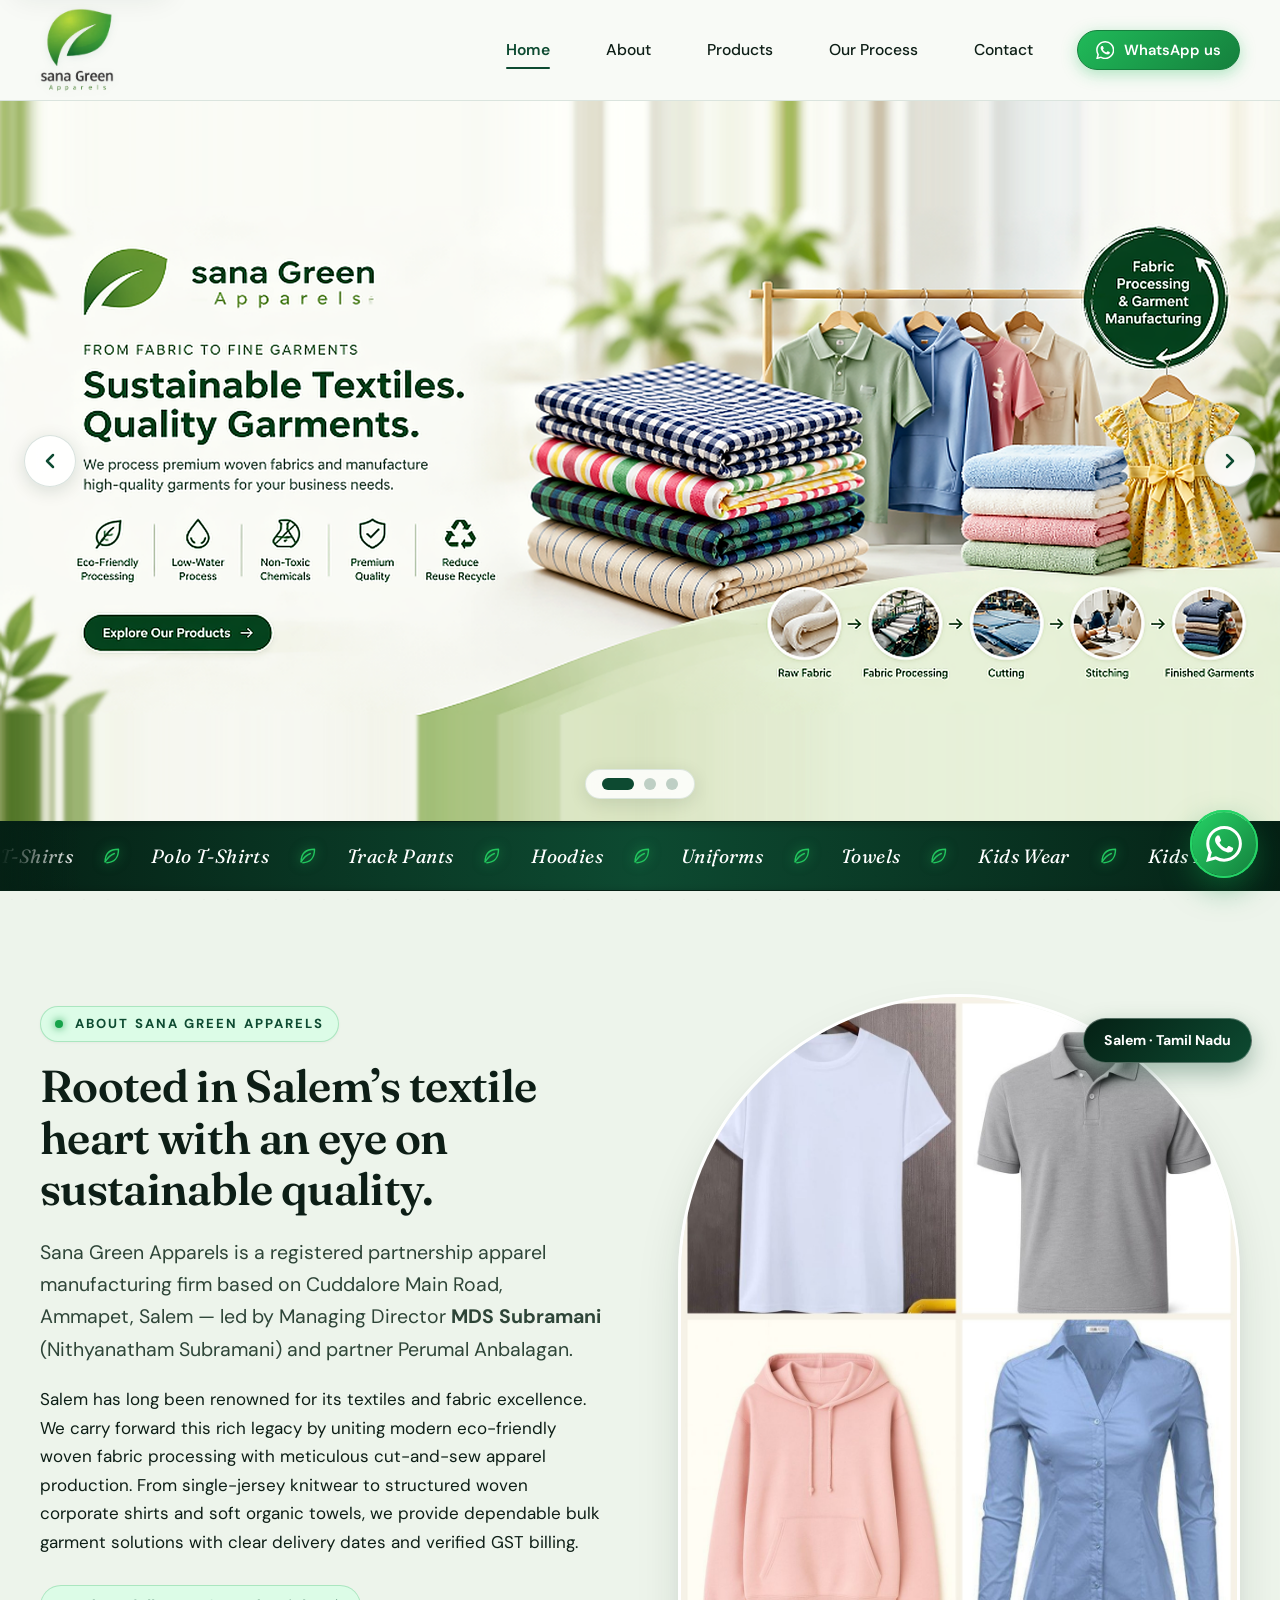
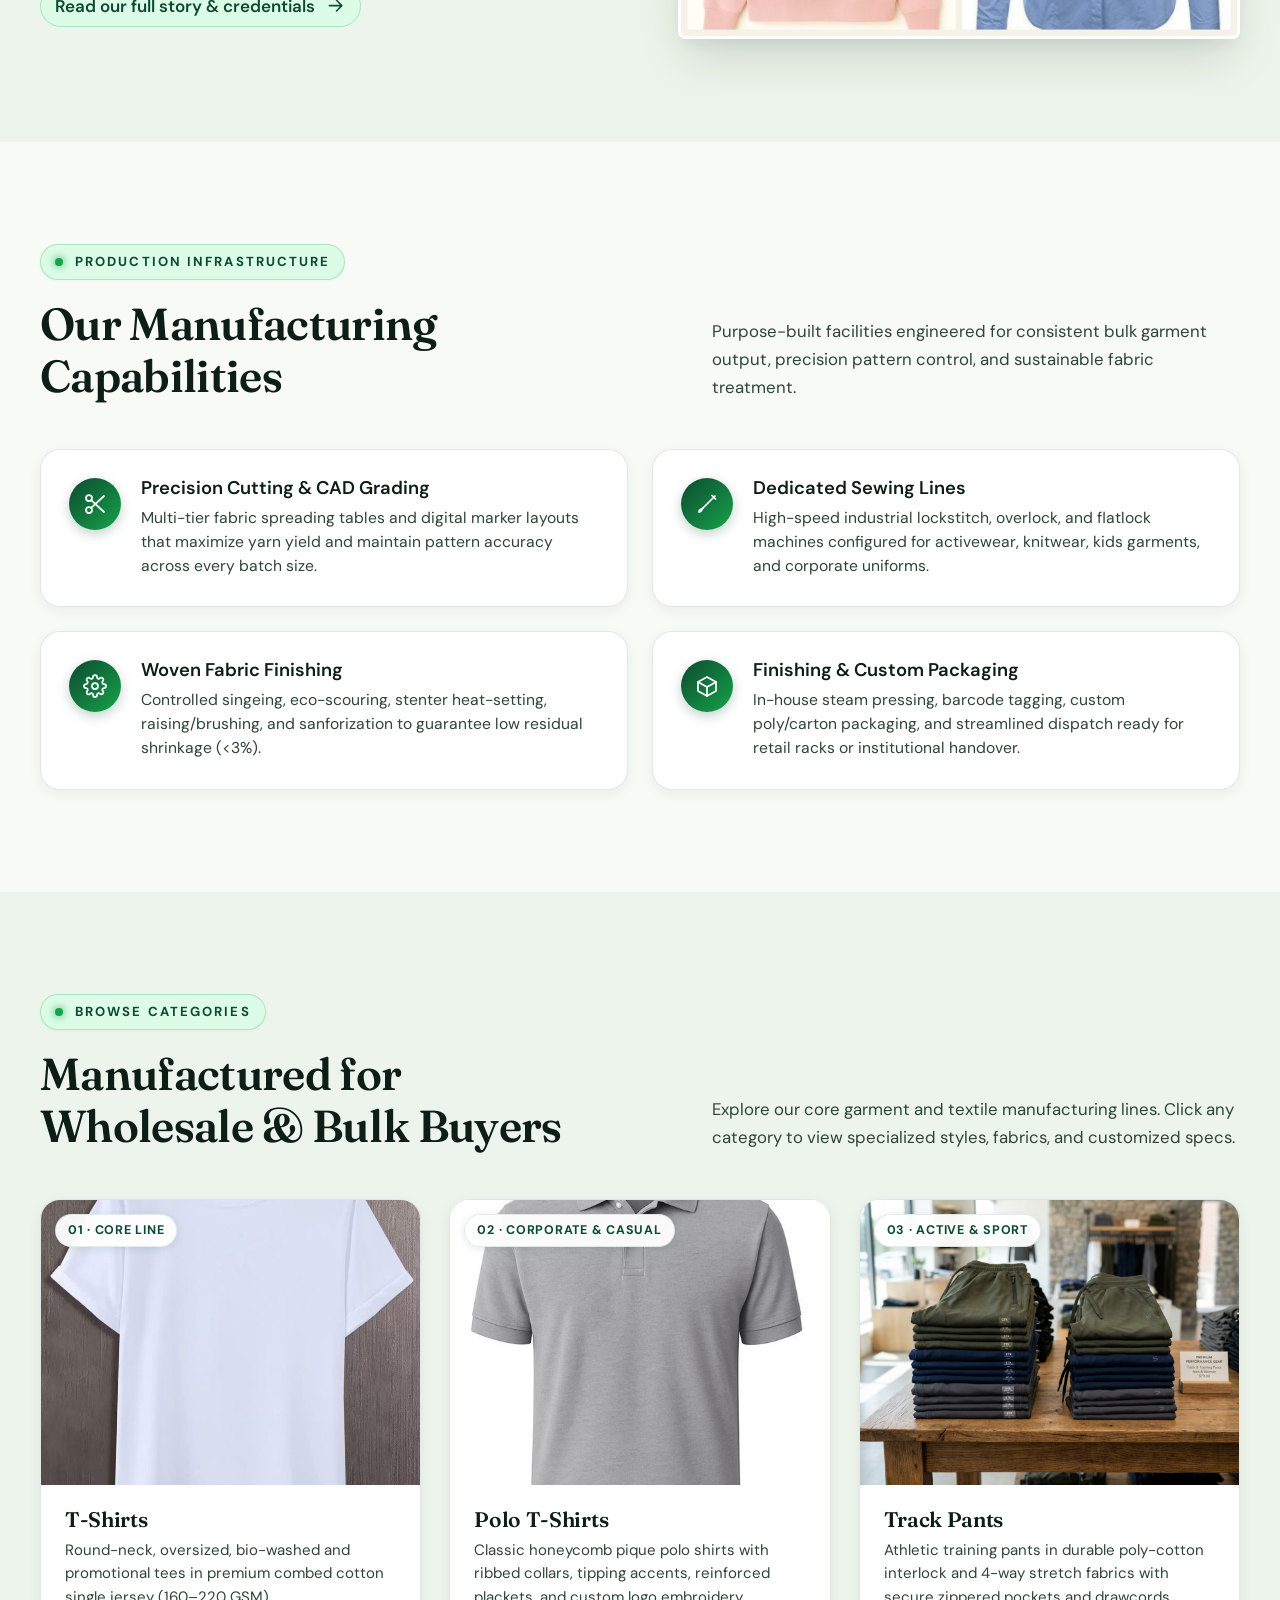
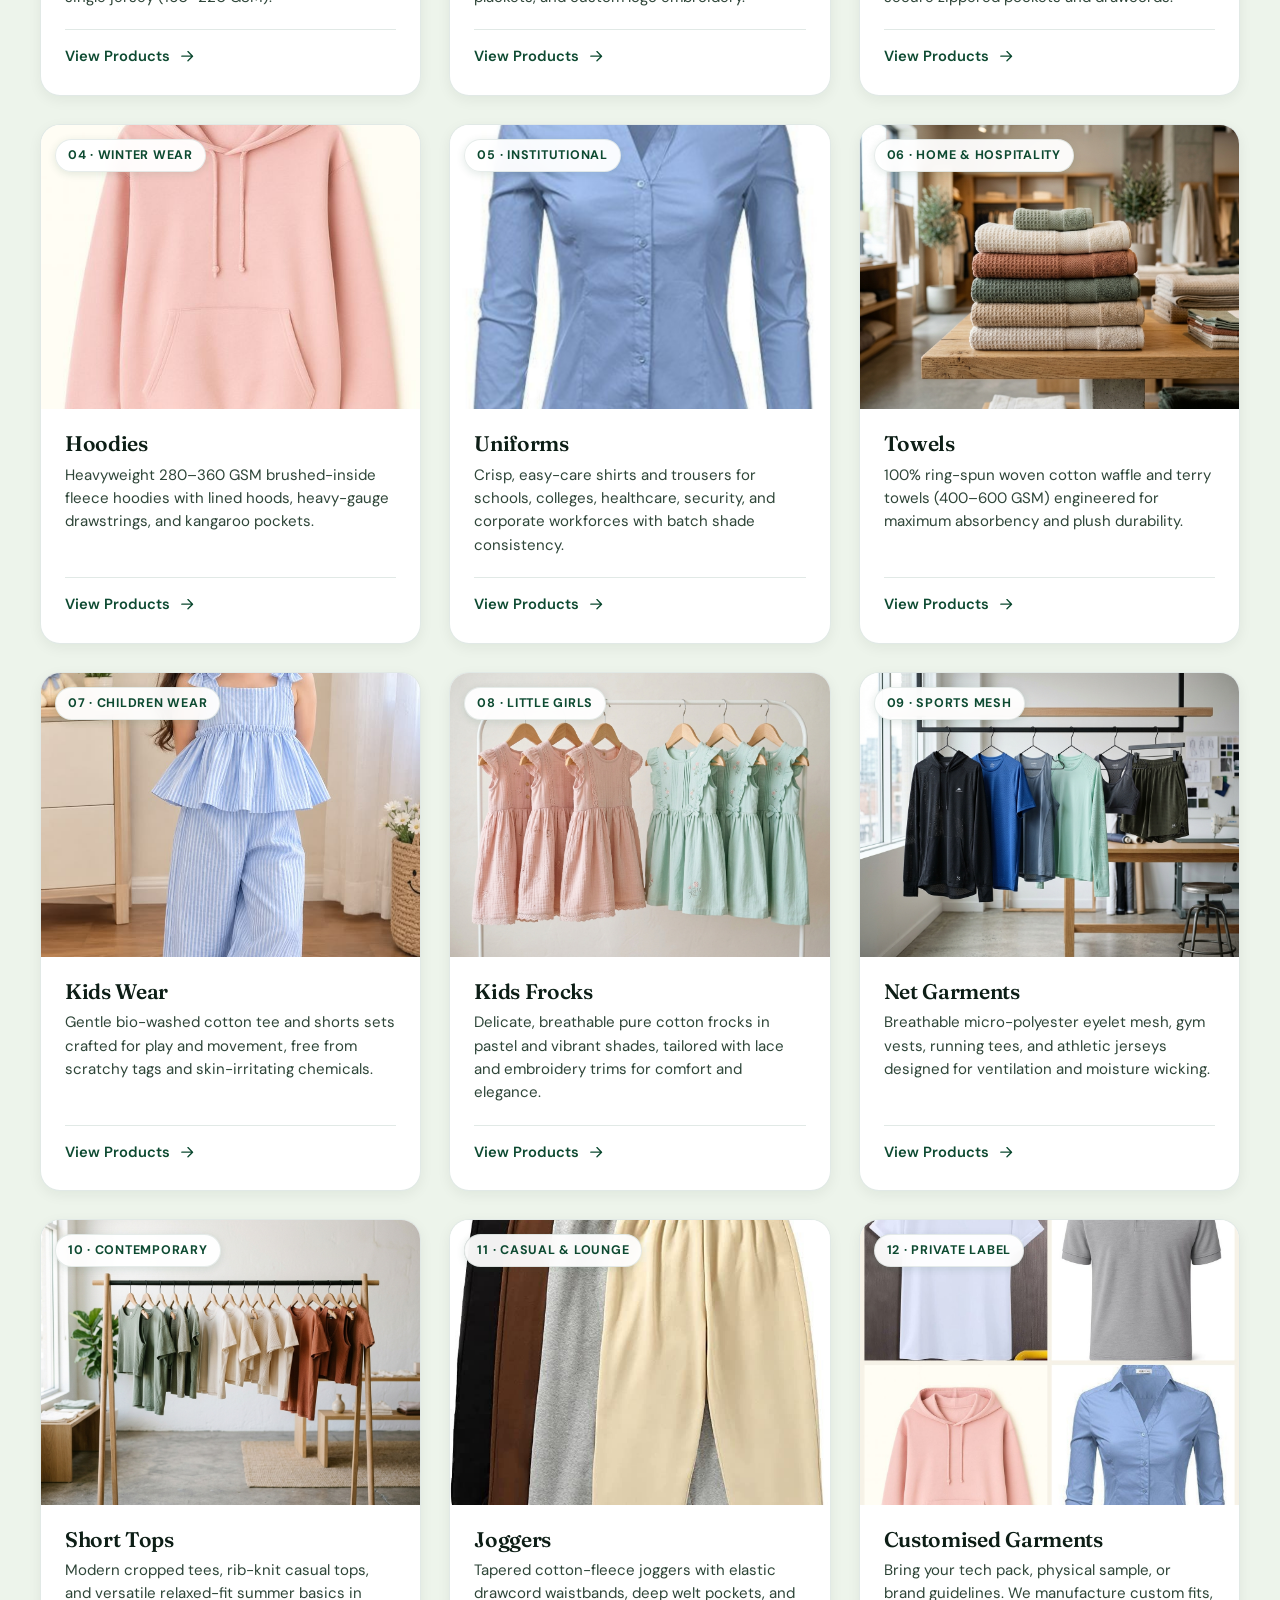
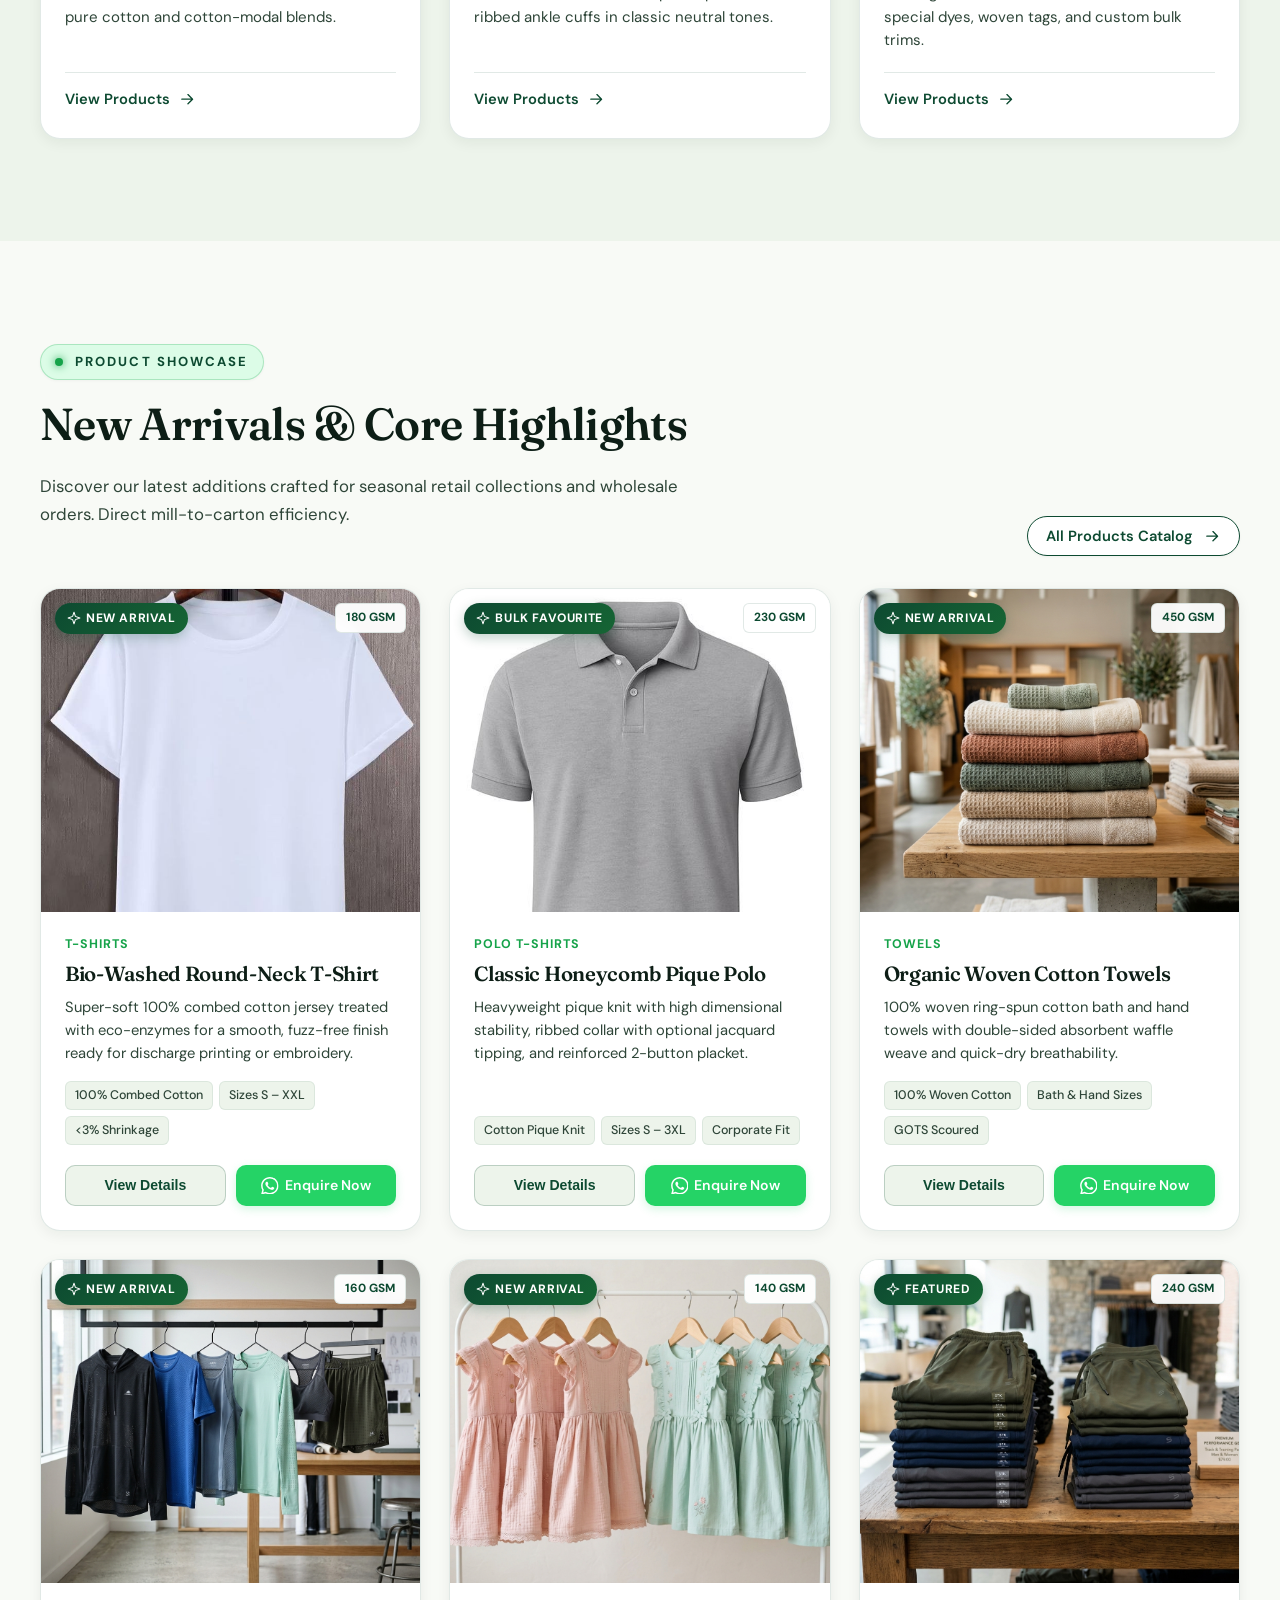
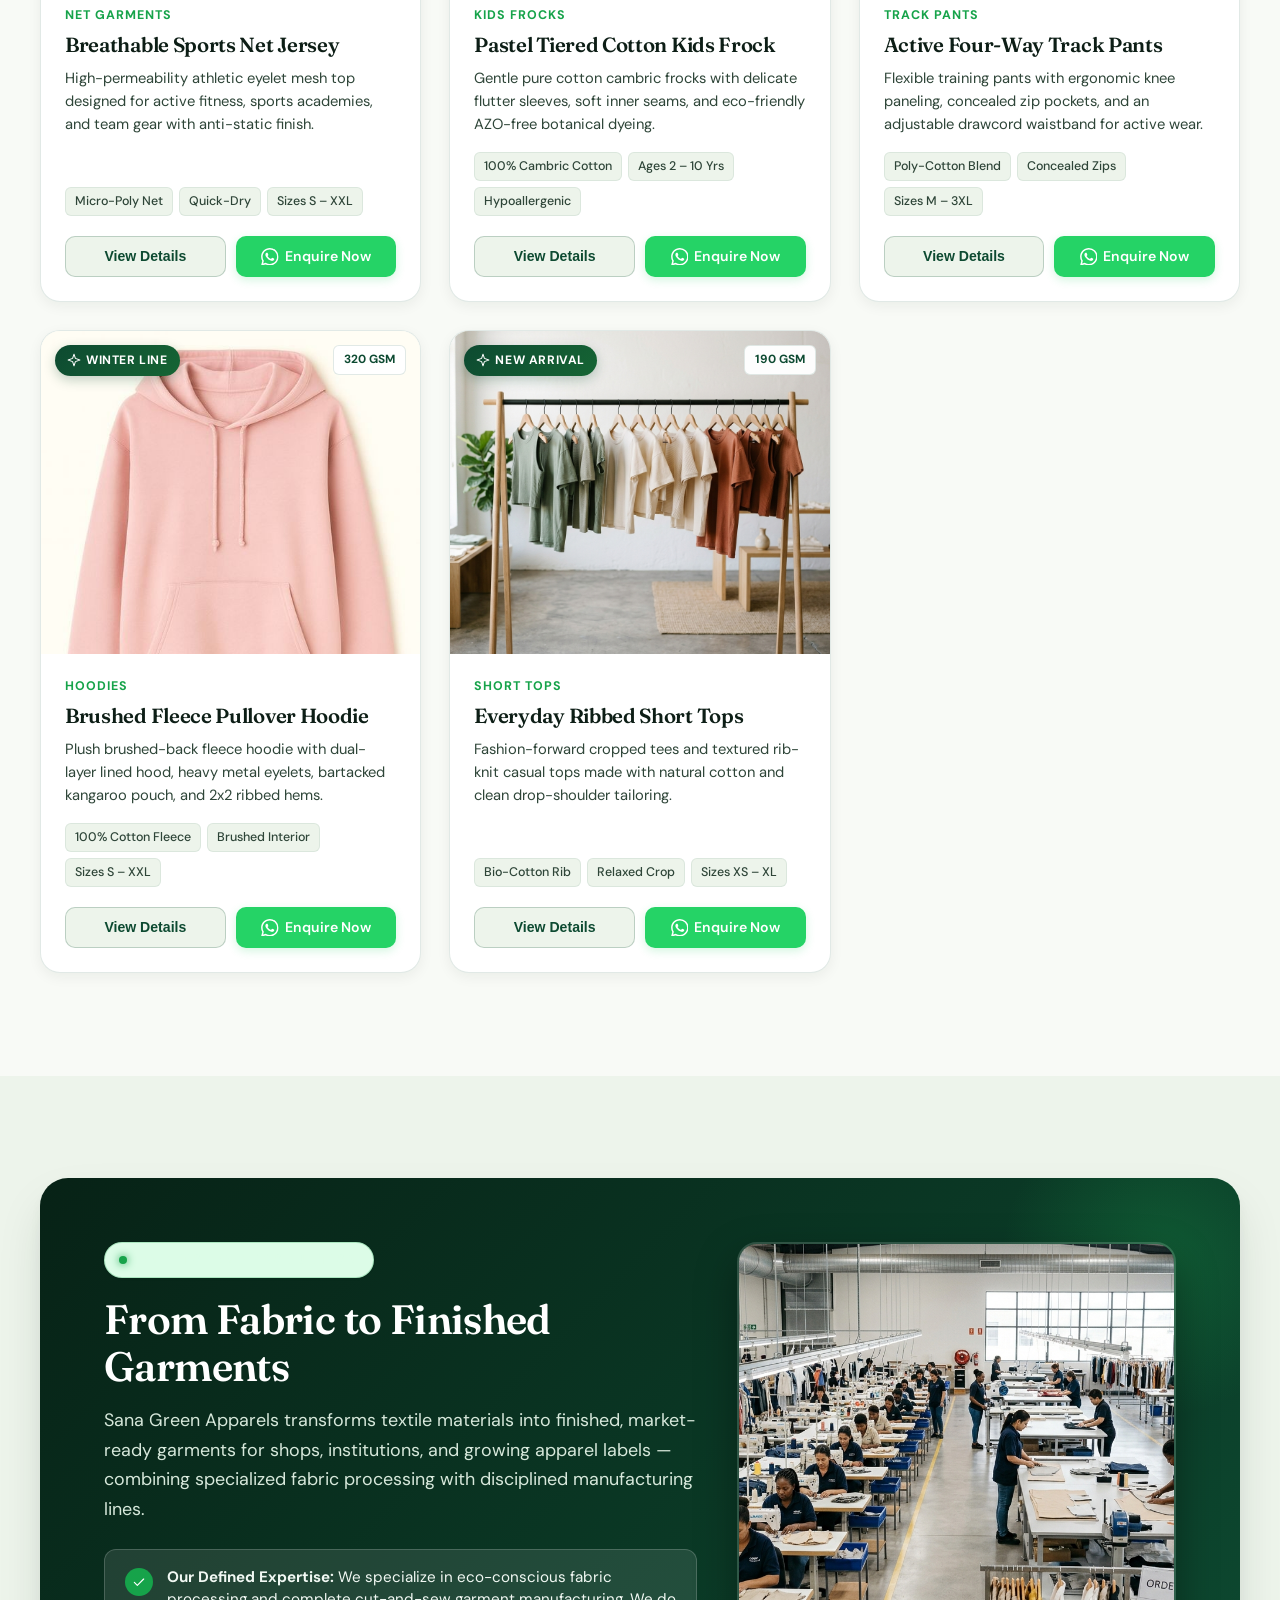
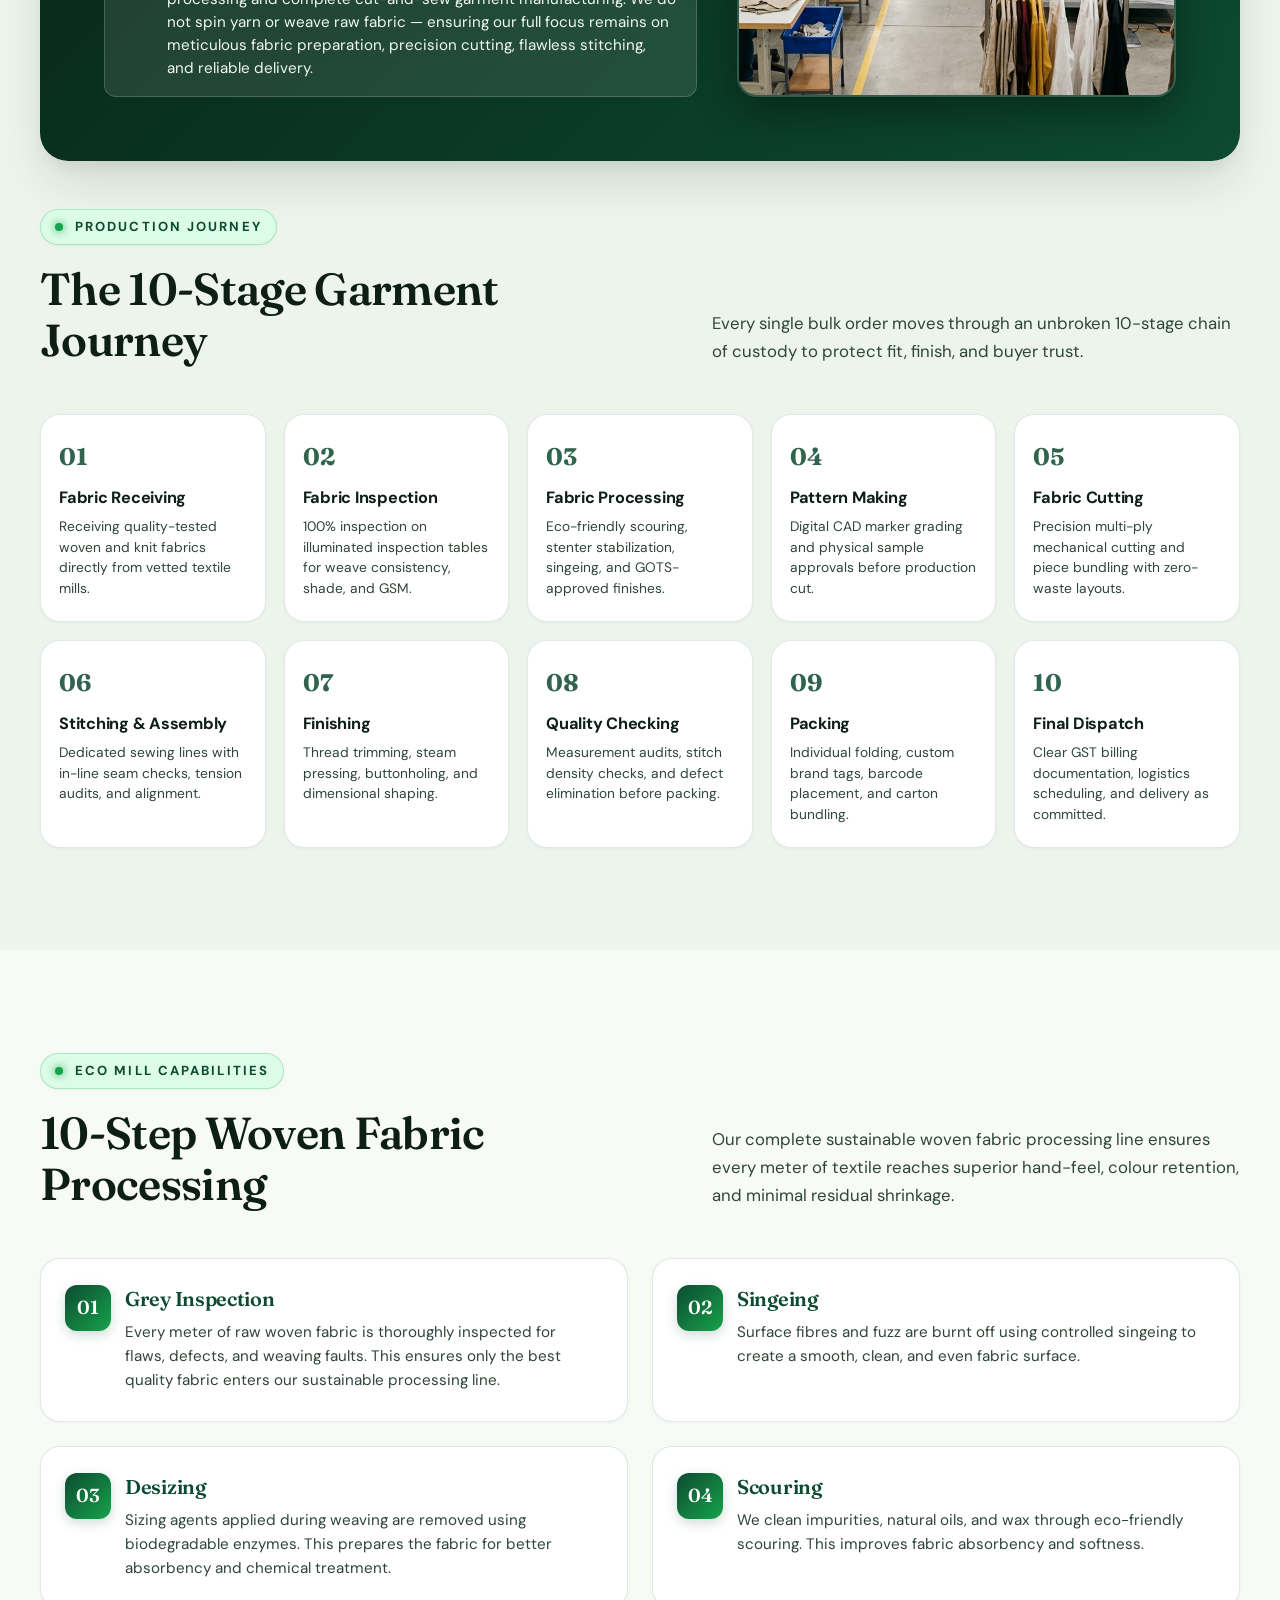
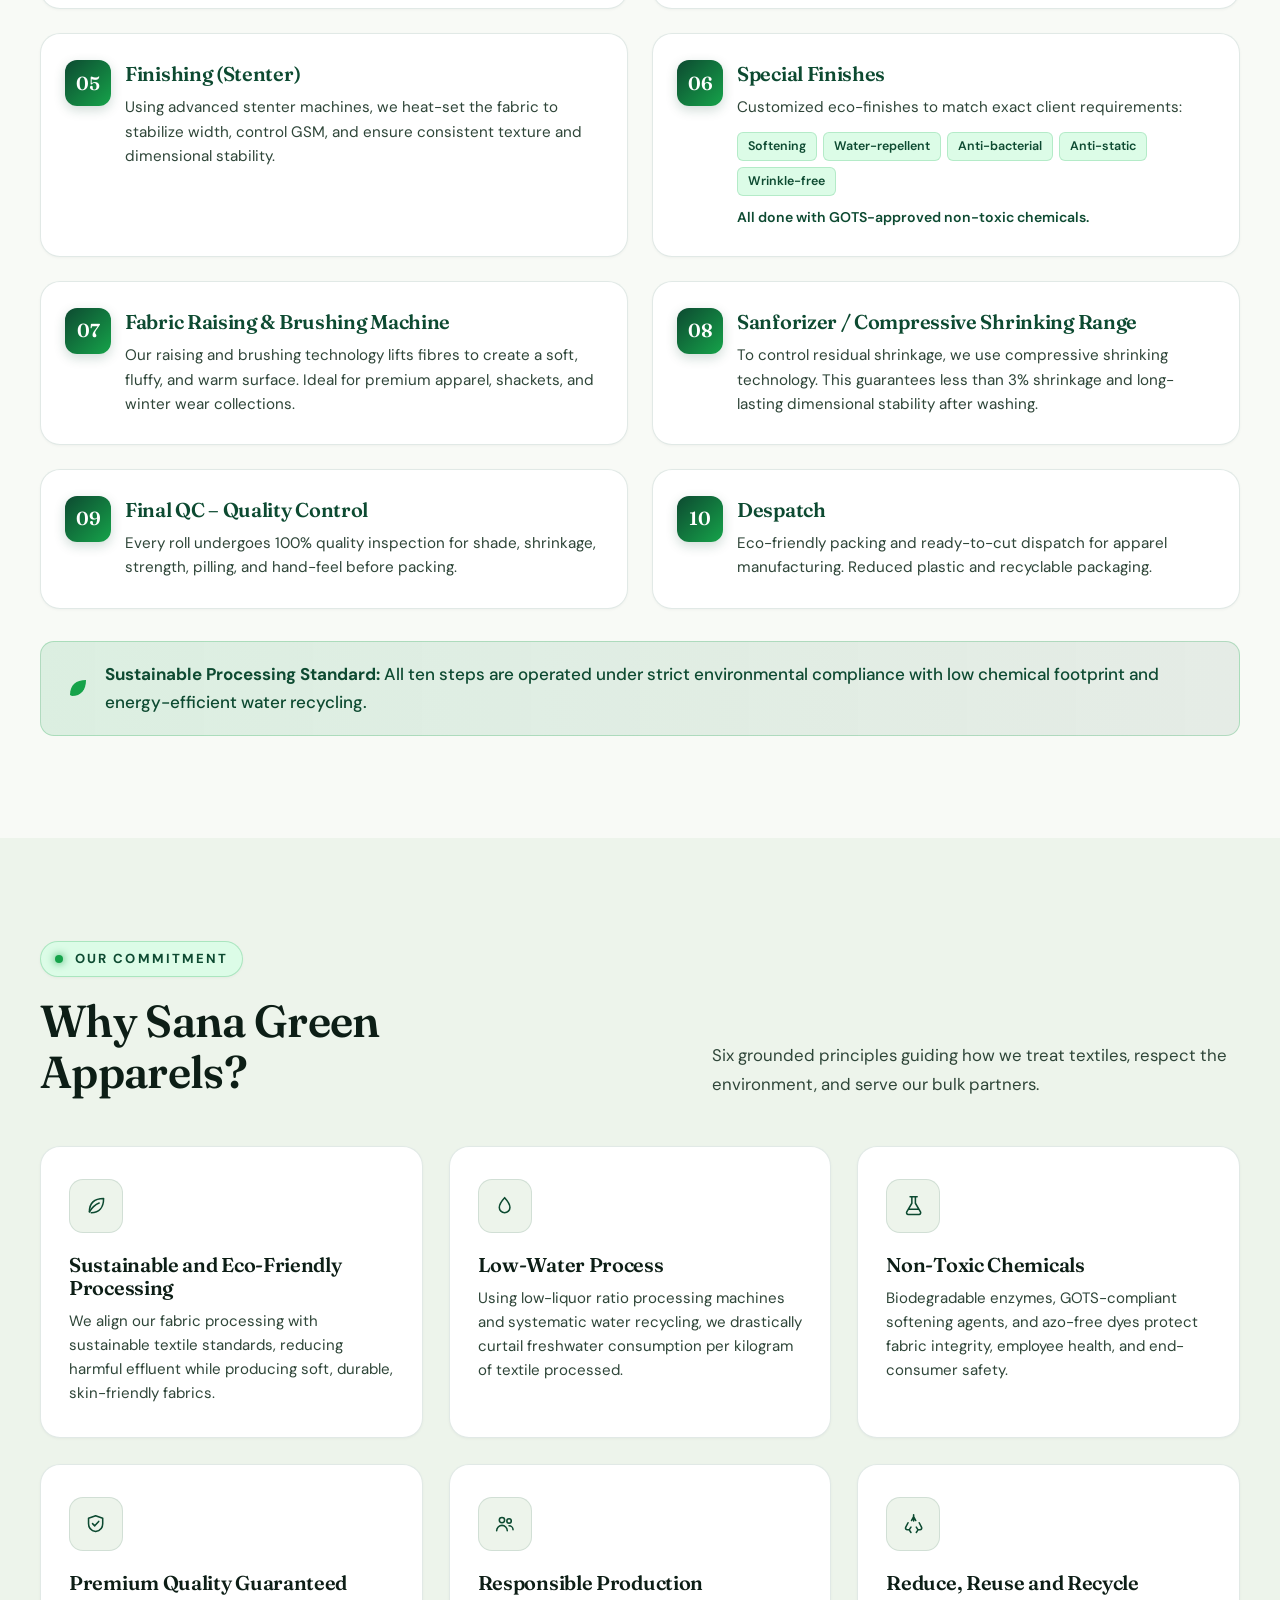
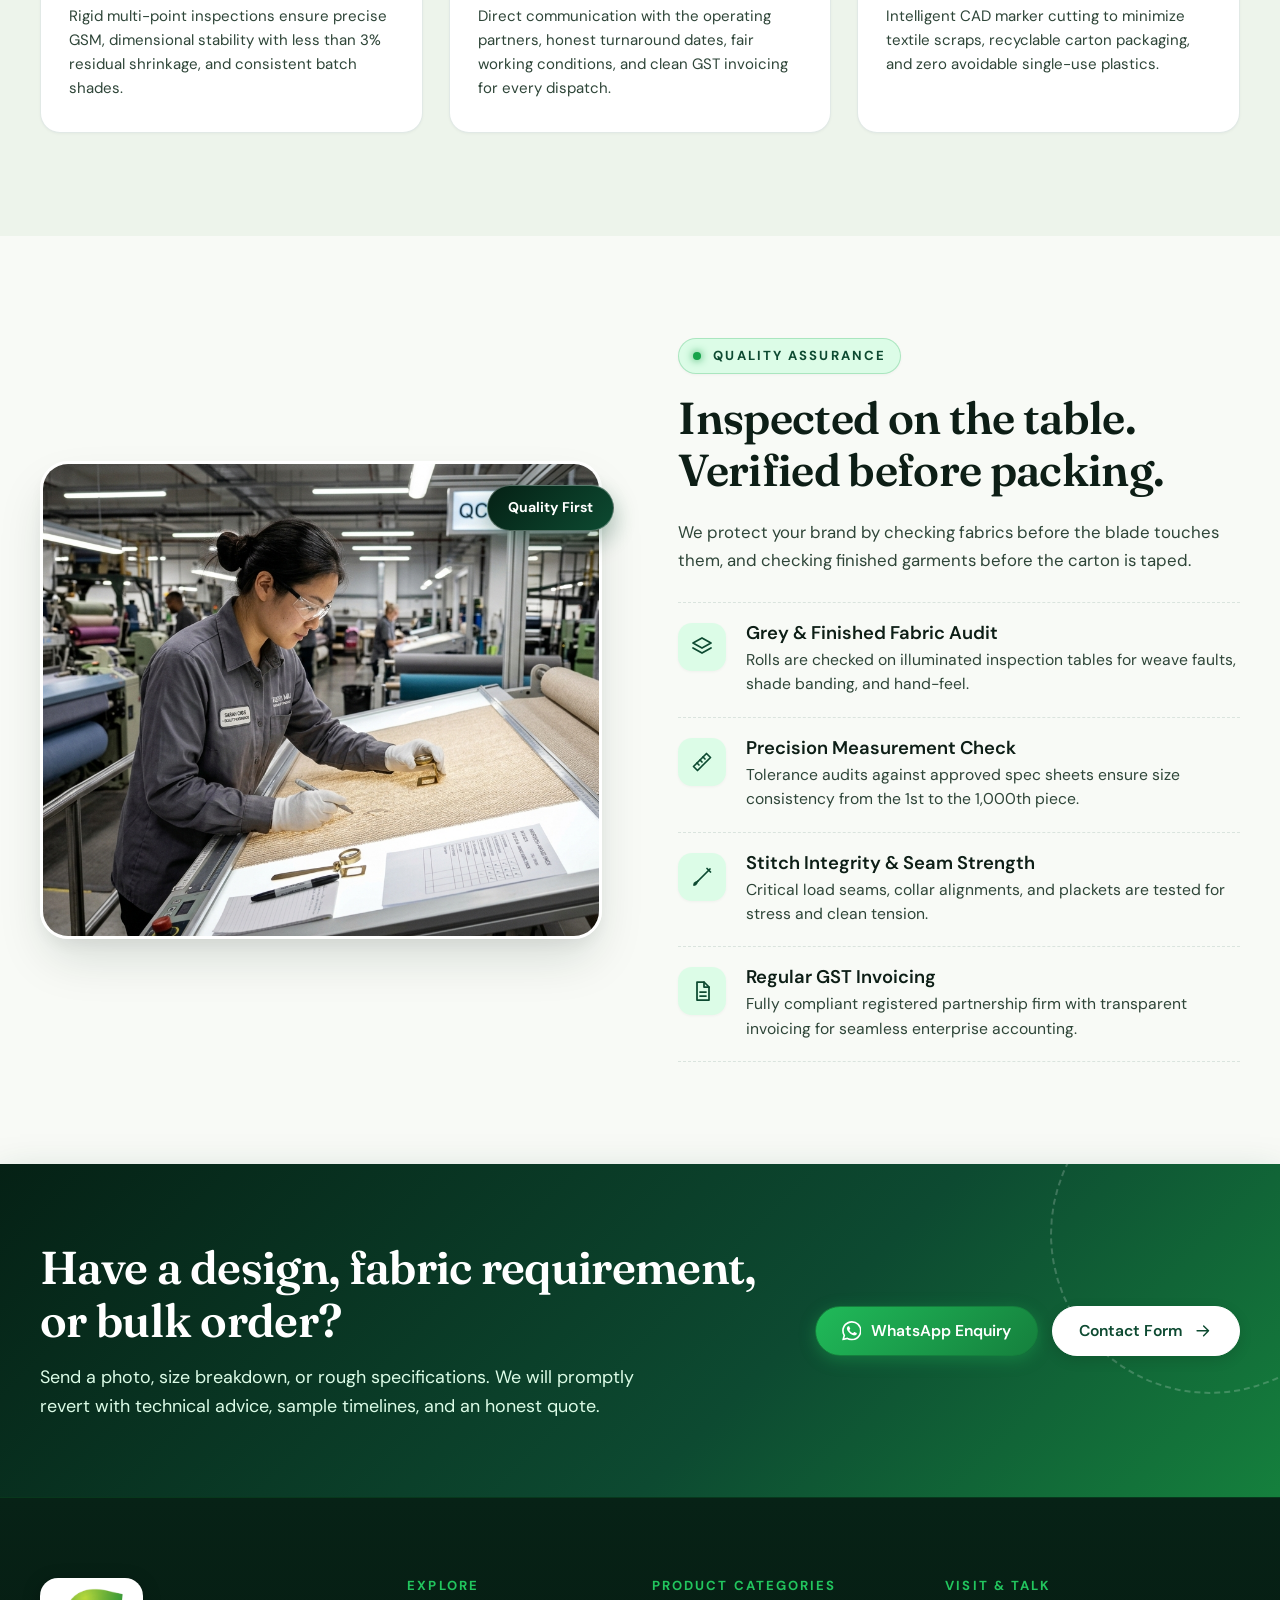
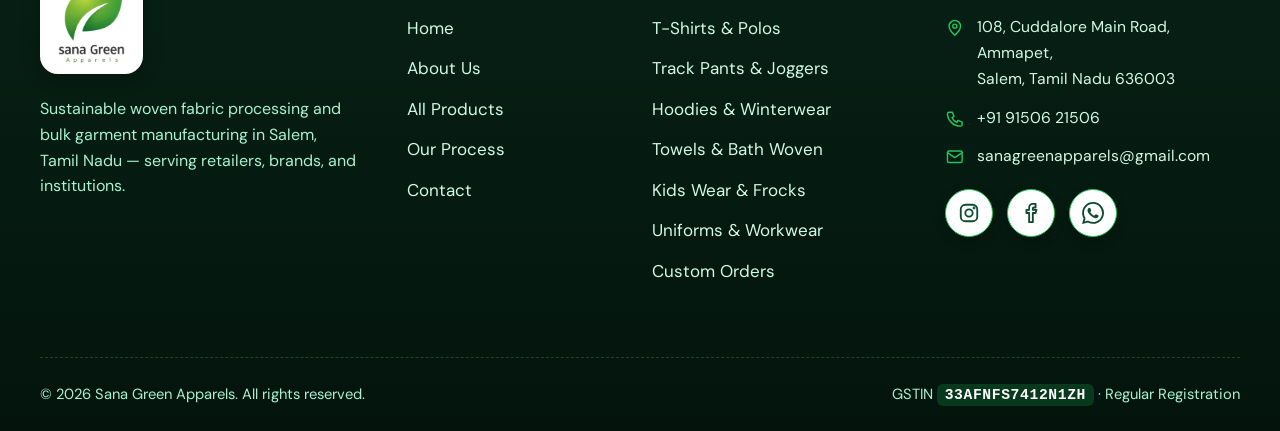
==== commit f044b492: "Update Managing Director photograph and name to MDS Subramani on About page" ====
--- a/index.html
+++ b/index.html
@@ -191,7 +191,7 @@
       <div class="reveal">
         <span class="eyebrow">About Sana Green Apparels</span>
         <h2>Rooted in Salem&rsquo;s textile heart with an eye on sustainable quality.</h2>
-        <p class="lede">Sana Green Apparels is a registered partnership apparel manufacturing firm based on Cuddalore Main Road, Ammapet, Salem &mdash; led by managing partner Nithyanatham Subramani and partner Perumal Anbalagan.</p>
+        <p class="lede">Sana Green Apparels is a registered partnership apparel manufacturing firm based on Cuddalore Main Road, Ammapet, Salem &mdash; led by Managing Director <strong>MDS Subramani</strong> (Nithyanatham Subramani) and partner Perumal Anbalagan.</p>
         <p>Salem has long been renowned for its textiles and fabric excellence. We carry forward this rich legacy by uniting modern eco-friendly woven fabric processing with meticulous cut-and-sew apparel production. From single-jersey knitwear to structured woven corporate shirts and soft organic towels, we provide dependable bulk garment solutions with clear delivery dates and verified GST billing.</p>
         <div style="margin-top:28px">
           <a class="link-arrow" href="about.html">Read our full story &amp; credentials <svg class="icon " aria-hidden="true"><use href="#i-arrow"/></svg></a>
